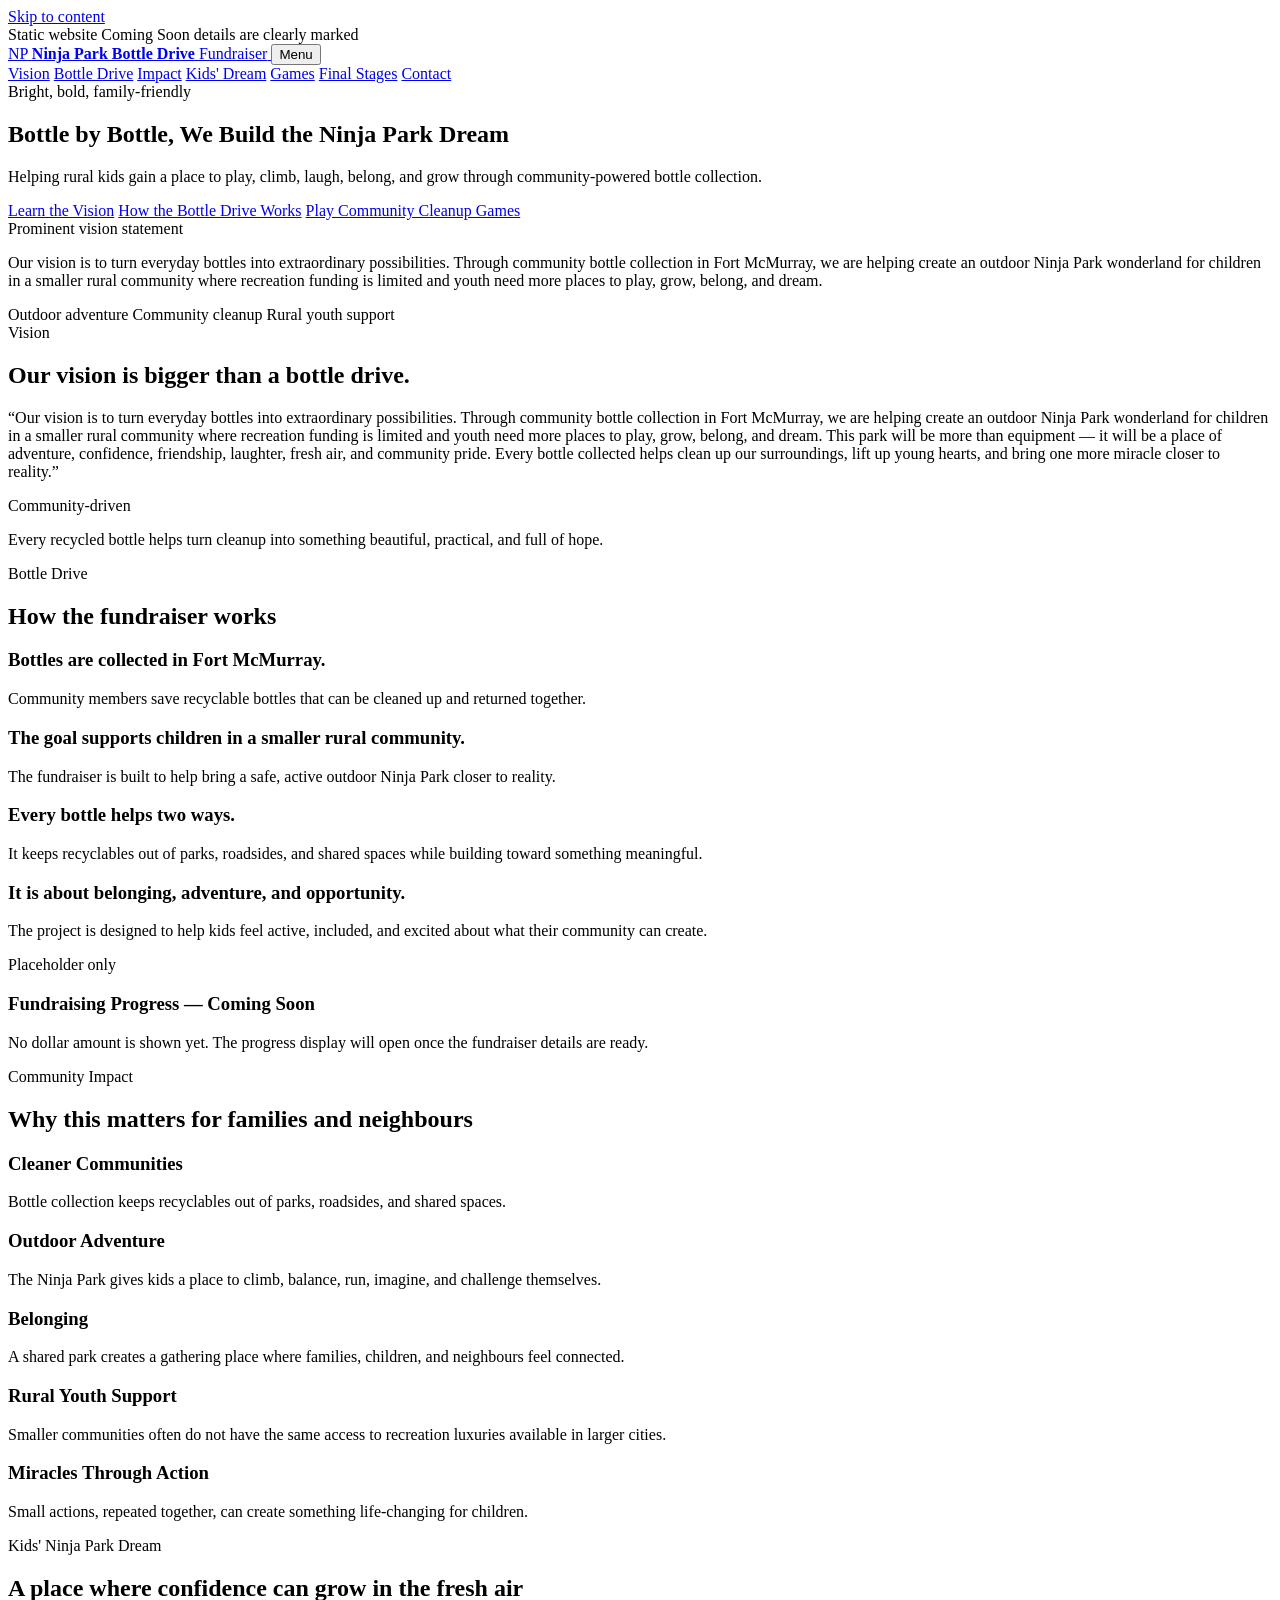
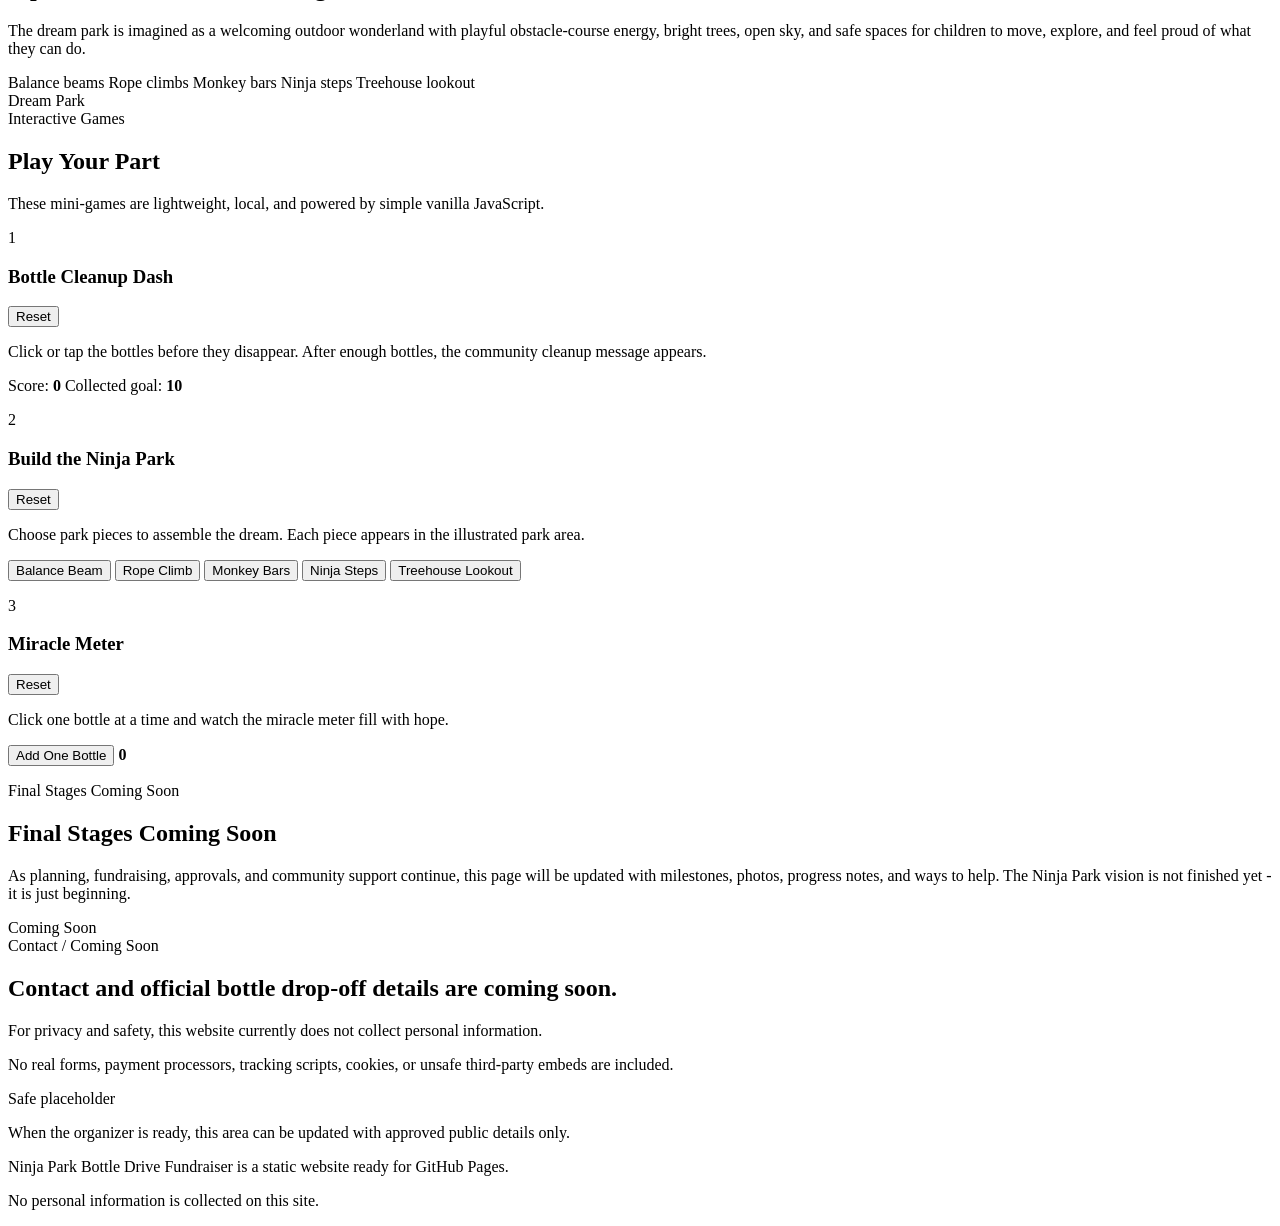
==== index.html @ 374a7a76 "Add Ninja Park fundraiser site" ====
<!DOCTYPE html>
<html lang="en">
<head>
  <meta charset="UTF-8">
  <meta name="viewport" content="width=device-width, initial-scale=1.0">
  <meta name="description" content="Ninja Park Bottle Drive Fundraiser is a static community website for a bottle collection fundraiser supporting an outdoor Ninja Park dream for children in a rural community.">
  <meta name="theme-color" content="#2e9f57">
  <meta property="og:title" content="Ninja Park Bottle Drive Fundraiser">
  <meta property="og:description" content="Bottle by bottle, we build the Ninja Park dream.">
  <meta property="og:type" content="website">
  <title>Ninja Park Bottle Drive Fundraiser</title>
  <link rel="stylesheet" href="styles.css">
</head>
<body>
  <a class="skip-link" href="#main">Skip to content</a>

  <header class="site-header">
    <div class="top-strip">
      <span class="badge badge-soft">Static website</span>
      <span class="badge badge-accent">Coming Soon details are clearly marked</span>
    </div>
    <nav class="nav" aria-label="Primary">
      <a class="brand" href="#home" aria-label="Ninja Park Bottle Drive Fundraiser home">
        <span class="brand-mark" aria-hidden="true">NP</span>
        <span class="brand-text">
          <strong>Ninja Park Bottle Drive</strong>
          <span>Fundraiser</span>
        </span>
      </a>
      <button class="menu-toggle" type="button" aria-expanded="false" aria-controls="nav-links">Menu</button>
      <div class="nav-links" id="nav-links">
        <a href="#vision">Vision</a>
        <a href="#bottle-drive">Bottle Drive</a>
        <a href="#impact">Impact</a>
        <a href="#dream">Kids' Dream</a>
        <a href="#games">Games</a>
        <a href="#coming-soon">Final Stages</a>
        <a href="#contact">Contact</a>
      </div>
    </nav>
  </header>

  <main id="main">
    <section class="hero section" id="home" aria-labelledby="hero-title">
      <div class="hero-copy">
        <span class="eyebrow">Bright, bold, family-friendly</span>
        <h1 id="hero-title">Bottle by Bottle, We Build the Ninja Park Dream</h1>
        <p class="hero-subtitle">Helping rural kids gain a place to play, climb, laugh, belong, and grow through community-powered bottle collection.</p>
        <div class="hero-actions" aria-label="Quick links">
          <a class="button button-primary" href="#vision">Learn the Vision</a>
          <a class="button button-sun" href="#bottle-drive">How the Bottle Drive Works</a>
          <a class="button button-outline" href="#games">Play Community Cleanup Games</a>
        </div>
        <div class="hero-vision-card">
          <span class="badge badge-accent">Prominent vision statement</span>
          <p>
            Our vision is to turn everyday bottles into extraordinary possibilities. Through community bottle collection in Fort McMurray, we are helping create an outdoor Ninja Park wonderland for children in a smaller rural community where recreation funding is limited and youth need more places to play, grow, belong, and dream.
          </p>
        </div>
        <div class="hero-points" aria-label="Key ideas">
          <span class="pill">Outdoor adventure</span>
          <span class="pill">Community cleanup</span>
          <span class="pill">Rural youth support</span>
        </div>
      </div>

      <div class="hero-visual" aria-hidden="true">
        <div class="sky-glow"></div>
        <div class="sun"></div>
        <div class="cloud cloud-one"></div>
        <div class="cloud cloud-two"></div>
        <div class="tree tree-left"></div>
        <div class="tree tree-right"></div>
        <div class="hill hill-back"></div>
        <div class="hill hill-front"></div>
        <div class="obstacle obstacle-beam"></div>
        <div class="obstacle obstacle-ropes"></div>
        <div class="obstacle obstacle-bars"></div>
        <div class="bottle bottle-one"></div>
        <div class="bottle bottle-two"></div>
        <div class="bottle bottle-three"></div>
        <div class="kid kid-one"></div>
        <div class="kid kid-two"></div>
        <div class="sparkle sparkle-one"></div>
        <div class="sparkle sparkle-two"></div>
      </div>
    </section>

    <section class="section section-split" id="vision" aria-labelledby="vision-title">
      <div class="content-block">
        <span class="eyebrow">Vision</span>
        <h2 id="vision-title">Our vision is bigger than a bottle drive.</h2>
        <p class="lead">
          “Our vision is to turn everyday bottles into extraordinary possibilities. Through community bottle collection in Fort McMurray, we are helping create an outdoor Ninja Park wonderland for children in a smaller rural community where recreation funding is limited and youth need more places to play, grow, belong, and dream. This park will be more than equipment — it will be a place of adventure, confidence, friendship, laughter, fresh air, and community pride. Every bottle collected helps clean up our surroundings, lift up young hearts, and bring one more miracle closer to reality.”
        </p>
      </div>
      <aside class="quote-card">
        <span class="badge badge-accent">Community-driven</span>
        <p>
          Every recycled bottle helps turn cleanup into something beautiful, practical, and full of hope.
        </p>
      </aside>
    </section>

    <section class="section" id="bottle-drive" aria-labelledby="drive-title">
      <div class="section-heading">
        <span class="eyebrow">Bottle Drive</span>
        <h2 id="drive-title">How the fundraiser works</h2>
      </div>
      <div class="feature-grid four">
        <article class="feature-card">
          <h3>Bottles are collected in Fort McMurray.</h3>
          <p>Community members save recyclable bottles that can be cleaned up and returned together.</p>
        </article>
        <article class="feature-card">
          <h3>The goal supports children in a smaller rural community.</h3>
          <p>The fundraiser is built to help bring a safe, active outdoor Ninja Park closer to reality.</p>
        </article>
        <article class="feature-card">
          <h3>Every bottle helps two ways.</h3>
          <p>It keeps recyclables out of parks, roadsides, and shared spaces while building toward something meaningful.</p>
        </article>
        <article class="feature-card">
          <h3>It is about belonging, adventure, and opportunity.</h3>
          <p>The project is designed to help kids feel active, included, and excited about what their community can create.</p>
        </article>
      </div>

      <div class="progress-panel">
        <div>
          <span class="badge badge-soft">Placeholder only</span>
          <h3>Fundraising Progress — Coming Soon</h3>
          <p>No dollar amount is shown yet. The progress display will open once the fundraiser details are ready.</p>
        </div>
        <div class="progress-track" aria-hidden="true">
          <span class="progress-fill"></span>
        </div>
      </div>
    </section>

    <section class="section" id="impact" aria-labelledby="impact-title">
      <div class="section-heading">
        <span class="eyebrow">Community Impact</span>
        <h2 id="impact-title">Why this matters for families and neighbours</h2>
      </div>
      <div class="feature-grid five">
        <article class="feature-card impact-card">
          <h3>Cleaner Communities</h3>
          <p>Bottle collection keeps recyclables out of parks, roadsides, and shared spaces.</p>
        </article>
        <article class="feature-card impact-card">
          <h3>Outdoor Adventure</h3>
          <p>The Ninja Park gives kids a place to climb, balance, run, imagine, and challenge themselves.</p>
        </article>
        <article class="feature-card impact-card">
          <h3>Belonging</h3>
          <p>A shared park creates a gathering place where families, children, and neighbours feel connected.</p>
        </article>
        <article class="feature-card impact-card">
          <h3>Rural Youth Support</h3>
          <p>Smaller communities often do not have the same access to recreation luxuries available in larger cities.</p>
        </article>
        <article class="feature-card impact-card">
          <h3>Miracles Through Action</h3>
          <p>Small actions, repeated together, can create something life-changing for children.</p>
        </article>
      </div>
    </section>

    <section class="section section-split" id="dream" aria-labelledby="dream-title">
      <div class="content-block">
        <span class="eyebrow">Kids' Ninja Park Dream</span>
        <h2 id="dream-title">A place where confidence can grow in the fresh air</h2>
        <p class="lead">
          The dream park is imagined as a welcoming outdoor wonderland with playful obstacle-course energy, bright trees, open sky, and safe spaces for children to move, explore, and feel proud of what they can do.
        </p>
        <div class="dream-tags">
          <span class="tag">Balance beams</span>
          <span class="tag">Rope climbs</span>
          <span class="tag">Monkey bars</span>
          <span class="tag">Ninja steps</span>
          <span class="tag">Treehouse lookout</span>
        </div>
      </div>
      <aside class="dream-illustration" aria-hidden="true">
        <div class="tree tree-mini-left"></div>
        <div class="tree tree-mini-right"></div>
        <div class="platform platform-one"></div>
        <div class="platform platform-two"></div>
        <div class="platform platform-three"></div>
        <div class="rope"></div>
        <div class="rope rope-two"></div>
        <div class="path"></div>
        <div class="badge-card">Dream Park</div>
      </aside>
    </section>

    <section class="section games-section" id="games" aria-labelledby="games-title">
      <div class="section-heading">
        <span class="eyebrow">Interactive Games</span>
        <h2 id="games-title">Play Your Part</h2>
        <p>These mini-games are lightweight, local, and powered by simple vanilla JavaScript.</p>
      </div>

      <div class="games-grid">
        <article class="game-card" id="cleanup-game" aria-labelledby="cleanup-title">
          <div class="game-header">
            <div>
              <span class="game-number">1</span>
              <h3 id="cleanup-title">Bottle Cleanup Dash</h3>
            </div>
            <button class="button button-outline button-sm" type="button" data-action="reset-cleanup">Reset</button>
          </div>
          <p>Click or tap the bottles before they disappear. After enough bottles, the community cleanup message appears.</p>
          <div class="game-stats" aria-live="polite">
            <span>Score: <strong data-cleanup-score>0</strong></span>
            <span>Collected goal: <strong>10</strong></span>
          </div>
          <div class="cleanup-playfield" data-cleanup-playfield aria-label="Bottle cleanup playfield"></div>
          <p class="game-message" data-cleanup-message aria-live="polite"></p>
        </article>

        <article class="game-card" id="build-game" aria-labelledby="build-title">
          <div class="game-header">
            <div>
              <span class="game-number">2</span>
              <h3 id="build-title">Build the Ninja Park</h3>
            </div>
            <button class="button button-outline button-sm" type="button" data-action="reset-build">Reset</button>
          </div>
          <p>Choose park pieces to assemble the dream. Each piece appears in the illustrated park area.</p>
          <div class="build-buttons" role="group" aria-label="Park building controls">
            <button class="button button-sun button-sm" type="button" data-piece="balance-beam">Balance Beam</button>
            <button class="button button-sun button-sm" type="button" data-piece="rope-climb">Rope Climb</button>
            <button class="button button-sun button-sm" type="button" data-piece="monkey-bars">Monkey Bars</button>
            <button class="button button-sun button-sm" type="button" data-piece="ninja-steps">Ninja Steps</button>
            <button class="button button-sun button-sm" type="button" data-piece="treehouse-lookout">Treehouse Lookout</button>
          </div>
          <div class="build-stage" data-build-stage aria-label="Ninja Park build stage"></div>
          <p class="game-message" data-build-message aria-live="polite"></p>
        </article>

        <article class="game-card" id="meter-game" aria-labelledby="meter-title">
          <div class="game-header">
            <div>
              <span class="game-number">3</span>
              <h3 id="meter-title">Miracle Meter</h3>
            </div>
            <button class="button button-outline button-sm" type="button" data-action="reset-meter">Reset</button>
          </div>
          <p>Click one bottle at a time and watch the miracle meter fill with hope.</p>
          <div class="meter">
            <div class="meter-track" role="progressbar" aria-valuemin="0" aria-valuemax="100" aria-valuenow="0" aria-label="Miracle meter progress">
              <div class="meter-fill" data-meter-fill></div>
            </div>
            <div class="meter-row">
              <button class="button button-primary button-sm" type="button" data-action="add-bottle">Add One Bottle</button>
              <strong data-meter-count>0</strong>
            </div>
          </div>
          <p class="game-message" data-meter-message aria-live="polite"></p>
        </article>
      </div>
    </section>

    <section class="section coming-soon" id="coming-soon" aria-labelledby="soon-title">
      <div class="section-split">
        <div class="content-block">
          <span class="eyebrow">Final Stages Coming Soon</span>
          <h2 id="soon-title">Final Stages Coming Soon</h2>
          <p class="lead">
            As planning, fundraising, approvals, and community support continue, this page will be updated with milestones, photos, progress notes, and ways to help. The Ninja Park vision is not finished yet - it is just beginning.
          </p>
        </div>
        <aside class="gate-scene" aria-hidden="true">
          <div class="gate"></div>
          <div class="gate-post gate-post-left"></div>
          <div class="gate-post gate-post-right"></div>
          <div class="tree tree-gate-left"></div>
          <div class="tree tree-gate-right"></div>
          <div class="obstacle obstacle-silhouette obstacle-one"></div>
          <div class="obstacle obstacle-silhouette obstacle-two"></div>
          <div class="coming-tag">Coming Soon</div>
        </aside>
      </div>
    </section>

    <section class="section section-split contact-section" id="contact" aria-labelledby="contact-title">
      <div class="content-block">
        <span class="eyebrow">Contact / Coming Soon</span>
        <h2 id="contact-title">Contact and official bottle drop-off details are coming soon.</h2>
        <p class="lead">For privacy and safety, this website currently does not collect personal information.</p>
        <p>No real forms, payment processors, tracking scripts, cookies, or unsafe third-party embeds are included.</p>
      </div>
      <aside class="contact-card">
        <span class="badge badge-accent">Safe placeholder</span>
        <p>When the organizer is ready, this area can be updated with approved public details only.</p>
      </aside>
    </section>
  </main>

  <footer class="site-footer">
    <p>Ninja Park Bottle Drive Fundraiser is a static website ready for GitHub Pages.</p>
    <p>No personal information is collected on this site.</p>
  </footer>

  <script src="script.js"></script>
</body>
</html>
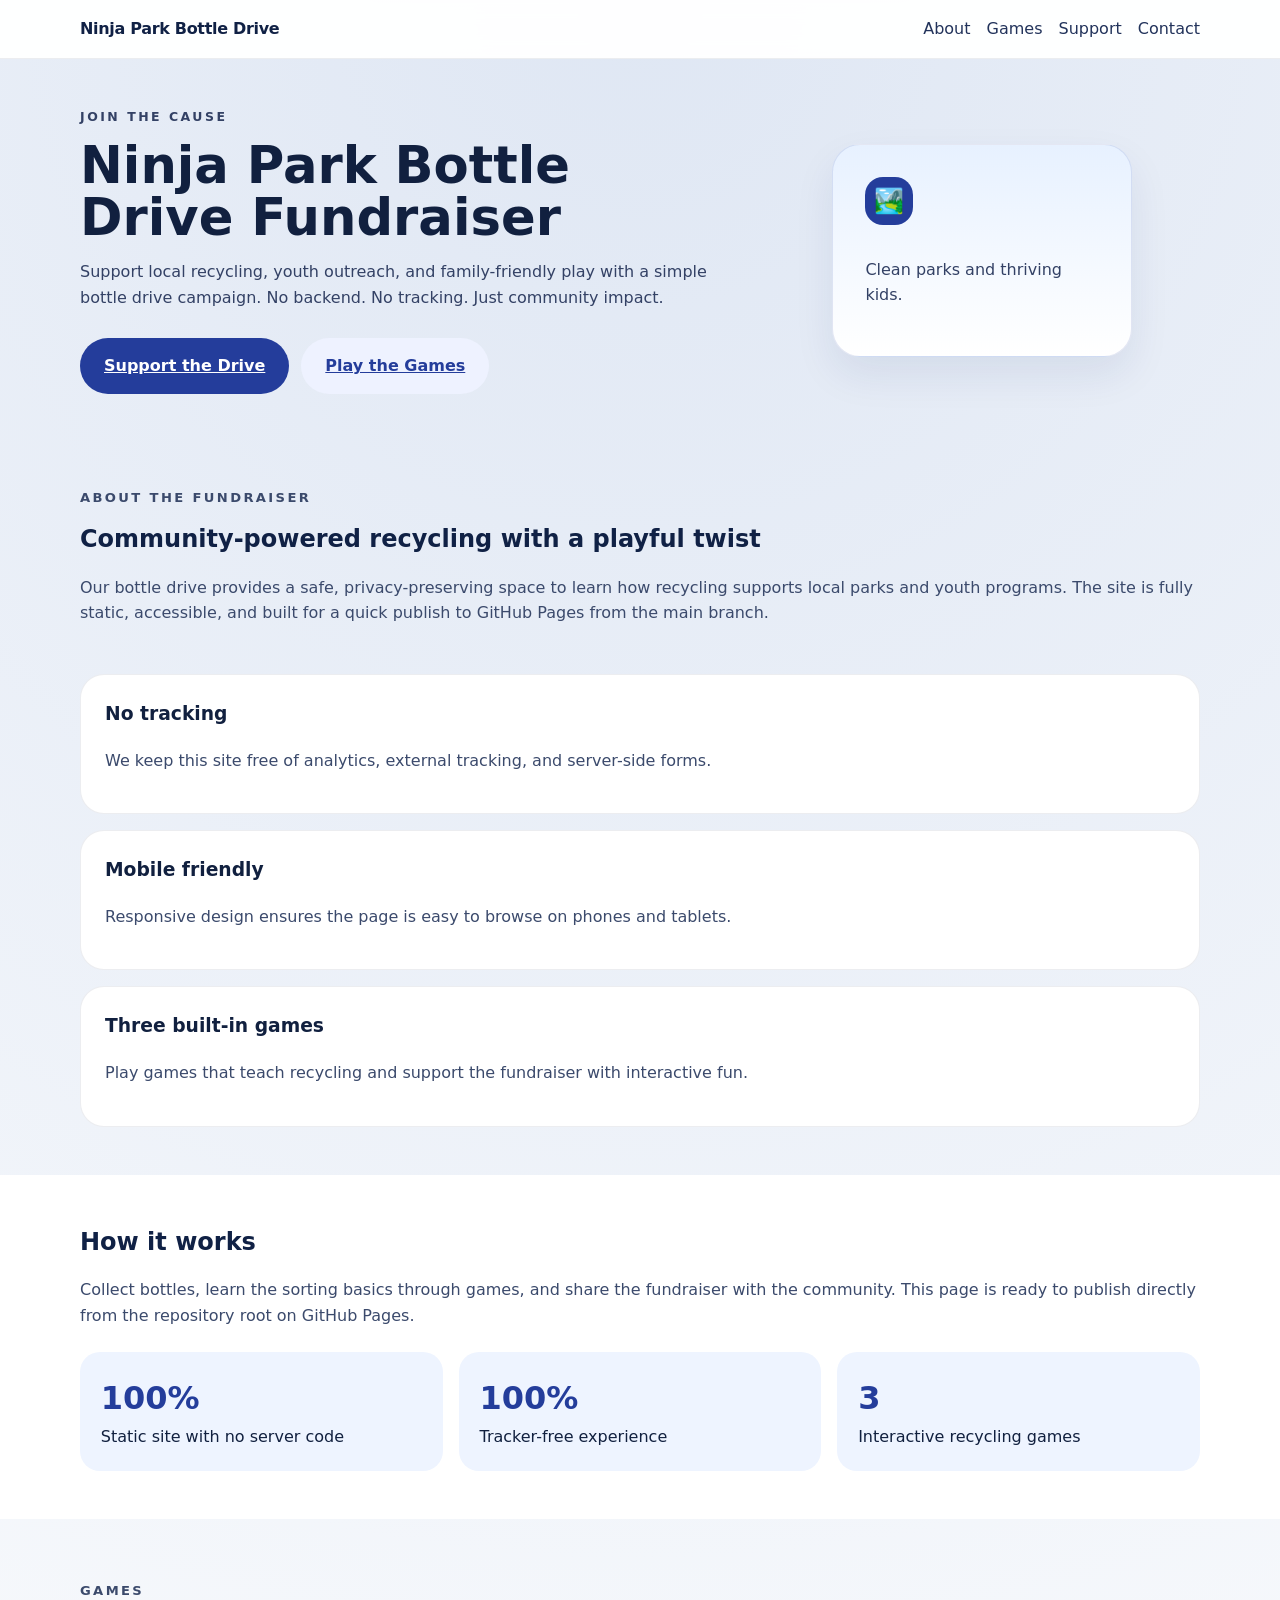
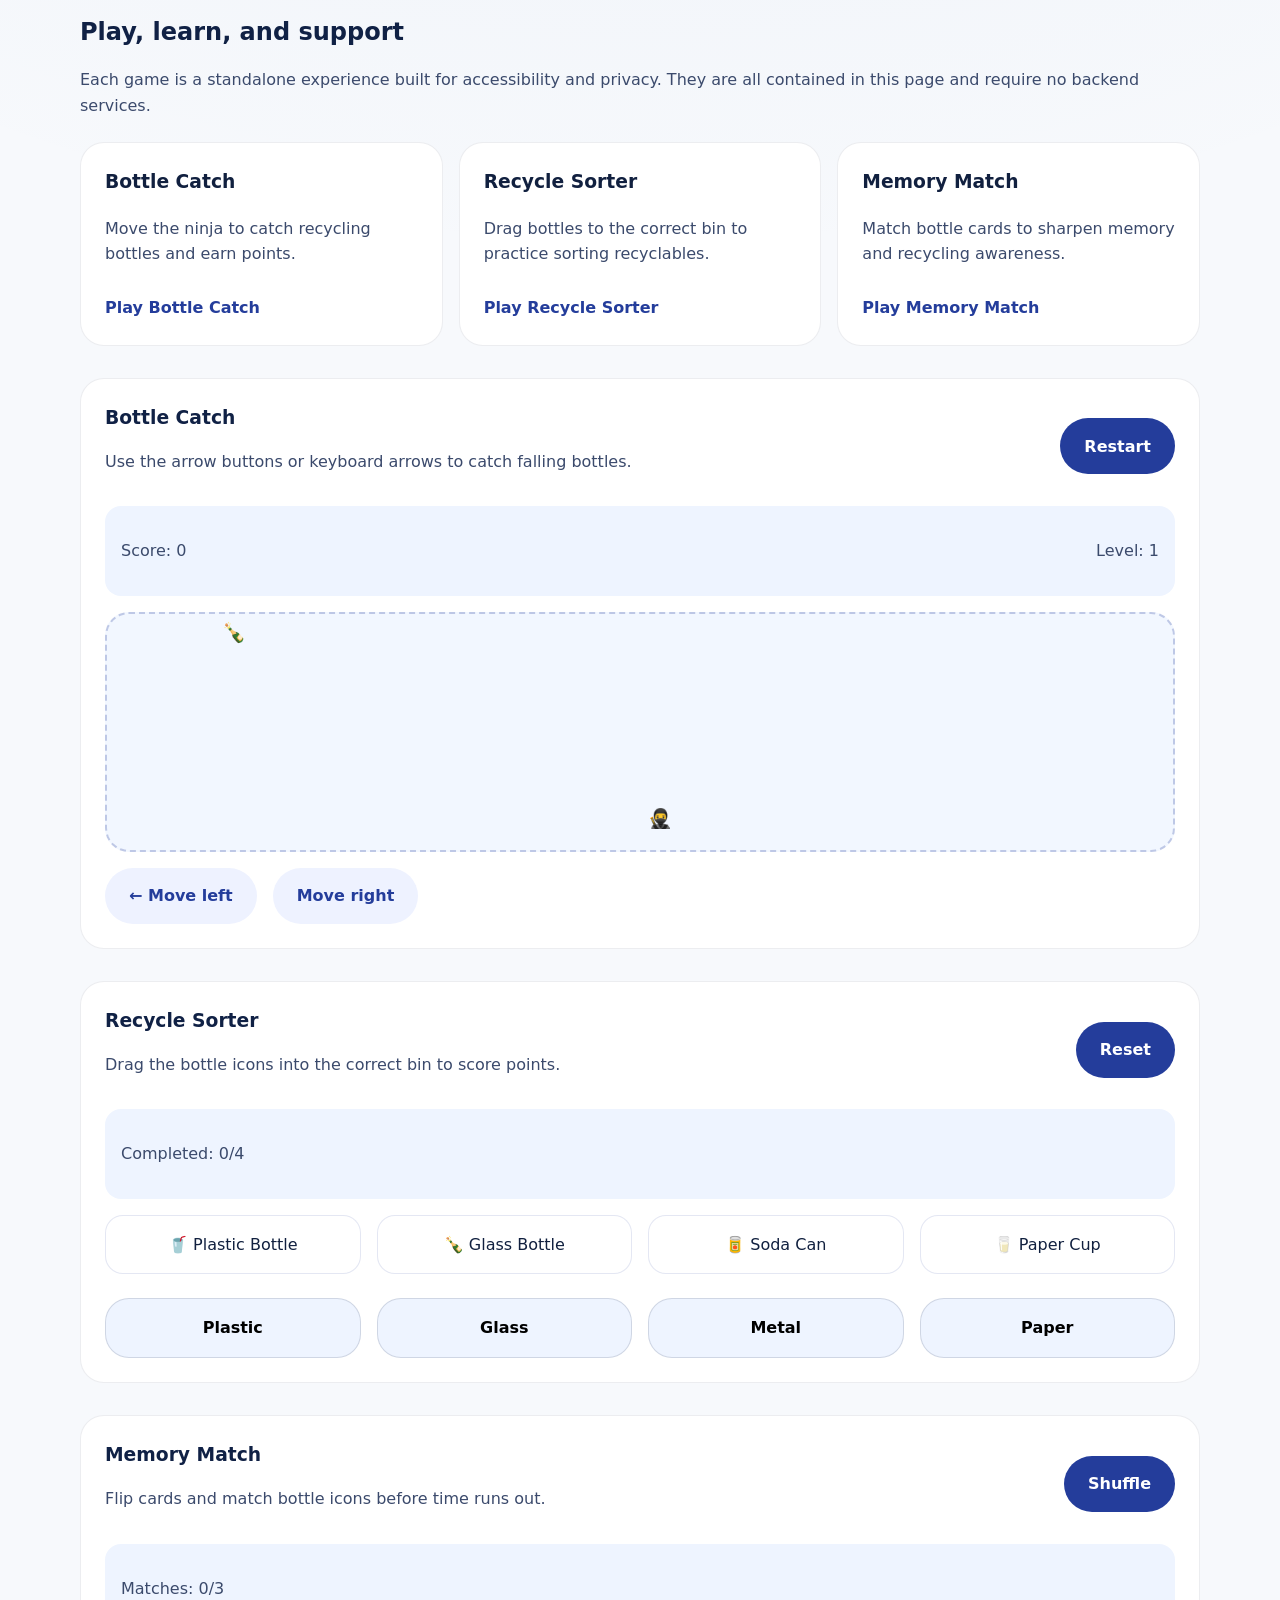
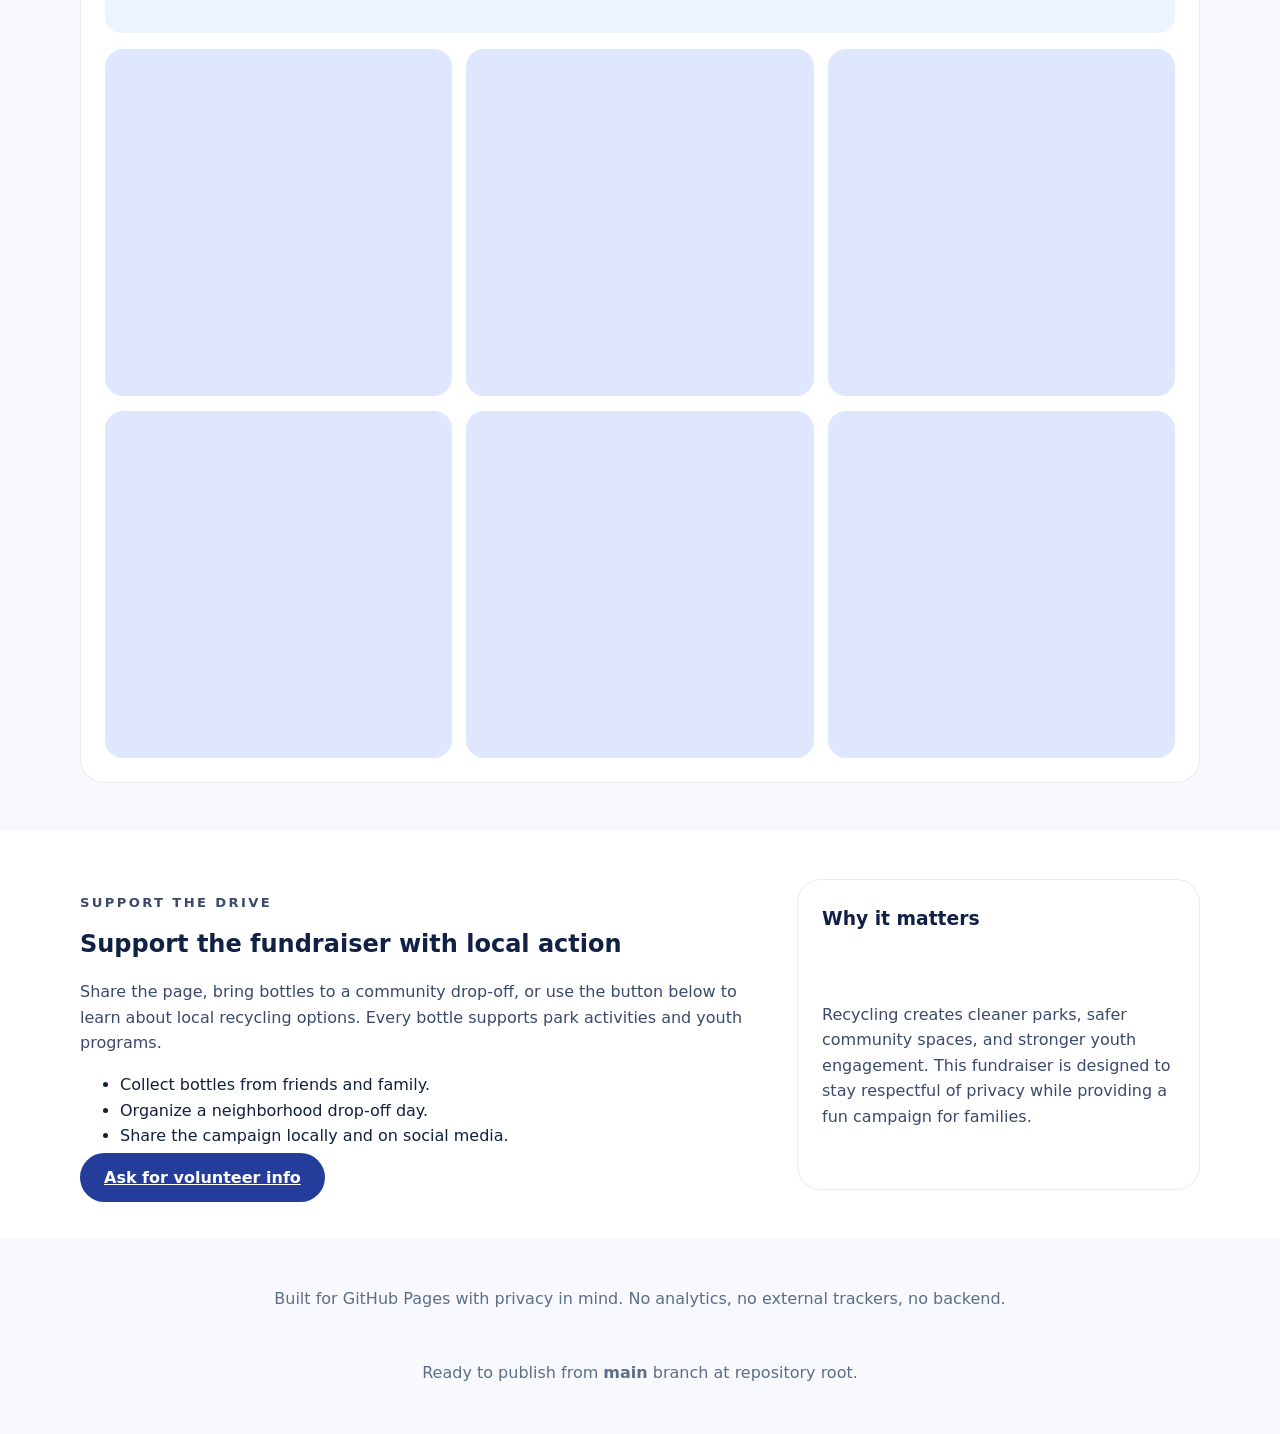
==== commit aaad5fef: "Update static GitHub Pages site with polished Ninja Park Bottle Drive fundraiser and add 404/nojekyl" ====
--- a/index.html
+++ b/index.html
@@ -1,307 +1,214 @@
 <!DOCTYPE html>
 <html lang="en">
 <head>
-  <meta charset="UTF-8">
-  <meta name="viewport" content="width=device-width, initial-scale=1.0">
-  <meta name="description" content="Ninja Park Bottle Drive Fundraiser is a static community website for a bottle collection fundraiser supporting an outdoor Ninja Park dream for children in a rural community.">
-  <meta name="theme-color" content="#2e9f57">
-  <meta property="og:title" content="Ninja Park Bottle Drive Fundraiser">
-  <meta property="og:description" content="Bottle by bottle, we build the Ninja Park dream.">
-  <meta property="og:type" content="website">
+  <meta charset="UTF-8" />
+  <meta name="viewport" content="width=device-width, initial-scale=1.0" />
+  <meta name="description" content="Ninja Park Bottle Drive Fundraiser: a privacy-friendly static site with community support info and three recycling-themed games." />
+  <meta name="robots" content="index, follow" />
+  <meta property="og:type" content="website" />
+  <meta property="og:title" content="Ninja Park Bottle Drive Fundraiser" />
+  <meta property="og:description" content="Join the Ninja Park bottle drive, play three fun recycling games, and support the charity campaign." />
+  <meta property="og:locale" content="en_US" />
+  <link rel="icon" href="data:image/svg+xml,%3Csvg xmlns='http://www.w3.org/2000/svg' viewBox='0 0 100 100'%3E%3Ctext y='0.9em' font-size='90'%3E%F0%9F%8E%86%3C/text%3E%3C/svg%3E" />
+  <link rel="preconnect" href="/" />
+  <meta name="theme-color" content="#1d2a44" />
   <title>Ninja Park Bottle Drive Fundraiser</title>
-  <link rel="stylesheet" href="styles.css">
+  <link rel="stylesheet" href="styles.css" />
 </head>
 <body>
-  <a class="skip-link" href="#main">Skip to content</a>
-
   <header class="site-header">
-    <div class="top-strip">
-      <span class="badge badge-soft">Static website</span>
-      <span class="badge badge-accent">Coming Soon details are clearly marked</span>
+    <div class="wrapper header-inner">
+      <a class="brand" href="#top">Ninja Park Bottle Drive</a>
+      <nav aria-label="Main navigation">
+        <ul class="nav-list">
+          <li><a href="#about">About</a></li>
+          <li><a href="#games">Games</a></li>
+          <li><a href="#support">Support</a></li>
+          <li><a href="#footer">Contact</a></li>
+        </ul>
+      </nav>
     </div>
-    <nav class="nav" aria-label="Primary">
-      <a class="brand" href="#home" aria-label="Ninja Park Bottle Drive Fundraiser home">
-        <span class="brand-mark" aria-hidden="true">NP</span>
-        <span class="brand-text">
-          <strong>Ninja Park Bottle Drive</strong>
-          <span>Fundraiser</span>
-        </span>
-      </a>
-      <button class="menu-toggle" type="button" aria-expanded="false" aria-controls="nav-links">Menu</button>
-      <div class="nav-links" id="nav-links">
-        <a href="#vision">Vision</a>
-        <a href="#bottle-drive">Bottle Drive</a>
-        <a href="#impact">Impact</a>
-        <a href="#dream">Kids' Dream</a>
-        <a href="#games">Games</a>
-        <a href="#coming-soon">Final Stages</a>
-        <a href="#contact">Contact</a>
-      </div>
-    </nav>
   </header>
 
-  <main id="main">
-    <section class="hero section" id="home" aria-labelledby="hero-title">
-      <div class="hero-copy">
-        <span class="eyebrow">Bright, bold, family-friendly</span>
-        <h1 id="hero-title">Bottle by Bottle, We Build the Ninja Park Dream</h1>
-        <p class="hero-subtitle">Helping rural kids gain a place to play, climb, laugh, belong, and grow through community-powered bottle collection.</p>
-        <div class="hero-actions" aria-label="Quick links">
-          <a class="button button-primary" href="#vision">Learn the Vision</a>
-          <a class="button button-sun" href="#bottle-drive">How the Bottle Drive Works</a>
-          <a class="button button-outline" href="#games">Play Community Cleanup Games</a>
-        </div>
-        <div class="hero-vision-card">
-          <span class="badge badge-accent">Prominent vision statement</span>
-          <p>
-            Our vision is to turn everyday bottles into extraordinary possibilities. Through community bottle collection in Fort McMurray, we are helping create an outdoor Ninja Park wonderland for children in a smaller rural community where recreation funding is limited and youth need more places to play, grow, belong, and dream.
-          </p>
-        </div>
-        <div class="hero-points" aria-label="Key ideas">
-          <span class="pill">Outdoor adventure</span>
-          <span class="pill">Community cleanup</span>
-          <span class="pill">Rural youth support</span>
-        </div>
-      </div>
-
-      <div class="hero-visual" aria-hidden="true">
-        <div class="sky-glow"></div>
-        <div class="sun"></div>
-        <div class="cloud cloud-one"></div>
-        <div class="cloud cloud-two"></div>
-        <div class="tree tree-left"></div>
-        <div class="tree tree-right"></div>
-        <div class="hill hill-back"></div>
-        <div class="hill hill-front"></div>
-        <div class="obstacle obstacle-beam"></div>
-        <div class="obstacle obstacle-ropes"></div>
-        <div class="obstacle obstacle-bars"></div>
-        <div class="bottle bottle-one"></div>
-        <div class="bottle bottle-two"></div>
-        <div class="bottle bottle-three"></div>
-        <div class="kid kid-one"></div>
-        <div class="kid kid-two"></div>
-        <div class="sparkle sparkle-one"></div>
-        <div class="sparkle sparkle-two"></div>
-      </div>
-    </section>
-
-    <section class="section section-split" id="vision" aria-labelledby="vision-title">
-      <div class="content-block">
-        <span class="eyebrow">Vision</span>
-        <h2 id="vision-title">Our vision is bigger than a bottle drive.</h2>
-        <p class="lead">
-          “Our vision is to turn everyday bottles into extraordinary possibilities. Through community bottle collection in Fort McMurray, we are helping create an outdoor Ninja Park wonderland for children in a smaller rural community where recreation funding is limited and youth need more places to play, grow, belong, and dream. This park will be more than equipment — it will be a place of adventure, confidence, friendship, laughter, fresh air, and community pride. Every bottle collected helps clean up our surroundings, lift up young hearts, and bring one more miracle closer to reality.”
-        </p>
-      </div>
-      <aside class="quote-card">
-        <span class="badge badge-accent">Community-driven</span>
-        <p>
-          Every recycled bottle helps turn cleanup into something beautiful, practical, and full of hope.
-        </p>
-      </aside>
-    </section>
-
-    <section class="section" id="bottle-drive" aria-labelledby="drive-title">
-      <div class="section-heading">
-        <span class="eyebrow">Bottle Drive</span>
-        <h2 id="drive-title">How the fundraiser works</h2>
-      </div>
-      <div class="feature-grid four">
-        <article class="feature-card">
-          <h3>Bottles are collected in Fort McMurray.</h3>
-          <p>Community members save recyclable bottles that can be cleaned up and returned together.</p>
-        </article>
-        <article class="feature-card">
-          <h3>The goal supports children in a smaller rural community.</h3>
-          <p>The fundraiser is built to help bring a safe, active outdoor Ninja Park closer to reality.</p>
-        </article>
-        <article class="feature-card">
-          <h3>Every bottle helps two ways.</h3>
-          <p>It keeps recyclables out of parks, roadsides, and shared spaces while building toward something meaningful.</p>
-        </article>
-        <article class="feature-card">
-          <h3>It is about belonging, adventure, and opportunity.</h3>
-          <p>The project is designed to help kids feel active, included, and excited about what their community can create.</p>
-        </article>
-      </div>
-
-      <div class="progress-panel">
+  <main>
+    <section class="hero" id="top">
+      <div class="wrapper hero-content">
         <div>
-          <span class="badge badge-soft">Placeholder only</span>
-          <h3>Fundraising Progress — Coming Soon</h3>
-          <p>No dollar amount is shown yet. The progress display will open once the fundraiser details are ready.</p>
-        </div>
-        <div class="progress-track" aria-hidden="true">
-          <span class="progress-fill"></span>
-        </div>
-      </div>
-    </section>
-
-    <section class="section" id="impact" aria-labelledby="impact-title">
-      <div class="section-heading">
-        <span class="eyebrow">Community Impact</span>
-        <h2 id="impact-title">Why this matters for families and neighbours</h2>
-      </div>
-      <div class="feature-grid five">
-        <article class="feature-card impact-card">
-          <h3>Cleaner Communities</h3>
-          <p>Bottle collection keeps recyclables out of parks, roadsides, and shared spaces.</p>
-        </article>
-        <article class="feature-card impact-card">
-          <h3>Outdoor Adventure</h3>
-          <p>The Ninja Park gives kids a place to climb, balance, run, imagine, and challenge themselves.</p>
-        </article>
-        <article class="feature-card impact-card">
-          <h3>Belonging</h3>
-          <p>A shared park creates a gathering place where families, children, and neighbours feel connected.</p>
-        </article>
-        <article class="feature-card impact-card">
-          <h3>Rural Youth Support</h3>
-          <p>Smaller communities often do not have the same access to recreation luxuries available in larger cities.</p>
-        </article>
-        <article class="feature-card impact-card">
-          <h3>Miracles Through Action</h3>
-          <p>Small actions, repeated together, can create something life-changing for children.</p>
-        </article>
-      </div>
-    </section>
-
-    <section class="section section-split" id="dream" aria-labelledby="dream-title">
-      <div class="content-block">
-        <span class="eyebrow">Kids' Ninja Park Dream</span>
-        <h2 id="dream-title">A place where confidence can grow in the fresh air</h2>
-        <p class="lead">
-          The dream park is imagined as a welcoming outdoor wonderland with playful obstacle-course energy, bright trees, open sky, and safe spaces for children to move, explore, and feel proud of what they can do.
-        </p>
-        <div class="dream-tags">
-          <span class="tag">Balance beams</span>
-          <span class="tag">Rope climbs</span>
-          <span class="tag">Monkey bars</span>
-          <span class="tag">Ninja steps</span>
-          <span class="tag">Treehouse lookout</span>
-        </div>
-      </div>
-      <aside class="dream-illustration" aria-hidden="true">
-        <div class="tree tree-mini-left"></div>
-        <div class="tree tree-mini-right"></div>
-        <div class="platform platform-one"></div>
-        <div class="platform platform-two"></div>
-        <div class="platform platform-three"></div>
-        <div class="rope"></div>
-        <div class="rope rope-two"></div>
-        <div class="path"></div>
-        <div class="badge-card">Dream Park</div>
-      </aside>
-    </section>
-
-    <section class="section games-section" id="games" aria-labelledby="games-title">
-      <div class="section-heading">
-        <span class="eyebrow">Interactive Games</span>
-        <h2 id="games-title">Play Your Part</h2>
-        <p>These mini-games are lightweight, local, and powered by simple vanilla JavaScript.</p>
-      </div>
-
-      <div class="games-grid">
-        <article class="game-card" id="cleanup-game" aria-labelledby="cleanup-title">
+          <p class="eyebrow">Join the cause</p>
+          <h1>Ninja Park Bottle Drive Fundraiser</h1>
+          <p>Support local recycling, youth outreach, and family-friendly play with a simple bottle drive campaign. No backend. No tracking. Just community impact.</p>
+          <div class="hero-actions">
+            <a class="button button-primary" href="#support">Support the Drive</a>
+            <a class="button button-secondary" href="#games">Play the Games</a>
+          </div>
+        </div>
+        <div class="hero-visual" aria-hidden="true">
+          <div class="hero-card">
+            <span class="hero-icon">🏞️</span>
+            <p>Clean parks and thriving kids.</p>
+          </div>
+        </div>
+      </div>
+    </section>
+
+    <section class="section" id="about">
+      <div class="wrapper section-grid">
+        <div>
+          <p class="section-label">About the fundraiser</p>
+          <h2>Community-powered recycling with a playful twist</h2>
+          <p>Our bottle drive provides a safe, privacy-preserving space to learn how recycling supports local parks and youth programs. The site is fully static, accessible, and built for a quick publish to GitHub Pages from the main branch.</p>
+        </div>
+        <div class="feature-list">
+          <article>
+            <h3>No tracking</h3>
+            <p>We keep this site free of analytics, external tracking, and server-side forms.</p>
+          </article>
+          <article>
+            <h3>Mobile friendly</h3>
+            <p>Responsive design ensures the page is easy to browse on phones and tablets.</p>
+          </article>
+          <article>
+            <h3>Three built-in games</h3>
+            <p>Play games that teach recycling and support the fundraiser with interactive fun.</p>
+          </article>
+        </div>
+      </div>
+    </section>
+
+    <section class="section section-alt" id="goal">
+      <div class="wrapper">
+        <h2>How it works</h2>
+        <p>Collect bottles, learn the sorting basics through games, and share the fundraiser with the community. This page is ready to publish directly from the repository root on GitHub Pages.</p>
+        <div class="stats-grid">
+          <div>
+            <strong>100%</strong>
+            <span>Static site with no server code</span>
+          </div>
+          <div>
+            <strong>100%</strong>
+            <span>Tracker-free experience</span>
+          </div>
+          <div>
+            <strong>3</strong>
+            <span>Interactive recycling games</span>
+          </div>
+        </div>
+      </div>
+    </section>
+
+    <section class="section" id="games">
+      <div class="wrapper">
+        <p class="section-label">Games</p>
+        <h2>Play, learn, and support</h2>
+        <p>Each game is a standalone experience built for accessibility and privacy. They are all contained in this page and require no backend services.</p>
+
+        <div class="game-intro-grid">
+          <article>
+            <h3>Bottle Catch</h3>
+            <p>Move the ninja to catch recycling bottles and earn points.</p>
+            <a href="#catch-game" class="game-link">Play Bottle Catch</a>
+          </article>
+          <article>
+            <h3>Recycle Sorter</h3>
+            <p>Drag bottles to the correct bin to practice sorting recyclables.</p>
+            <a href="#sorter-game" class="game-link">Play Recycle Sorter</a>
+          </article>
+          <article>
+            <h3>Memory Match</h3>
+            <p>Match bottle cards to sharpen memory and recycling awareness.</p>
+            <a href="#memory-game" class="game-link">Play Memory Match</a>
+          </article>
+        </div>
+
+        <article class="game-card" id="catch-game">
           <div class="game-header">
             <div>
-              <span class="game-number">1</span>
-              <h3 id="cleanup-title">Bottle Cleanup Dash</h3>
-            </div>
-            <button class="button button-outline button-sm" type="button" data-action="reset-cleanup">Reset</button>
-          </div>
-          <p>Click or tap the bottles before they disappear. After enough bottles, the community cleanup message appears.</p>
-          <div class="game-stats" aria-live="polite">
-            <span>Score: <strong data-cleanup-score>0</strong></span>
-            <span>Collected goal: <strong>10</strong></span>
-          </div>
-          <div class="cleanup-playfield" data-cleanup-playfield aria-label="Bottle cleanup playfield"></div>
-          <p class="game-message" data-cleanup-message aria-live="polite"></p>
+              <h3>Bottle Catch</h3>
+              <p>Use the arrow buttons or keyboard arrows to catch falling bottles.</p>
+            </div>
+            <button type="button" class="button button-primary" id="catch-restart">Restart</button>
+          </div>
+          <div class="game-panel">
+            <div class="game-status">
+              <p>Score: <span id="catch-score">0</span></p>
+              <p>Level: <span id="catch-level">1</span></p>
+            </div>
+            <div class="catch-arena" id="catch-arena" tabindex="0" aria-label="Bottle catch game area"></div>
+            <div class="catch-controls" role="group" aria-label="Bottle catch controls">
+              <button type="button" class="button button-secondary" id="catch-left">← Move left</button>
+              <button type="button" class="button button-secondary" id="catch-right">Move right</button>
+            </div>
+          </div>
         </article>
 
-        <article class="game-card" id="build-game" aria-labelledby="build-title">
+        <article class="game-card" id="sorter-game">
           <div class="game-header">
             <div>
-              <span class="game-number">2</span>
-              <h3 id="build-title">Build the Ninja Park</h3>
-            </div>
-            <button class="button button-outline button-sm" type="button" data-action="reset-build">Reset</button>
-          </div>
-          <p>Choose park pieces to assemble the dream. Each piece appears in the illustrated park area.</p>
-          <div class="build-buttons" role="group" aria-label="Park building controls">
-            <button class="button button-sun button-sm" type="button" data-piece="balance-beam">Balance Beam</button>
-            <button class="button button-sun button-sm" type="button" data-piece="rope-climb">Rope Climb</button>
-            <button class="button button-sun button-sm" type="button" data-piece="monkey-bars">Monkey Bars</button>
-            <button class="button button-sun button-sm" type="button" data-piece="ninja-steps">Ninja Steps</button>
-            <button class="button button-sun button-sm" type="button" data-piece="treehouse-lookout">Treehouse Lookout</button>
-          </div>
-          <div class="build-stage" data-build-stage aria-label="Ninja Park build stage"></div>
-          <p class="game-message" data-build-message aria-live="polite"></p>
+              <h3>Recycle Sorter</h3>
+              <p>Drag the bottle icons into the correct bin to score points.</p>
+            </div>
+            <button type="button" class="button button-primary" id="sorter-reset">Reset</button>
+          </div>
+          <div class="game-panel">
+            <div class="game-status">
+              <p>Completed: <span id="sorter-count">0</span>/4</p>
+            </div>
+            <div class="sorter-board">
+              <div class="sorter-items" id="sorter-items"></div>
+              <div class="sorter-bins">
+                <button type="button" class="sort-bin" data-bin="plastic">Plastic</button>
+                <button type="button" class="sort-bin" data-bin="glass">Glass</button>
+                <button type="button" class="sort-bin" data-bin="metal">Metal</button>
+                <button type="button" class="sort-bin" data-bin="paper">Paper</button>
+              </div>
+            </div>
+          </div>
         </article>
 
-        <article class="game-card" id="meter-game" aria-labelledby="meter-title">
+        <article class="game-card" id="memory-game">
           <div class="game-header">
             <div>
-              <span class="game-number">3</span>
-              <h3 id="meter-title">Miracle Meter</h3>
-            </div>
-            <button class="button button-outline button-sm" type="button" data-action="reset-meter">Reset</button>
-          </div>
-          <p>Click one bottle at a time and watch the miracle meter fill with hope.</p>
-          <div class="meter">
-            <div class="meter-track" role="progressbar" aria-valuemin="0" aria-valuemax="100" aria-valuenow="0" aria-label="Miracle meter progress">
-              <div class="meter-fill" data-meter-fill></div>
-            </div>
-            <div class="meter-row">
-              <button class="button button-primary button-sm" type="button" data-action="add-bottle">Add One Bottle</button>
-              <strong data-meter-count>0</strong>
-            </div>
-          </div>
-          <p class="game-message" data-meter-message aria-live="polite"></p>
+              <h3>Memory Match</h3>
+              <p>Flip cards and match bottle icons before time runs out.</p>
+            </div>
+            <button type="button" class="button button-primary" id="memory-reset">Shuffle</button>
+          </div>
+          <div class="game-panel">
+            <div class="game-status">
+              <p>Matches: <span id="memory-matches">0</span>/3</p>
+            </div>
+            <div class="memory-grid" id="memory-grid" aria-live="polite"></div>
+          </div>
         </article>
       </div>
     </section>
 
-    <section class="section coming-soon" id="coming-soon" aria-labelledby="soon-title">
-      <div class="section-split">
-        <div class="content-block">
-          <span class="eyebrow">Final Stages Coming Soon</span>
-          <h2 id="soon-title">Final Stages Coming Soon</h2>
-          <p class="lead">
-            As planning, fundraising, approvals, and community support continue, this page will be updated with milestones, photos, progress notes, and ways to help. The Ninja Park vision is not finished yet - it is just beginning.
-          </p>
-        </div>
-        <aside class="gate-scene" aria-hidden="true">
-          <div class="gate"></div>
-          <div class="gate-post gate-post-left"></div>
-          <div class="gate-post gate-post-right"></div>
-          <div class="tree tree-gate-left"></div>
-          <div class="tree tree-gate-right"></div>
-          <div class="obstacle obstacle-silhouette obstacle-one"></div>
-          <div class="obstacle obstacle-silhouette obstacle-two"></div>
-          <div class="coming-tag">Coming Soon</div>
-        </aside>
-      </div>
-    </section>
-
-    <section class="section section-split contact-section" id="contact" aria-labelledby="contact-title">
-      <div class="content-block">
-        <span class="eyebrow">Contact / Coming Soon</span>
-        <h2 id="contact-title">Contact and official bottle drop-off details are coming soon.</h2>
-        <p class="lead">For privacy and safety, this website currently does not collect personal information.</p>
-        <p>No real forms, payment processors, tracking scripts, cookies, or unsafe third-party embeds are included.</p>
-      </div>
-      <aside class="contact-card">
-        <span class="badge badge-accent">Safe placeholder</span>
-        <p>When the organizer is ready, this area can be updated with approved public details only.</p>
-      </aside>
+    <section class="section section-alt" id="support">
+      <div class="wrapper support-grid">
+        <div>
+          <p class="section-label">Support the drive</p>
+          <h2>Support the fundraiser with local action</h2>
+          <p>Share the page, bring bottles to a community drop-off, or use the button below to learn about local recycling options. Every bottle supports park activities and youth programs.</p>
+          <ul>
+            <li>Collect bottles from friends and family.</li>
+            <li>Organize a neighborhood drop-off day.</li>
+            <li>Share the campaign locally and on social media.</li>
+          </ul>
+          <a class="button button-primary" href="mailto:hello@ninjasparkfundraiser.example?subject=Ninja%20Park%20Bottle%20Drive" rel="nofollow noopener">Ask for volunteer info</a>
+        </div>
+        <div class="support-card">
+          <h3>Why it matters</h3>
+          <p>Recycling creates cleaner parks, safer community spaces, and stronger youth engagement. This fundraiser is designed to stay respectful of privacy while providing a fun campaign for families.</p>
+        </div>
+      </div>
     </section>
   </main>
 
-  <footer class="site-footer">
-    <p>Ninja Park Bottle Drive Fundraiser is a static website ready for GitHub Pages.</p>
-    <p>No personal information is collected on this site.</p>
+  <footer class="site-footer" id="footer">
+    <div class="wrapper footer-grid">
+      <p>Built for GitHub Pages with privacy in mind. No analytics, no external trackers, no backend.</p>
+      <p>Ready to publish from <strong>main</strong> branch at repository root.</p>
+    </div>
   </footer>
 
   <script src="script.js"></script>
--- a/styles.css
+++ b/styles.css
@@ -0,0 +1,441 @@
+:root {
+  color-scheme: light;
+  font-family: Inter, system-ui, -apple-system, BlinkMacSystemFont, 'Segoe UI', sans-serif;
+  background: #f7f9fc;
+  color: #11203f;
+  font-size: 16px;
+  line-height: 1.6;
+}
+
+* {
+  box-sizing: border-box;
+}
+
+html {
+  scroll-behavior: smooth;
+}
+
+body {
+  margin: 0;
+  min-height: 100vh;
+  background: radial-gradient(circle at top, rgba(50, 100, 183, 0.12), transparent 40%), #f7f9fc;
+}
+
+img,
+svg {
+  display: block;
+  max-width: 100%;
+}
+
+button,
+a {
+  font: inherit;
+}
+
+button {
+  cursor: pointer;
+}
+
+.wrapper {
+  width: min(1120px, calc(100% - 2rem));
+  margin: 0 auto;
+}
+
+.site-header {
+  position: sticky;
+  top: 0;
+  z-index: 10;
+  background: rgba(255, 255, 255, 0.96);
+  backdrop-filter: blur(10px);
+  border-bottom: 1px solid rgba(17, 32, 63, 0.08);
+}
+
+.header-inner {
+  display: flex;
+  align-items: center;
+  justify-content: space-between;
+  gap: 1rem;
+  padding: 1rem 0;
+}
+
+.brand {
+  color: #102145;
+  font-weight: 700;
+  text-decoration: none;
+  letter-spacing: -0.02em;
+}
+
+.nav-list {
+  display: flex;
+  align-items: center;
+  gap: 1rem;
+  flex-wrap: wrap;
+  list-style: none;
+  margin: 0;
+  padding: 0;
+}
+
+.nav-list a {
+  color: #22335b;
+  text-decoration: none;
+  transition: color 180ms ease;
+}
+
+.nav-list a:hover,
+.nav-list a:focus-visible {
+  color: #0b1842;
+}
+
+.hero {
+  padding: 3rem 0 2rem;
+}
+
+.hero-content {
+  display: grid;
+  grid-template-columns: 1.2fr 0.8fr;
+  align-items: center;
+  gap: 2rem;
+}
+
+.eyebrow {
+  text-transform: uppercase;
+  letter-spacing: 0.2em;
+  font-size: 0.78rem;
+  font-weight: 700;
+  color: #3957a6;
+  margin: 0 0 0.75rem;
+}
+
+.hero h1 {
+  margin: 0;
+  font-size: clamp(2.5rem, 4vw, 4.4rem);
+  line-height: 1.02;
+}
+
+.hero p {
+  color: #334165;
+  max-width: 42rem;
+}
+
+.hero-actions {
+  display: flex;
+  flex-wrap: wrap;
+  gap: 0.75rem;
+  margin-top: 1.75rem;
+}
+
+.button {
+  border: none;
+  border-radius: 999px;
+  padding: 0.95rem 1.5rem;
+  font-weight: 700;
+  transition: transform 160ms ease, background-color 160ms ease, box-shadow 160ms ease;
+}
+
+.button:hover,
+.button:focus-visible {
+  transform: translateY(-1px);
+}
+
+.button-primary {
+  background: #243d9b;
+  color: #fff;
+}
+
+.button-secondary {
+  background: #eef2ff;
+  color: #243d9b;
+}
+
+.hero-visual {
+  display: grid;
+  place-items: center;
+}
+
+.hero-card {
+  width: min(300px, 100%);
+  background: linear-gradient(180deg, #e7f1ff 0%, #ffffff 100%);
+  border: 1px solid rgba(36, 61, 155, 0.12);
+  border-radius: 28px;
+  padding: 2rem;
+  box-shadow: 0 18px 40px rgba(18, 44, 107, 0.08);
+}
+
+.hero-icon {
+  display: inline-flex;
+  width: 3rem;
+  height: 3rem;
+  align-items: center;
+  justify-content: center;
+  background: #243d9b;
+  border-radius: 18px;
+  color: white;
+  font-size: 1.5rem;
+  margin-bottom: 1rem;
+}
+
+.section {
+  padding: 3rem 0;
+}
+
+.section-alt {
+  background: #ffffff;
+}
+
+.section-label {
+  text-transform: uppercase;
+  letter-spacing: 0.18em;
+  color: #556fa8;
+  font-weight: 700;
+  font-size: 0.82rem;
+  margin-bottom: 0.75rem;
+}
+
+.section h2,
+.game-card h3,
+.support-card h3 {
+  margin: 0 0 1rem;
+  color: #102145;
+}
+
+.section p,
+.feature-list p,
+.support-card p {
+  color: #3b4a6c;
+}
+
+.section-grid,
+.support-grid {
+  display: grid;
+  gap: 2rem;
+}
+
+.feature-list {
+  display: grid;
+  gap: 1rem;
+}
+
+.feature-list article,
+.game-intro-grid article,
+.support-card,
+.game-card {
+  background: #ffffff;
+  border: 1px solid rgba(17, 32, 63, 0.08);
+  border-radius: 24px;
+  padding: 1.5rem;
+}
+
+.feature-list article h3,
+.game-intro-grid article h3 {
+  margin-top: 0;
+}
+
+.stats-grid {
+  display: grid;
+  grid-template-columns: repeat(3, minmax(0, 1fr));
+  gap: 1rem;
+  margin-top: 1.5rem;
+}
+
+.stats-grid div {
+  background: #eef4ff;
+  border-radius: 20px;
+  padding: 1.3rem;
+}
+
+.stats-grid strong {
+  display: block;
+  font-size: 2rem;
+  color: #243d9b;
+}
+
+.game-intro-grid {
+  display: grid;
+  grid-template-columns: repeat(3, minmax(0, 1fr));
+  gap: 1rem;
+  margin-top: 1.5rem;
+}
+
+.game-link {
+  display: inline-block;
+  margin-top: 0.75rem;
+  color: #243d9b;
+  font-weight: 700;
+  text-decoration: none;
+}
+
+.game-card {
+  margin-top: 2rem;
+}
+
+.game-header {
+  display: flex;
+  align-items: center;
+  justify-content: space-between;
+  gap: 1rem;
+  margin-bottom: 1rem;
+}
+
+.game-panel {
+  display: grid;
+  gap: 1rem;
+}
+
+.game-status {
+  display: flex;
+  justify-content: space-between;
+  gap: 1rem;
+  flex-wrap: wrap;
+  background: #eef4ff;
+  border-radius: 16px;
+  padding: 1rem;
+}
+
+.catch-arena {
+  min-height: 240px;
+  position: relative;
+  overflow: hidden;
+  border: 2px dashed rgba(36, 61, 155, 0.25);
+  border-radius: 24px;
+  background: #f2f7ff;
+}
+
+.catch-object,
+.catch-player {
+  position: absolute;
+  width: 40px;
+  height: 40px;
+  display: grid;
+  place-items: center;
+  font-size: 1.2rem;
+}
+
+.catch-object {
+  top: 0;
+}
+
+.catch-player {
+  bottom: 10px;
+}
+
+.catch-controls {
+  display: flex;
+  gap: 1rem;
+  flex-wrap: wrap;
+}
+
+.sorter-board {
+  display: grid;
+  gap: 1.5rem;
+}
+
+.sorter-items {
+  display: grid;
+  grid-template-columns: repeat(4, minmax(0, 1fr));
+  gap: 1rem;
+}
+
+.sort-item {
+  background: #ffffff;
+  border: 1px solid rgba(36, 61, 155, 0.12);
+  padding: 1rem;
+  border-radius: 18px;
+  text-align: center;
+  user-select: none;
+}
+
+.sorter-bins {
+  display: grid;
+  grid-template-columns: repeat(4, minmax(0, 1fr));
+  gap: 1rem;
+}
+
+.sort-bin {
+  border: 1px solid rgba(17, 32, 63, 0.14);
+  background: #eef4ff;
+  border-radius: 24px;
+  padding: 1rem;
+  font-weight: 700;
+  cursor: pointer;
+}
+
+.memory-grid {
+  display: grid;
+  grid-template-columns: repeat(3, minmax(0, 1fr));
+  gap: 0.9rem;
+}
+
+.memory-card {
+  aspect-ratio: 1;
+  background: #dfe7ff;
+  border-radius: 18px;
+  display: grid;
+  place-items: center;
+  font-size: 1.8rem;
+  border: 2px solid transparent;
+}
+
+.memory-card.flipped,
+.memory-card.matched {
+  background: #243d9b;
+  color: #ffffff;
+  border-color: #243d9b;
+}
+
+.support-grid {
+  grid-template-columns: 1.7fr 1fr;
+  gap: 2rem;
+}
+
+.support-card {
+  display: grid;
+  gap: 1rem;
+}
+
+.site-footer {
+  padding: 2rem 0;
+}
+
+.footer-grid {
+  display: grid;
+  gap: 1rem;
+  text-align: center;
+  color: #5d6d8a;
+}
+
+@media (max-width: 960px) {
+  .hero-content,
+  .stats-grid,
+  .game-intro-grid,
+  .support-grid,
+  .sorter-items,
+  .sorter-bins,
+  .memory-grid {
+    grid-template-columns: 1fr;
+  }
+
+  .hero {
+    padding-top: 2rem;
+  }
+}
+
+@media (max-width: 640px) {
+  .header-inner {
+    flex-direction: column;
+    align-items: flex-start;
+  }
+
+  .hero-actions {
+    flex-direction: column;
+    align-items: stretch;
+  }
+
+  .button {
+    width: 100%;
+  }
+}
+
+:focus-visible {
+  outline: 3px solid rgba(36, 61, 155, 0.35);
+  outline-offset: 3px;
+}
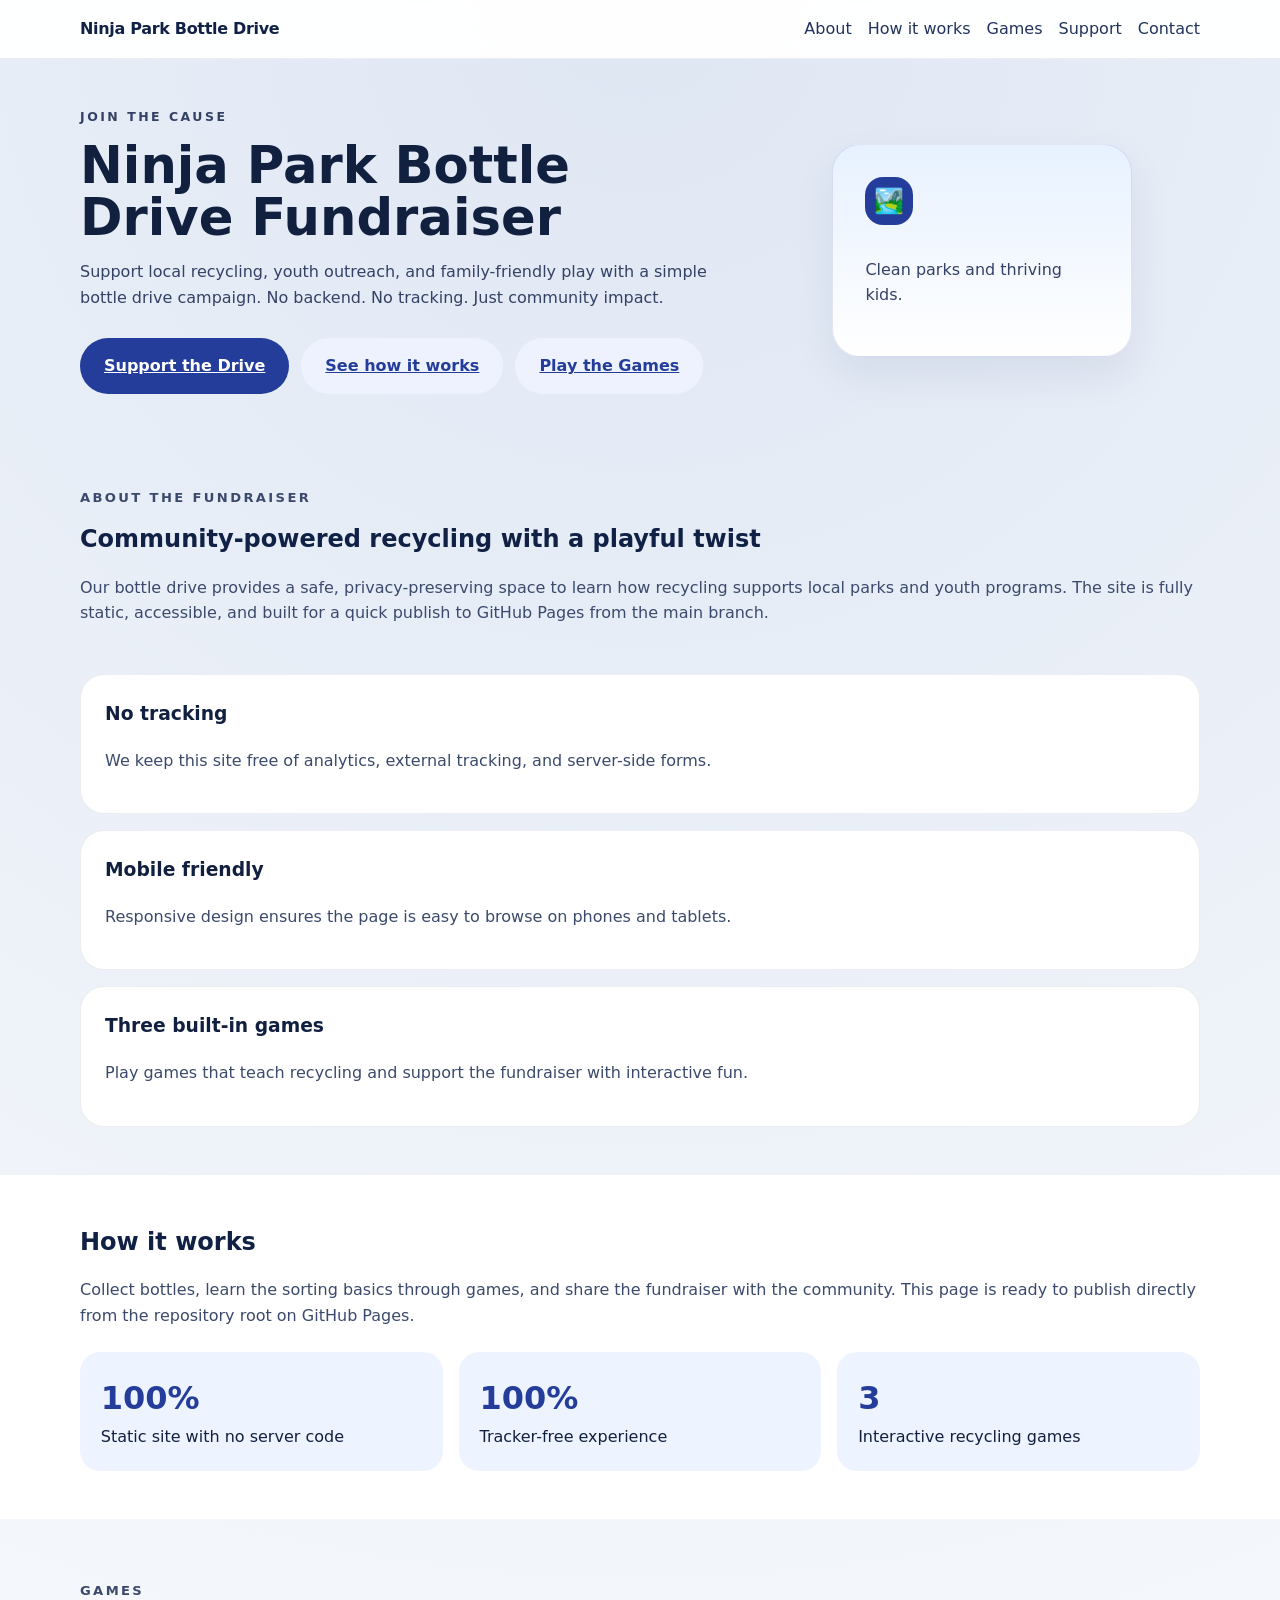
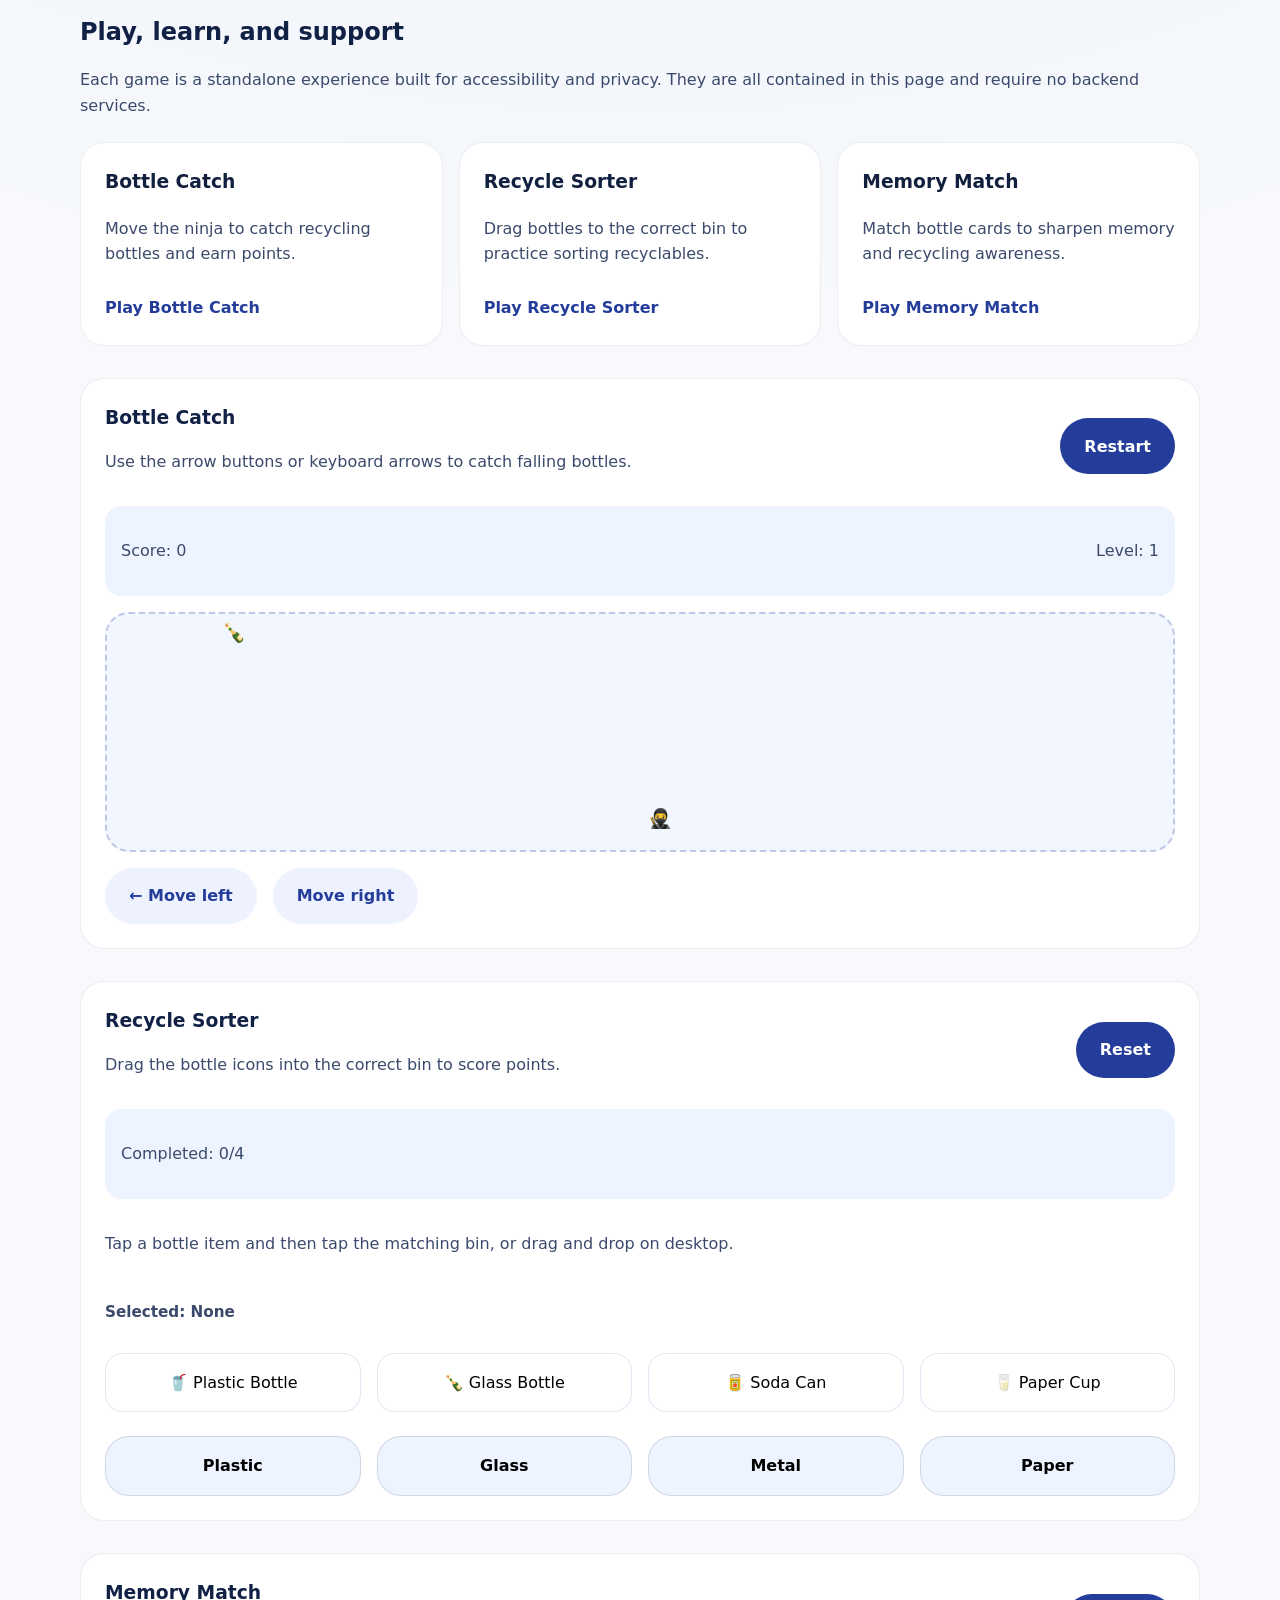
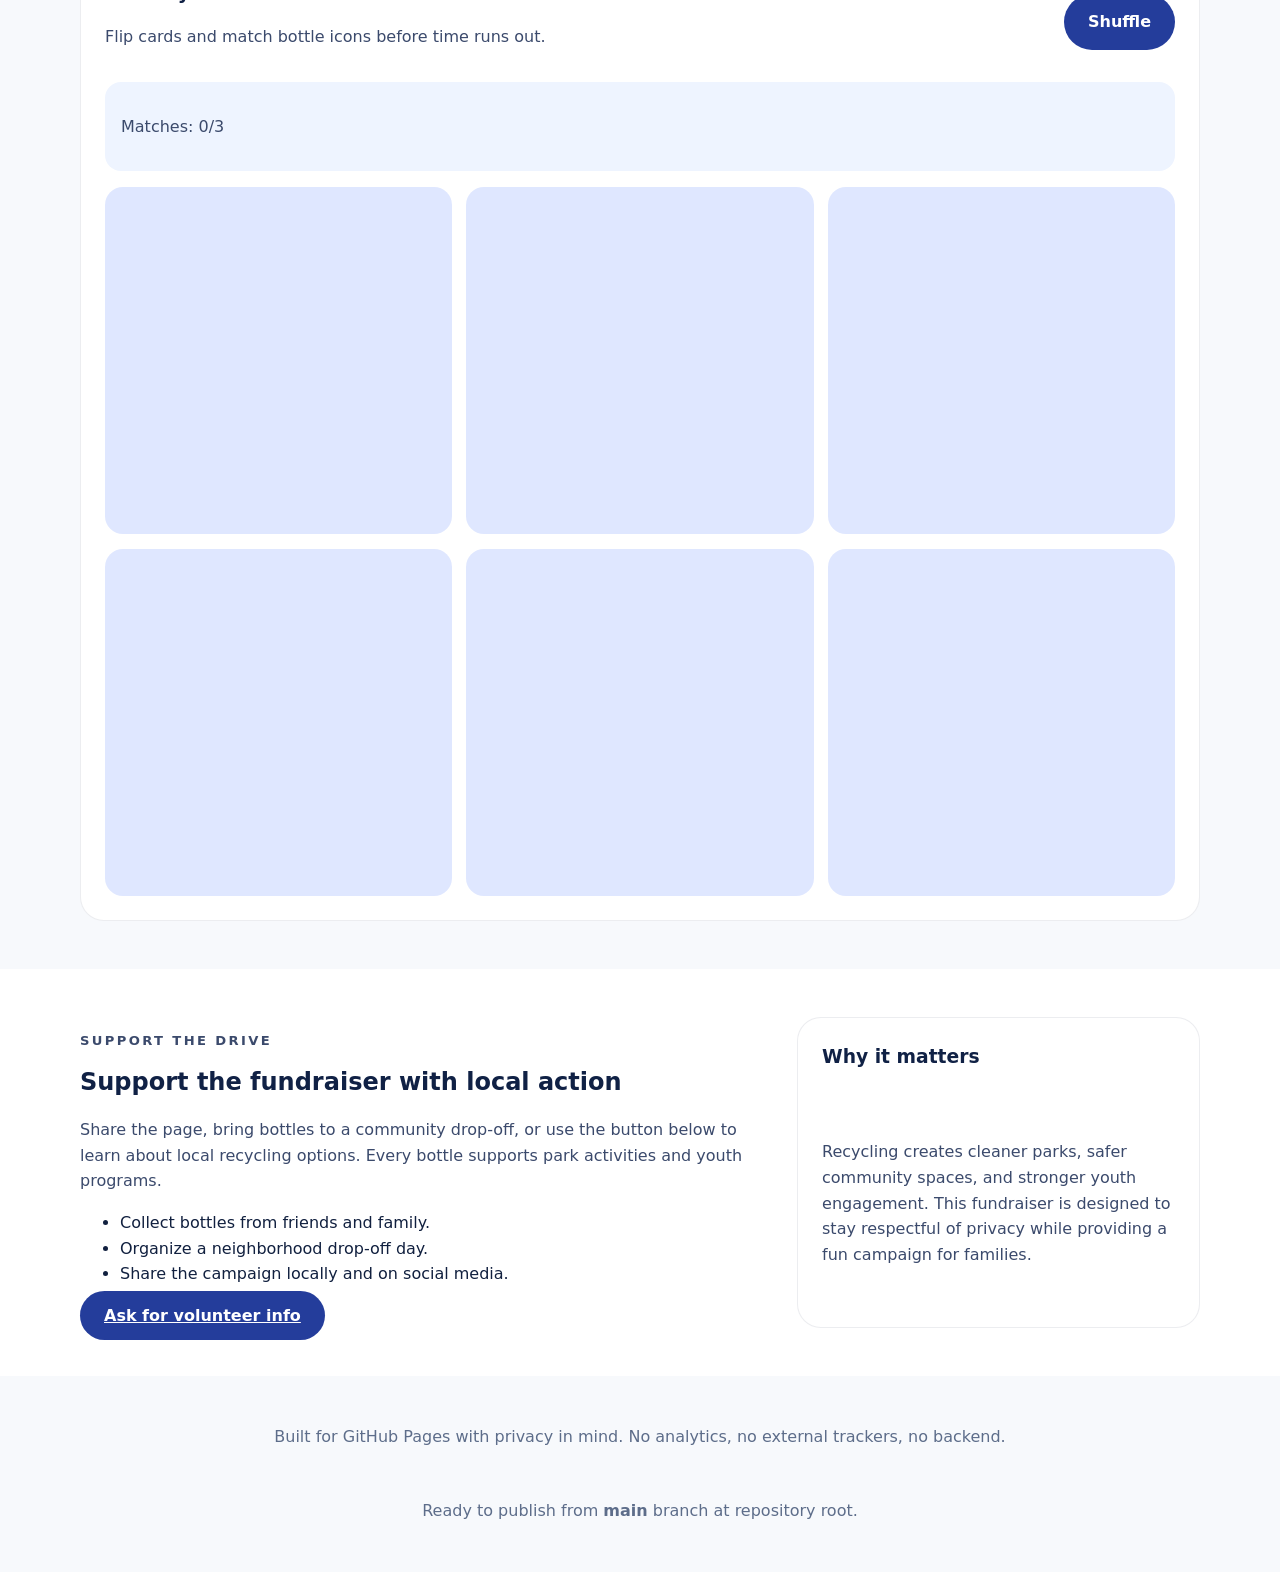
==== commit ffc0bb42: "Enhance sorter game UX, add no-script warning, and improve navigation" ====
--- a/index.html
+++ b/index.html
@@ -10,7 +10,6 @@
   <meta property="og:description" content="Join the Ninja Park bottle drive, play three fun recycling games, and support the charity campaign." />
   <meta property="og:locale" content="en_US" />
   <link rel="icon" href="data:image/svg+xml,%3Csvg xmlns='http://www.w3.org/2000/svg' viewBox='0 0 100 100'%3E%3Ctext y='0.9em' font-size='90'%3E%F0%9F%8E%86%3C/text%3E%3C/svg%3E" />
-  <link rel="preconnect" href="/" />
   <meta name="theme-color" content="#1d2a44" />
   <title>Ninja Park Bottle Drive Fundraiser</title>
   <link rel="stylesheet" href="styles.css" />
@@ -22,6 +21,7 @@
       <nav aria-label="Main navigation">
         <ul class="nav-list">
           <li><a href="#about">About</a></li>
+          <li><a href="#goal">How it works</a></li>
           <li><a href="#games">Games</a></li>
           <li><a href="#support">Support</a></li>
           <li><a href="#footer">Contact</a></li>
@@ -29,6 +29,12 @@
       </nav>
     </div>
   </header>
+
+  <noscript class="no-js-warning">
+    <div class="wrapper">
+      <p>JavaScript is required to play the interactive games. The core fundraiser content remains available without scripts.</p>
+    </div>
+  </noscript>
 
   <main>
     <section class="hero" id="top">
@@ -39,6 +45,7 @@
           <p>Support local recycling, youth outreach, and family-friendly play with a simple bottle drive campaign. No backend. No tracking. Just community impact.</p>
           <div class="hero-actions">
             <a class="button button-primary" href="#support">Support the Drive</a>
+            <a class="button button-secondary" href="#goal">See how it works</a>
             <a class="button button-secondary" href="#games">Play the Games</a>
           </div>
         </div>
@@ -153,6 +160,8 @@
             <div class="game-status">
               <p>Completed: <span id="sorter-count">0</span>/4</p>
             </div>
+            <p class="game-note">Tap a bottle item and then tap the matching bin, or drag and drop on desktop.</p>
+            <p class="sorter-selection" id="sorter-selected">Selected: None</p>
             <div class="sorter-board">
               <div class="sorter-items" id="sorter-items"></div>
               <div class="sorter-bins">
--- a/styles.css
+++ b/styles.css
@@ -342,12 +342,63 @@
   border-radius: 18px;
   text-align: center;
   user-select: none;
+  transition: transform 140ms ease, border-color 140ms ease, background-color 140ms ease;
+}
+
+.sort-item:hover,
+.sort-item:focus-visible {
+  transform: translateY(-2px);
+  border-color: rgba(36, 61, 155, 0.28);
+}
+
+.sort-item.selected {
+  background: #eef4ff;
+  border-color: #243d9b;
+}
+
+.sort-item-wrong {
+  animation: shake 0.25s ease;
+  border-color: #d64545;
 }
 
 .sorter-bins {
   display: grid;
   grid-template-columns: repeat(4, minmax(0, 1fr));
   gap: 1rem;
+}
+
+.sort-bin {
+  border: 1px solid rgba(17, 32, 63, 0.14);
+  background: #eef4ff;
+  border-radius: 24px;
+  padding: 1rem;
+  font-weight: 700;
+  cursor: pointer;
+  transition: transform 160ms ease, background-color 160ms ease, border-color 160ms ease;
+}
+
+.sort-bin:hover,
+.sort-bin:focus-visible {
+  transform: translateY(-1px);
+  border-color: #243d9b;
+}
+
+.sort-bin.selected {
+  background: #d6e4ff;
+  border-color: #243d9b;
+}
+
+.sorter-selection {
+  margin: 0.75rem 0;
+  font-size: 0.95rem;
+  color: #243d9b;
+  font-weight: 700;
+}
+
+@keyframes shake {
+  0%, 100% { transform: translateX(0); }
+  20%, 60% { transform: translateX(-4px); }
+  40%, 80% { transform: translateX(4px); }
 }
 
 .sort-bin {
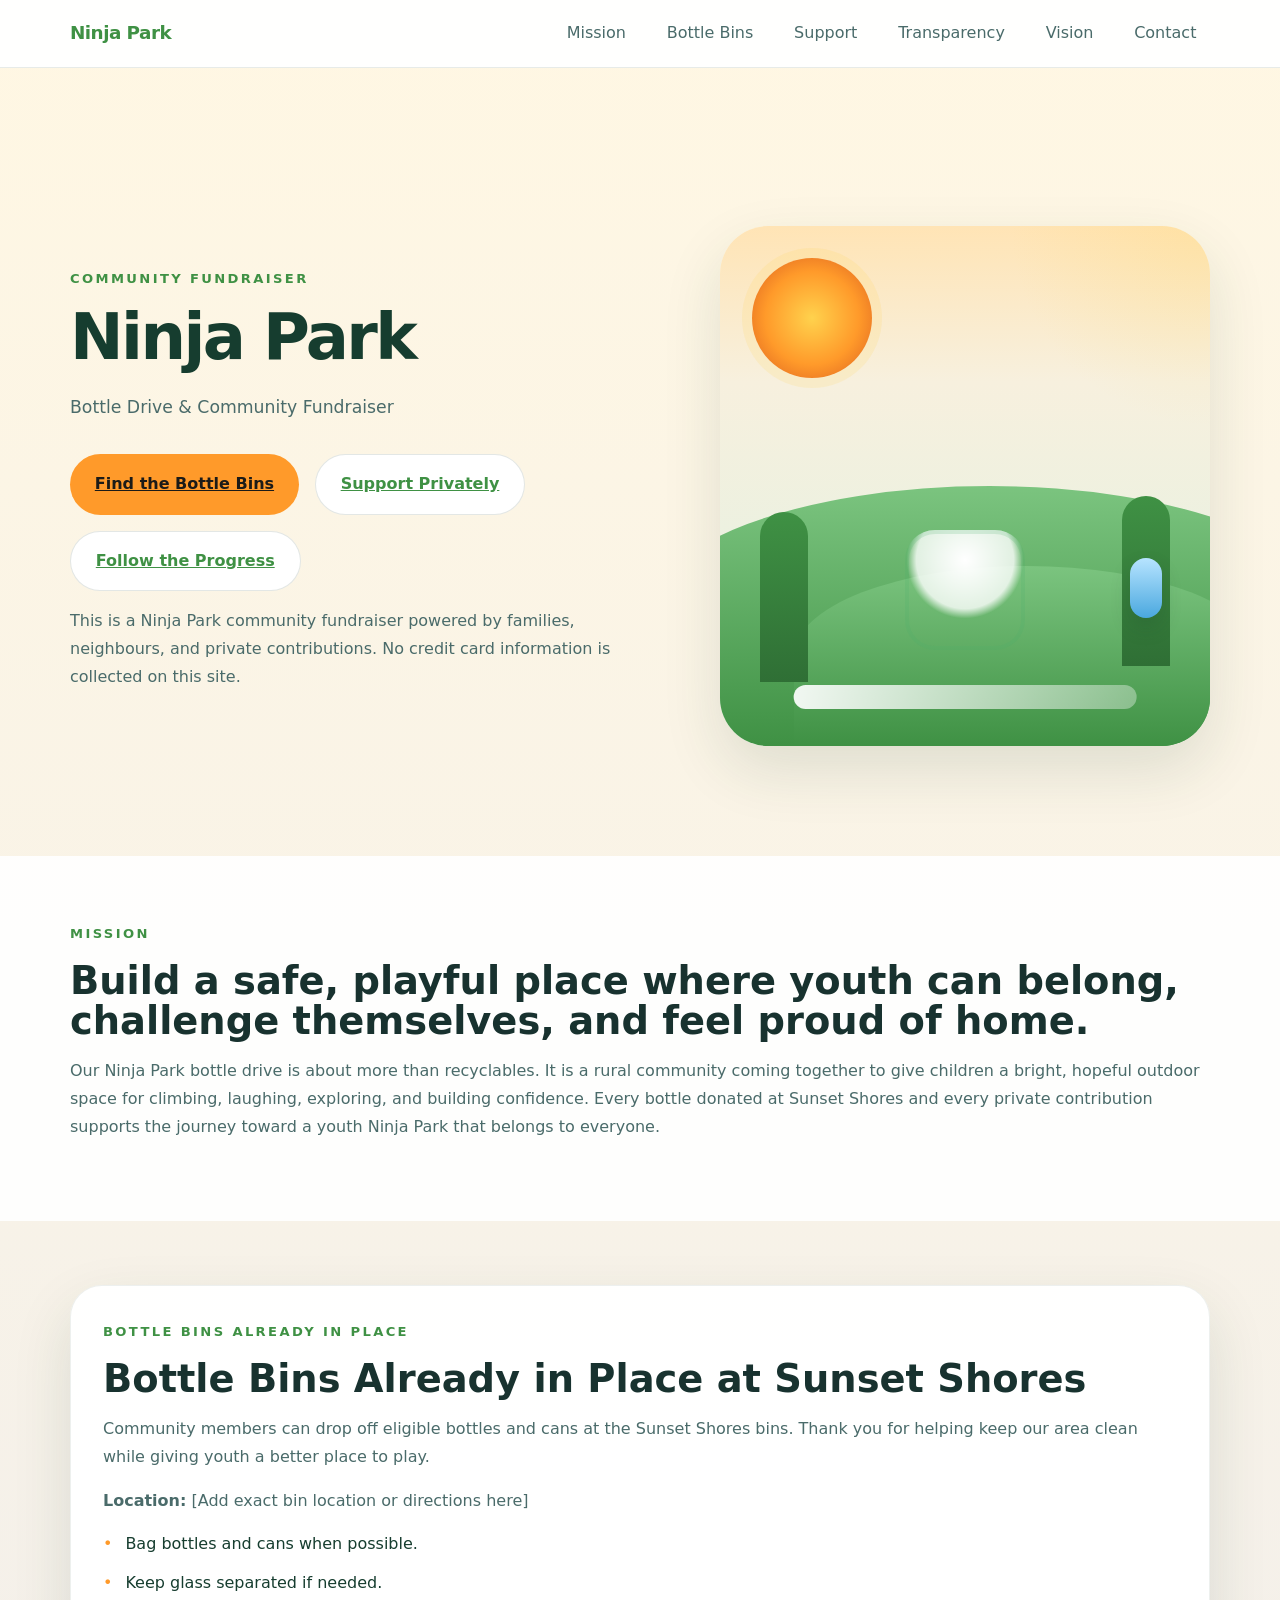
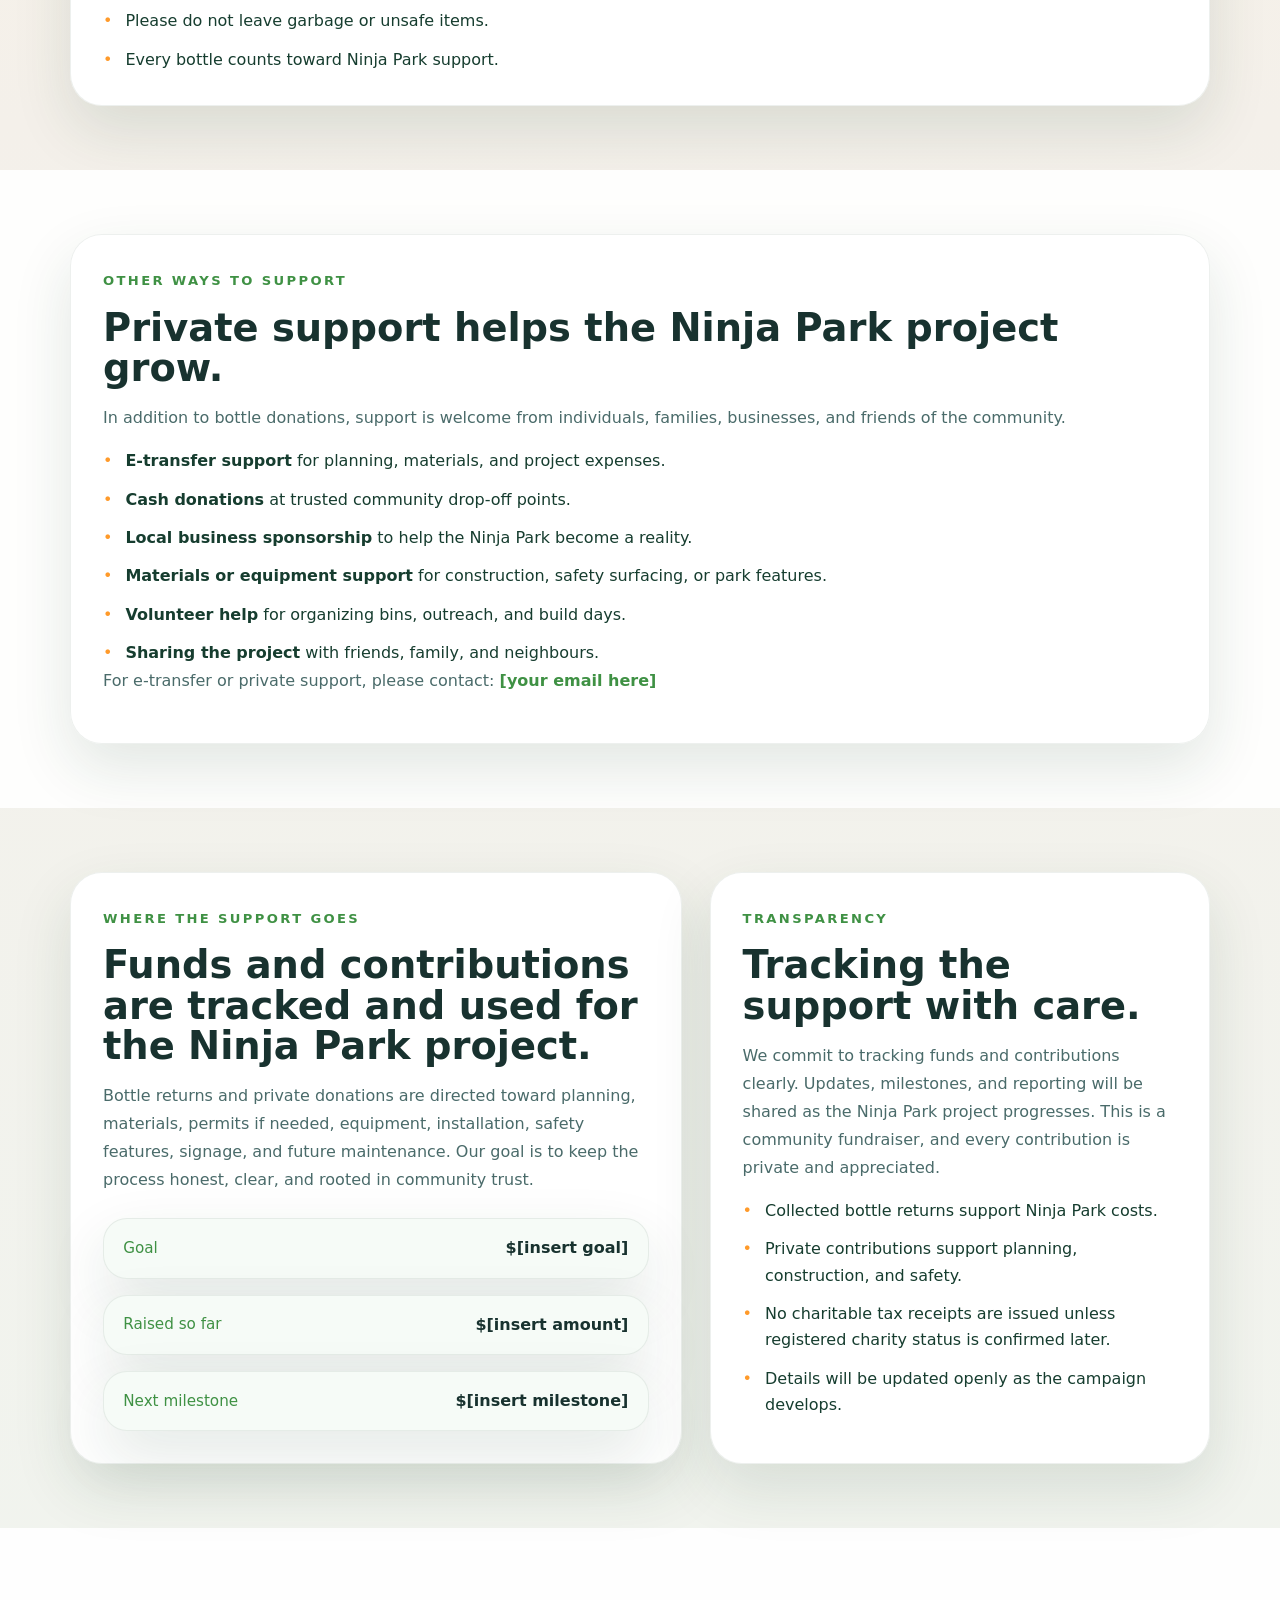
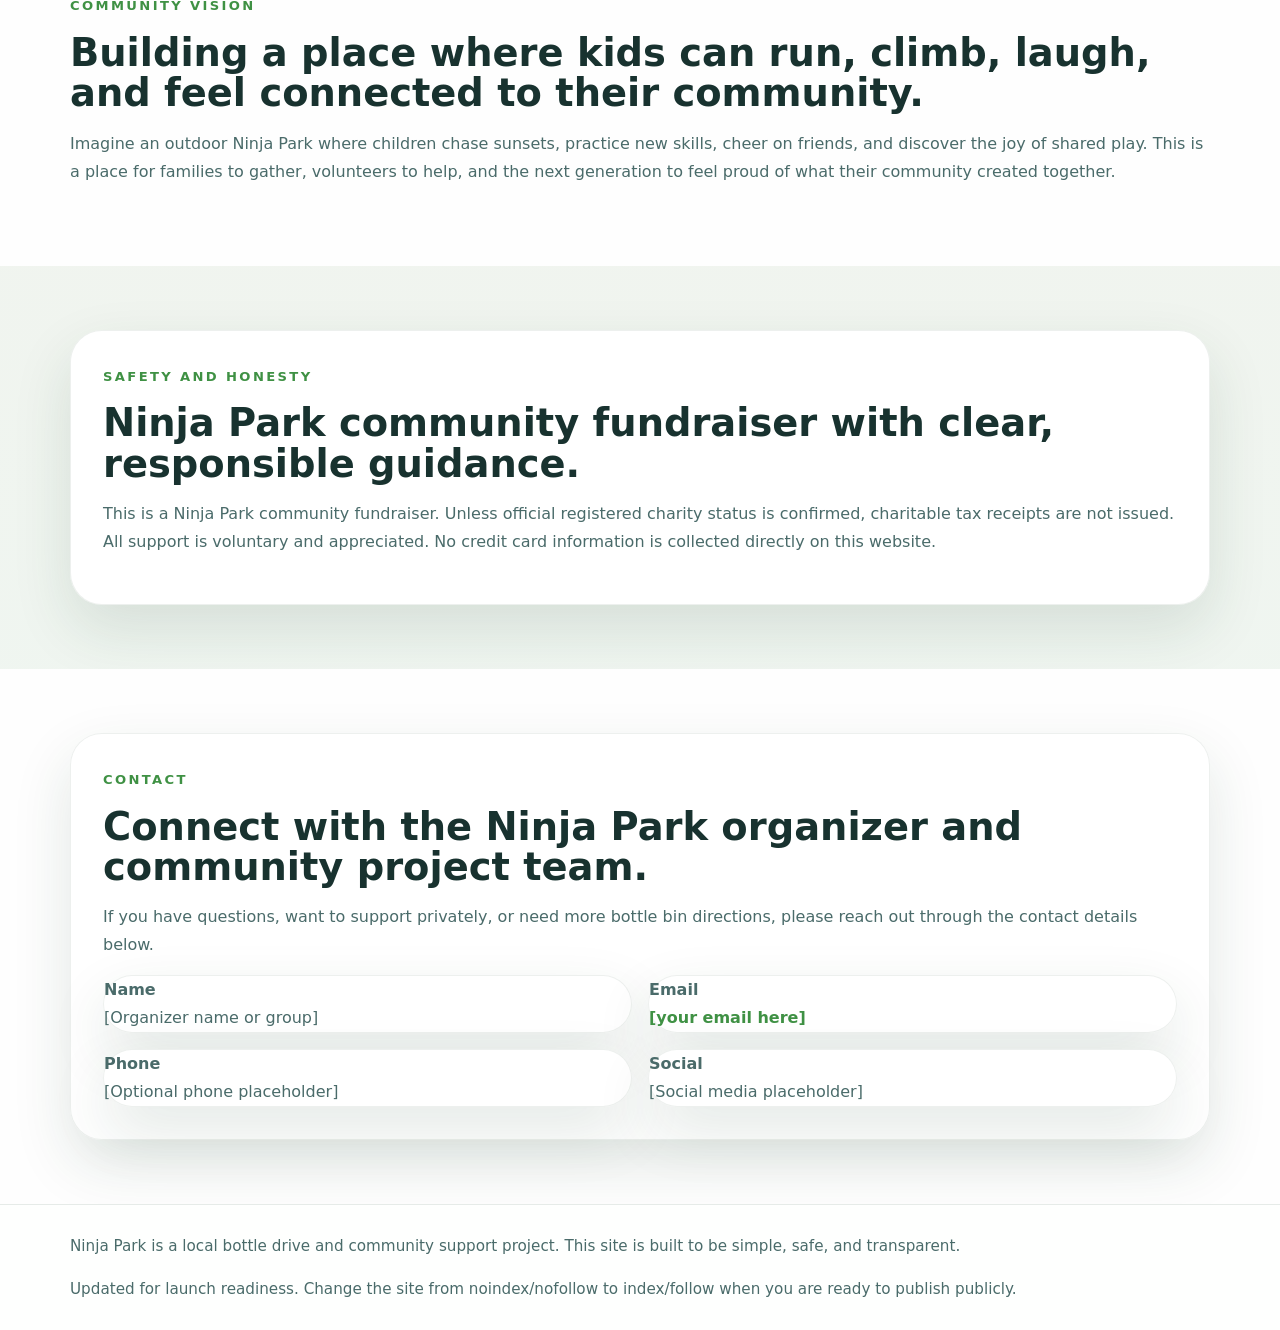
==== commit 0aba8820: "Finalize Ninja Park site and publish-ready documentation" ====
--- a/index.html
+++ b/index.html
@@ -3,220 +3,172 @@
 <head>
   <meta charset="UTF-8" />
   <meta name="viewport" content="width=device-width, initial-scale=1.0" />
-  <meta name="description" content="Ninja Park Bottle Drive Fundraiser: a privacy-friendly static site with community support info and three recycling-themed games." />
-  <meta name="robots" content="index, follow" />
+  <meta name="description" content="Ninja Park is a community bottle drive & community fundraiser supporting a youth outdoor Ninja Park through local support and private contributions." />
+  <meta name="robots" content="noindex, nofollow" />
   <meta property="og:type" content="website" />
-  <meta property="og:title" content="Ninja Park Bottle Drive Fundraiser" />
-  <meta property="og:description" content="Join the Ninja Park bottle drive, play three fun recycling games, and support the charity campaign." />
+  <meta property="og:title" content="Ninja Park" />
+  <meta property="og:description" content="Support the Ninja Park bottle drive and community fundraiser with bottles, private contributions, and local volunteers." />
   <meta property="og:locale" content="en_US" />
-  <link rel="icon" href="data:image/svg+xml,%3Csvg xmlns='http://www.w3.org/2000/svg' viewBox='0 0 100 100'%3E%3Ctext y='0.9em' font-size='90'%3E%F0%9F%8E%86%3C/text%3E%3C/svg%3E" />
-  <meta name="theme-color" content="#1d2a44" />
-  <title>Ninja Park Bottle Drive Fundraiser</title>
+  <meta name="theme-color" content="#f8c765" />
+  <title>Ninja Park | Bottle Drive & Community Fundraiser</title>
   <link rel="stylesheet" href="styles.css" />
 </head>
 <body>
   <header class="site-header">
-    <div class="wrapper header-inner">
-      <a class="brand" href="#top">Ninja Park Bottle Drive</a>
-      <nav aria-label="Main navigation">
+    <div class="container header-inner">
+      <a class="brand" href="#top">Ninja Park</a>
+      <nav aria-label="Primary navigation">
         <ul class="nav-list">
-          <li><a href="#about">About</a></li>
-          <li><a href="#goal">How it works</a></li>
-          <li><a href="#games">Games</a></li>
+          <li><a href="#mission">Mission</a></li>
+          <li><a href="#bins">Bottle Bins</a></li>
           <li><a href="#support">Support</a></li>
-          <li><a href="#footer">Contact</a></li>
+          <li><a href="#transparency">Transparency</a></li>
+          <li><a href="#vision">Vision</a></li>
+          <li><a href="#contact">Contact</a></li>
         </ul>
       </nav>
     </div>
   </header>
 
-  <noscript class="no-js-warning">
-    <div class="wrapper">
-      <p>JavaScript is required to play the interactive games. The core fundraiser content remains available without scripts.</p>
-    </div>
-  </noscript>
-
   <main>
     <section class="hero" id="top">
-      <div class="wrapper hero-content">
-        <div>
-          <p class="eyebrow">Join the cause</p>
-          <h1>Ninja Park Bottle Drive Fundraiser</h1>
-          <p>Support local recycling, youth outreach, and family-friendly play with a simple bottle drive campaign. No backend. No tracking. Just community impact.</p>
+      <div class="container hero-grid">
+        <div class="hero-copy">
+          <p class="eyebrow">community fundraiser</p>
+          <h1>Ninja Park</h1>
+          <p class="hero-subtitle">Bottle Drive & Community Fundraiser</p>
           <div class="hero-actions">
-            <a class="button button-primary" href="#support">Support the Drive</a>
-            <a class="button button-secondary" href="#goal">See how it works</a>
-            <a class="button button-secondary" href="#games">Play the Games</a>
+            <a class="button button-primary" href="#bins">Find the Bottle Bins</a>
+            <a class="button button-secondary" href="#support">Support Privately</a>
+            <a class="button button-secondary" href="#transparency">Follow the Progress</a>
           </div>
+          <p class="hero-note">This is a Ninja Park community fundraiser powered by families, neighbours, and private contributions. No credit card information is collected on this site.</p>
         </div>
-        <div class="hero-visual" aria-hidden="true">
-          <div class="hero-card">
-            <span class="hero-icon">🏞️</span>
-            <p>Clean parks and thriving kids.</p>
-          </div>
+
+        <div class="hero-illustration" aria-hidden="true">
+          <div class="sunset"></div>
+          <div class="hill hill-one"></div>
+          <div class="hill hill-two"></div>
+          <div class="tree tree-one"></div>
+          <div class="tree tree-two"></div>
+          <div class="park-path"></div>
+          <div class="family"></div>
+          <div class="bottle-icon"></div>
         </div>
       </div>
     </section>
 
-    <section class="section" id="about">
-      <div class="wrapper section-grid">
-        <div>
-          <p class="section-label">About the fundraiser</p>
-          <h2>Community-powered recycling with a playful twist</h2>
-          <p>Our bottle drive provides a safe, privacy-preserving space to learn how recycling supports local parks and youth programs. The site is fully static, accessible, and built for a quick publish to GitHub Pages from the main branch.</p>
-        </div>
-        <div class="feature-list">
-          <article>
-            <h3>No tracking</h3>
-            <p>We keep this site free of analytics, external tracking, and server-side forms.</p>
-          </article>
-          <article>
-            <h3>Mobile friendly</h3>
-            <p>Responsive design ensures the page is easy to browse on phones and tablets.</p>
-          </article>
-          <article>
-            <h3>Three built-in games</h3>
-            <p>Play games that teach recycling and support the fundraiser with interactive fun.</p>
-          </article>
+    <section class="section section-soft" id="mission">
+      <div class="container">
+        <span class="section-label">Mission</span>
+        <h2>Build a safe, playful place where youth can belong, challenge themselves, and feel proud of home.</h2>
+        <p>Our Ninja Park bottle drive is about more than recyclables. It is a rural community coming together to give children a bright, hopeful outdoor space for climbing, laughing, exploring, and building confidence. Every bottle donated at Sunset Shores and every private contribution supports the journey toward a youth Ninja Park that belongs to everyone.</p>
+      </div>
+    </section>
+
+    <section class="section" id="bins">
+      <div class="container card-card">
+        <span class="section-label">Bottle Bins Already in Place</span>
+        <h2>Bottle Bins Already in Place at Sunset Shores</h2>
+        <p>Community members can drop off eligible bottles and cans at the Sunset Shores bins. Thank you for helping keep our area clean while giving youth a better place to play.</p>
+        <div class="bin-details">
+          <p><strong>Location:</strong> [Add exact bin location or directions here]</p>
+          <ul class="feature-list">
+            <li>Bag bottles and cans when possible.</li>
+            <li>Keep glass separated if needed.</li>
+            <li>Please do not leave garbage or unsafe items.</li>
+            <li>Every bottle counts toward Ninja Park support.</li>
+          </ul>
         </div>
       </div>
     </section>
 
-    <section class="section section-alt" id="goal">
-      <div class="wrapper">
-        <h2>How it works</h2>
-        <p>Collect bottles, learn the sorting basics through games, and share the fundraiser with the community. This page is ready to publish directly from the repository root on GitHub Pages.</p>
-        <div class="stats-grid">
-          <div>
-            <strong>100%</strong>
-            <span>Static site with no server code</span>
+    <section class="section section-soft" id="support">
+      <div class="container card-card">
+        <span class="section-label">Other Ways to Support</span>
+        <h2>Private support helps the Ninja Park project grow.</h2>
+        <p>In addition to bottle donations, support is welcome from individuals, families, businesses, and friends of the community.</p>
+        <ul class="support-list">
+          <li><strong>E-transfer support</strong> for planning, materials, and project expenses.</li>
+          <li><strong>Cash donations</strong> at trusted community drop-off points.</li>
+          <li><strong>Local business sponsorship</strong> to help the Ninja Park become a reality.</li>
+          <li><strong>Materials or equipment support</strong> for construction, safety surfacing, or park features.</li>
+          <li><strong>Volunteer help</strong> for organizing bins, outreach, and build days.</li>
+          <li><strong>Sharing the project</strong> with friends, family, and neighbours.</li>
+        </ul>
+        <p class="support-contact">For e-transfer or private support, please contact: <a href="mailto:[your email here]">[your email here]</a></p>
+      </div>
+    </section>
+
+    <section class="section" id="transparency">
+      <div class="container grid-two">
+        <div class="card-card">
+          <span class="section-label">Where the Support Goes</span>
+          <h2>Funds and contributions are tracked and used for the Ninja Park project.</h2>
+          <p>Bottle returns and private donations are directed toward planning, materials, permits if needed, equipment, installation, safety features, signage, and future maintenance. Our goal is to keep the process honest, clear, and rooted in community trust.</p>
+          <div class="tracker">
+            <div><span class="tracker-label">Goal</span><strong id="progress-goal">$[insert goal]</strong></div>
+            <div><span class="tracker-label">Raised so far</span><strong id="progress-raised">$[insert amount]</strong></div>
+            <div><span class="tracker-label">Next milestone</span><strong id="progress-milestone">$[insert milestone]</strong></div>
           </div>
-          <div>
-            <strong>100%</strong>
-            <span>Tracker-free experience</span>
-          </div>
-          <div>
-            <strong>3</strong>
-            <span>Interactive recycling games</span>
-          </div>
+        </div>
+        <div class="card-card">
+          <span class="section-label">Transparency</span>
+          <h2>Tracking the support with care.</h2>
+          <p>We commit to tracking funds and contributions clearly. Updates, milestones, and reporting will be shared as the Ninja Park project progresses. This is a community fundraiser, and every contribution is private and appreciated.</p>
+          <ul class="feature-list">
+            <li>Collected bottle returns support Ninja Park costs.</li>
+            <li>Private contributions support planning, construction, and safety.</li>
+            <li>No charitable tax receipts are issued unless registered charity status is confirmed later.</li>
+            <li>Details will be updated openly as the campaign develops.</li>
+          </ul>
         </div>
       </div>
     </section>
 
-    <section class="section" id="games">
-      <div class="wrapper">
-        <p class="section-label">Games</p>
-        <h2>Play, learn, and support</h2>
-        <p>Each game is a standalone experience built for accessibility and privacy. They are all contained in this page and require no backend services.</p>
-
-        <div class="game-intro-grid">
-          <article>
-            <h3>Bottle Catch</h3>
-            <p>Move the ninja to catch recycling bottles and earn points.</p>
-            <a href="#catch-game" class="game-link">Play Bottle Catch</a>
-          </article>
-          <article>
-            <h3>Recycle Sorter</h3>
-            <p>Drag bottles to the correct bin to practice sorting recyclables.</p>
-            <a href="#sorter-game" class="game-link">Play Recycle Sorter</a>
-          </article>
-          <article>
-            <h3>Memory Match</h3>
-            <p>Match bottle cards to sharpen memory and recycling awareness.</p>
-            <a href="#memory-game" class="game-link">Play Memory Match</a>
-          </article>
-        </div>
-
-        <article class="game-card" id="catch-game">
-          <div class="game-header">
-            <div>
-              <h3>Bottle Catch</h3>
-              <p>Use the arrow buttons or keyboard arrows to catch falling bottles.</p>
-            </div>
-            <button type="button" class="button button-primary" id="catch-restart">Restart</button>
-          </div>
-          <div class="game-panel">
-            <div class="game-status">
-              <p>Score: <span id="catch-score">0</span></p>
-              <p>Level: <span id="catch-level">1</span></p>
-            </div>
-            <div class="catch-arena" id="catch-arena" tabindex="0" aria-label="Bottle catch game area"></div>
-            <div class="catch-controls" role="group" aria-label="Bottle catch controls">
-              <button type="button" class="button button-secondary" id="catch-left">← Move left</button>
-              <button type="button" class="button button-secondary" id="catch-right">Move right</button>
-            </div>
-          </div>
-        </article>
-
-        <article class="game-card" id="sorter-game">
-          <div class="game-header">
-            <div>
-              <h3>Recycle Sorter</h3>
-              <p>Drag the bottle icons into the correct bin to score points.</p>
-            </div>
-            <button type="button" class="button button-primary" id="sorter-reset">Reset</button>
-          </div>
-          <div class="game-panel">
-            <div class="game-status">
-              <p>Completed: <span id="sorter-count">0</span>/4</p>
-            </div>
-            <p class="game-note">Tap a bottle item and then tap the matching bin, or drag and drop on desktop.</p>
-            <p class="sorter-selection" id="sorter-selected">Selected: None</p>
-            <div class="sorter-board">
-              <div class="sorter-items" id="sorter-items"></div>
-              <div class="sorter-bins">
-                <button type="button" class="sort-bin" data-bin="plastic">Plastic</button>
-                <button type="button" class="sort-bin" data-bin="glass">Glass</button>
-                <button type="button" class="sort-bin" data-bin="metal">Metal</button>
-                <button type="button" class="sort-bin" data-bin="paper">Paper</button>
-              </div>
-            </div>
-          </div>
-        </article>
-
-        <article class="game-card" id="memory-game">
-          <div class="game-header">
-            <div>
-              <h3>Memory Match</h3>
-              <p>Flip cards and match bottle icons before time runs out.</p>
-            </div>
-            <button type="button" class="button button-primary" id="memory-reset">Shuffle</button>
-          </div>
-          <div class="game-panel">
-            <div class="game-status">
-              <p>Matches: <span id="memory-matches">0</span>/3</p>
-            </div>
-            <div class="memory-grid" id="memory-grid" aria-live="polite"></div>
-          </div>
-        </article>
+    <section class="section section-soft" id="vision">
+      <div class="container">
+        <span class="section-label">Community Vision</span>
+        <h2>Building a place where kids can run, climb, laugh, and feel connected to their community.</h2>
+        <p>Imagine an outdoor Ninja Park where children chase sunsets, practice new skills, cheer on friends, and discover the joy of shared play. This is a place for families to gather, volunteers to help, and the next generation to feel proud of what their community created together.</p>
       </div>
     </section>
 
-    <section class="section section-alt" id="support">
-      <div class="wrapper support-grid">
-        <div>
-          <p class="section-label">Support the drive</p>
-          <h2>Support the fundraiser with local action</h2>
-          <p>Share the page, bring bottles to a community drop-off, or use the button below to learn about local recycling options. Every bottle supports park activities and youth programs.</p>
-          <ul>
-            <li>Collect bottles from friends and family.</li>
-            <li>Organize a neighborhood drop-off day.</li>
-            <li>Share the campaign locally and on social media.</li>
-          </ul>
-          <a class="button button-primary" href="mailto:hello@ninjasparkfundraiser.example?subject=Ninja%20Park%20Bottle%20Drive" rel="nofollow noopener">Ask for volunteer info</a>
-        </div>
-        <div class="support-card">
-          <h3>Why it matters</h3>
-          <p>Recycling creates cleaner parks, safer community spaces, and stronger youth engagement. This fundraiser is designed to stay respectful of privacy while providing a fun campaign for families.</p>
+    <section class="section" id="disclaimer">
+      <div class="container card-card">
+        <span class="section-label">Safety and Honesty</span>
+        <h2>Ninja Park community fundraiser with clear, responsible guidance.</h2>
+        <p>This is a Ninja Park community fundraiser. Unless official registered charity status is confirmed, charitable tax receipts are not issued. All support is voluntary and appreciated. No credit card information is collected directly on this website.</p>
+      </div>
+    </section>
+
+    <section class="section section-soft" id="contact">
+      <div class="container card-card">
+        <span class="section-label">Contact</span>
+        <h2>Connect with the Ninja Park organizer and community project team.</h2>
+        <p>If you have questions, want to support privately, or need more bottle bin directions, please reach out through the contact details below.</p>
+        <div class="contact-grid">
+          <div>
+            <p><strong>Name</strong><br>[Organizer name or group]</p>
+          </div>
+          <div>
+            <p><strong>Email</strong><br><a href="mailto:[your email here]">[your email here]</a></p>
+          </div>
+          <div>
+            <p><strong>Phone</strong><br>[Optional phone placeholder]</p>
+          </div>
+          <div>
+            <p><strong>Social</strong><br>[Social media placeholder]</p>
+          </div>
         </div>
       </div>
     </section>
   </main>
 
-  <footer class="site-footer" id="footer">
-    <div class="wrapper footer-grid">
-      <p>Built for GitHub Pages with privacy in mind. No analytics, no external trackers, no backend.</p>
-      <p>Ready to publish from <strong>main</strong> branch at repository root.</p>
+  <footer class="site-footer">
+    <div class="container footer-inner">
+      <p class="footer-copy">Ninja Park is a local bottle drive and community support project. This site is built to be simple, safe, and transparent.</p>
+      <p class="footer-note">Updated for launch readiness. Change the site from noindex/nofollow to index/follow when you are ready to publish publicly.</p>
     </div>
   </footer>
 
--- a/styles.css
+++ b/styles.css
@@ -1,10 +1,20 @@
+/* Bright, community-focused theme */
 :root {
   color-scheme: light;
   font-family: Inter, system-ui, -apple-system, BlinkMacSystemFont, 'Segoe UI', sans-serif;
-  background: #f7f9fc;
-  color: #11203f;
+  background: #f9f7f1;
+  color: #163d2f;
   font-size: 16px;
-  line-height: 1.6;
+  line-height: 1.65;
+  --forest: #3f9144;
+  --sky: #7fc0e8;
+  --sun: #ffd24d;
+  --gold: #f7b32b;
+  --accent: #ff9a2a;
+  --text: #18322f;
+  --muted: #4a6b6a;
+  --card: rgba(255, 255, 255, 0.96);
+  --shadow: 0 24px 60px rgba(26, 63, 44, 0.12);
 }
 
 * {
@@ -18,7 +28,16 @@
 body {
   margin: 0;
   min-height: 100vh;
-  background: radial-gradient(circle at top, rgba(50, 100, 183, 0.12), transparent 40%), #f7f9fc;
+  background: linear-gradient(180deg, #fff7e3 0%, #f4f0ea 38%, #eef7f2 100%);
+}
+
+button,
+a {
+  font: inherit;
+}
+
+button {
+  cursor: pointer;
 }
 
 img,
@@ -27,27 +46,18 @@
   max-width: 100%;
 }
 
-button,
-a {
-  font: inherit;
-}
-
-button {
-  cursor: pointer;
-}
-
-.wrapper {
-  width: min(1120px, calc(100% - 2rem));
+.container {
+  width: min(1140px, calc(100% - 2rem));
   margin: 0 auto;
 }
 
 .site-header {
   position: sticky;
   top: 0;
-  z-index: 10;
-  background: rgba(255, 255, 255, 0.96);
+  z-index: 20;
+  background: rgba(255, 255, 255, 0.95);
+  border-bottom: 1px solid rgba(26, 63, 44, 0.1);
   backdrop-filter: blur(10px);
-  border-bottom: 1px solid rgba(17, 32, 63, 0.08);
 }
 
 .header-inner {
@@ -55,430 +65,379 @@
   align-items: center;
   justify-content: space-between;
   gap: 1rem;
-  padding: 1rem 0;
+  padding: 1.15rem 0;
 }
 
 .brand {
-  color: #102145;
-  font-weight: 700;
+  color: var(--forest);
+  font-weight: 800;
   text-decoration: none;
-  letter-spacing: -0.02em;
+  letter-spacing: -0.03em;
+  font-size: 1.15rem;
 }
 
 .nav-list {
   display: flex;
+  flex-wrap: wrap;
+  gap: 0.85rem;
   align-items: center;
-  gap: 1rem;
-  flex-wrap: wrap;
+  margin: 0;
+  padding: 0;
   list-style: none;
-  margin: 0;
-  padding: 0;
 }
 
 .nav-list a {
-  color: #22335b;
+  color: var(--muted);
   text-decoration: none;
-  transition: color 180ms ease;
+  padding: 0.45rem 0.85rem;
+  border-radius: 999px;
+  transition: background 180ms ease, color 180ms ease;
 }
 
 .nav-list a:hover,
 .nav-list a:focus-visible {
-  color: #0b1842;
+  color: var(--forest);
+  background: rgba(94, 189, 102, 0.12);
 }
 
 .hero {
-  padding: 3rem 0 2rem;
-}
-
-.hero-content {
+  padding: 3rem 0 0;
+}
+
+.hero-grid {
   display: grid;
-  grid-template-columns: 1.2fr 0.8fr;
+  grid-template-columns: 1.2fr 0.95fr;
   align-items: center;
   gap: 2rem;
+  min-height: 740px;
+}
+
+.hero-copy {
+  max-width: 42rem;
 }
 
 .eyebrow {
+  display: inline-flex;
+  font-size: 0.82rem;
+  font-weight: 700;
+  letter-spacing: 0.18em;
   text-transform: uppercase;
-  letter-spacing: 0.2em;
-  font-size: 0.78rem;
-  font-weight: 700;
-  color: #3957a6;
-  margin: 0 0 0.75rem;
-}
-
-.hero h1 {
-  margin: 0;
-  font-size: clamp(2.5rem, 4vw, 4.4rem);
-  line-height: 1.02;
-}
-
-.hero p {
-  color: #334165;
-  max-width: 42rem;
+  color: var(--forest);
+  margin-bottom: 1rem;
+}
+
+h1 {
+  margin: 0;
+  font-size: clamp(2.85rem, 5vw, 4.6rem);
+  letter-spacing: -0.04em;
+  line-height: 0.95;
+}
+
+.hero-subtitle {
+  margin: 1.5rem 0 0;
+  max-width: 36rem;
+  color: var(--muted);
+  font-size: 1.08rem;
 }
 
 .hero-actions {
   display: flex;
   flex-wrap: wrap;
-  gap: 0.75rem;
-  margin-top: 1.75rem;
+  gap: 1rem;
+  margin: 2rem 0 1rem;
 }
 
 .button {
+  display: inline-flex;
+  align-items: center;
+  justify-content: center;
   border: none;
   border-radius: 999px;
-  padding: 0.95rem 1.5rem;
+  padding: 1rem 1.55rem;
   font-weight: 700;
-  transition: transform 160ms ease, background-color 160ms ease, box-shadow 160ms ease;
+  transition: transform 180ms ease, box-shadow 180ms ease, background-color 180ms ease;
 }
 
 .button:hover,
 .button:focus-visible {
   transform: translateY(-1px);
+  box-shadow: 0 14px 28px rgba(26, 63, 44, 0.14);
 }
 
 .button-primary {
-  background: #243d9b;
-  color: #fff;
-}
-
-.button-secondary {
-  background: #eef2ff;
-  color: #243d9b;
-}
-
-.hero-visual {
+  background: var(--accent);
+  color: #1c1b18;
+}
+
+.button-secondary,
+.button-tertiary {
+  background: #ffffff;
+  color: var(--forest);
+  border: 1px solid rgba(26, 63, 44, 0.12);
+}
+
+.hero-note {
+  max-width: 34rem;
+  margin-top: 1rem;
+  color: var(--muted);
+}
+
+.hero-illustration {
+  position: relative;
+  min-height: 520px;
+  border-radius: 48px;
+  background: linear-gradient(180deg, #ffe4b5 0%, #f7f0de 30%, #def2e3 100%);
+  overflow: hidden;
+  padding: 1.5rem;
+  box-shadow: var(--shadow);
+}
+
+.hero-illustration::before {
+  content: "";
+  position: absolute;
+  inset: 0;
+  background: radial-gradient(circle at top right, rgba(255, 210, 77, 0.18), transparent 28%);
+}
+
+.sunset {
+  position: absolute;
+  top: 2rem;
+  left: 2rem;
+  width: 120px;
+  height: 120px;
+  border-radius: 50%;
+  background: radial-gradient(circle, #ffd24d 0%, #ff9a2a 55%, #da5c1f 100%);
+  box-shadow: 0 0 0 10px rgba(255, 210, 77, 0.15);
+}
+
+.hill {
+  position: absolute;
+  bottom: 0;
+  border-radius: 50% 50% 0 0;
+  background: linear-gradient(180deg, #7bc47f 0%, #3f9144 100%);
+}
+
+.hill-one {
+  left: -15%;
+  width: 140%;
+  height: 260px;
+}
+
+.hill-two {
+  left: 15%;
+  width: 95%;
+  height: 180px;
+}
+
+.tree {
+  position: absolute;
+  width: 48px;
+  height: 170px;
+  border-radius: 34px 34px 0 0;
+  background: linear-gradient(180deg, #3f9144 0%, #2f6f35 100%);
+}
+
+.tree-one {
+  left: 2.5rem;
+  bottom: 4rem;
+}
+
+.tree-two {
+  right: 2.5rem;
+  bottom: 5rem;
+}
+
+.park-path {
+  position: absolute;
+  left: 50%;
+  bottom: 2.3rem;
+  width: 70%;
+  height: 24px;
+  transform: translateX(-50%);
+  border-radius: 999px;
+  background: linear-gradient(90deg, rgba(255, 255, 255, 0.92), rgba(255, 255, 255, 0.35));
+}
+
+.family {
+  position: absolute;
+  left: 50%;
+  bottom: 6rem;
+  width: 120px;
+  height: 120px;
+  transform: translateX(-50%);
+  border-radius: 30px;
+  background: radial-gradient(circle at 50% 25%, #ffffff 0%, rgba(255, 255, 255, 0.8) 45%, transparent 54%);
+  box-shadow: inset 0 0 0 4px rgba(74, 169, 108, 0.18);
+}
+
+.bottle-icon {
+  position: absolute;
+  bottom: 8rem;
+  right: 3rem;
+  width: 32px;
+  height: 60px;
+  border-radius: 24px;
+  background: linear-gradient(180deg, #b7e4ff 0%, #4aa8df 100%);
+  box-shadow: 0 10px 20px rgba(26, 63, 44, 0.18);
+}
+
+.section {
+  padding: 4rem 0;
+}
+
+.section-soft {
+  background: rgba(255, 255, 255, 0.92);
+}
+
+.section-label {
+  display: inline-flex;
+  color: var(--forest);
+  font-size: 0.82rem;
+  font-weight: 700;
+  letter-spacing: 0.18em;
+  text-transform: uppercase;
+  margin-bottom: 1rem;
+}
+
+h2 {
+  margin: 0 0 1rem;
+  font-size: clamp(2rem, 3vw, 2.75rem);
+  line-height: 1.05;
+  color: var(--text);
+}
+
+p {
+  margin: 0 0 1rem;
+  line-height: 1.75;
+  color: var(--muted);
+}
+
+.card-card,
+.tracker > div,
+.contact-grid > div {
+  background: var(--card);
+  border: 1px solid rgba(26, 63, 44, 0.08);
+  border-radius: 32px;
+  box-shadow: var(--shadow);
+}
+
+.card-card {
+  padding: 2rem;
+}
+
+.grid-two {
   display: grid;
-  place-items: center;
-}
-
-.hero-card {
-  width: min(300px, 100%);
-  background: linear-gradient(180deg, #e7f1ff 0%, #ffffff 100%);
-  border: 1px solid rgba(36, 61, 155, 0.12);
-  border-radius: 28px;
-  padding: 2rem;
-  box-shadow: 0 18px 40px rgba(18, 44, 107, 0.08);
-}
-
-.hero-icon {
-  display: inline-flex;
-  width: 3rem;
-  height: 3rem;
-  align-items: center;
-  justify-content: center;
-  background: #243d9b;
-  border-radius: 18px;
-  color: white;
-  font-size: 1.5rem;
-  margin-bottom: 1rem;
-}
-
-.section {
-  padding: 3rem 0;
-}
-
-.section-alt {
-  background: #ffffff;
-}
-
-.section-label {
-  text-transform: uppercase;
-  letter-spacing: 0.18em;
-  color: #556fa8;
+  grid-template-columns: 1.1fr 0.9fr;
+  gap: 1.75rem;
+}
+
+.feature-list,
+.support-list {
+  list-style: none;
+  padding: 0;
+  margin: 0;
+  display: grid;
+  gap: 0.75rem;
+}
+
+.feature-list li,
+.support-list li {
+  padding-left: 1.4rem;
+  position: relative;
+}
+
+.feature-list li::before,
+.support-list li::before {
+  content: '•';
+  position: absolute;
+  left: 0;
+  top: 0;
+  color: var(--accent);
+}
+
+.support-contact a,
+.contact-grid a {
+  color: var(--forest);
+  text-decoration: none;
   font-weight: 700;
-  font-size: 0.82rem;
-  margin-bottom: 0.75rem;
-}
-
-.section h2,
-.game-card h3,
-.support-card h3 {
-  margin: 0 0 1rem;
-  color: #102145;
-}
-
-.section p,
-.feature-list p,
-.support-card p {
-  color: #3b4a6c;
-}
-
-.section-grid,
-.support-grid {
-  display: grid;
-  gap: 2rem;
-}
-
-.feature-list {
+}
+
+.tracker {
   display: grid;
   gap: 1rem;
-}
-
-.feature-list article,
-.game-intro-grid article,
-.support-card,
-.game-card {
-  background: #ffffff;
-  border: 1px solid rgba(17, 32, 63, 0.08);
-  border-radius: 24px;
-  padding: 1.5rem;
-}
-
-.feature-list article h3,
-.game-intro-grid article h3 {
-  margin-top: 0;
-}
-
-.stats-grid {
-  display: grid;
-  grid-template-columns: repeat(3, minmax(0, 1fr));
-  gap: 1rem;
   margin-top: 1.5rem;
 }
 
-.stats-grid div {
-  background: #eef4ff;
-  border-radius: 20px;
-  padding: 1.3rem;
-}
-
-.stats-grid strong {
-  display: block;
-  font-size: 2rem;
-  color: #243d9b;
-}
-
-.game-intro-grid {
-  display: grid;
-  grid-template-columns: repeat(3, minmax(0, 1fr));
-  gap: 1rem;
-  margin-top: 1.5rem;
-}
-
-.game-link {
-  display: inline-block;
-  margin-top: 0.75rem;
-  color: #243d9b;
-  font-weight: 700;
-  text-decoration: none;
-}
-
-.game-card {
-  margin-top: 2rem;
-}
-
-.game-header {
-  display: flex;
-  align-items: center;
-  justify-content: space-between;
-  gap: 1rem;
-  margin-bottom: 1rem;
-}
-
-.game-panel {
-  display: grid;
-  gap: 1rem;
-}
-
-.game-status {
+.tracker div {
   display: flex;
   justify-content: space-between;
+  align-items: center;
+  padding: 1rem 1.2rem;
+  border-radius: 24px;
+  background: #f6fbf7;
+}
+
+.tracker-label {
+  font-size: 0.95rem;
+  color: var(--forest);
+}
+
+.tracker strong {
+  color: var(--text);
+}
+
+.contact-grid {
+  display: grid;
+  grid-template-columns: repeat(2, minmax(0, 1fr));
   gap: 1rem;
+}
+
+.contact-grid p {
+  margin: 0;
+}
+
+.site-footer {
+  border-top: 1px solid rgba(26, 63, 44, 0.1);
+  background: rgba(255, 255, 255, 0.96);
+}
+
+.footer-inner {
+  width: min(1140px, calc(100% - 2rem));
+  margin: 0 auto;
+  padding: 1.75rem 0;
+  display: flex;
+  justify-content: space-between;
   flex-wrap: wrap;
-  background: #eef4ff;
-  border-radius: 16px;
-  padding: 1rem;
-}
-
-.catch-arena {
-  min-height: 240px;
-  position: relative;
-  overflow: hidden;
-  border: 2px dashed rgba(36, 61, 155, 0.25);
-  border-radius: 24px;
-  background: #f2f7ff;
-}
-
-.catch-object,
-.catch-player {
-  position: absolute;
-  width: 40px;
-  height: 40px;
-  display: grid;
-  place-items: center;
-  font-size: 1.2rem;
-}
-
-.catch-object {
-  top: 0;
-}
-
-.catch-player {
-  bottom: 10px;
-}
-
-.catch-controls {
-  display: flex;
   gap: 1rem;
-  flex-wrap: wrap;
-}
-
-.sorter-board {
-  display: grid;
-  gap: 1.5rem;
-}
-
-.sorter-items {
-  display: grid;
-  grid-template-columns: repeat(4, minmax(0, 1fr));
-  gap: 1rem;
-}
-
-.sort-item {
-  background: #ffffff;
-  border: 1px solid rgba(36, 61, 155, 0.12);
-  padding: 1rem;
-  border-radius: 18px;
-  text-align: center;
-  user-select: none;
-  transition: transform 140ms ease, border-color 140ms ease, background-color 140ms ease;
-}
-
-.sort-item:hover,
-.sort-item:focus-visible {
-  transform: translateY(-2px);
-  border-color: rgba(36, 61, 155, 0.28);
-}
-
-.sort-item.selected {
-  background: #eef4ff;
-  border-color: #243d9b;
-}
-
-.sort-item-wrong {
-  animation: shake 0.25s ease;
-  border-color: #d64545;
-}
-
-.sorter-bins {
-  display: grid;
-  grid-template-columns: repeat(4, minmax(0, 1fr));
-  gap: 1rem;
-}
-
-.sort-bin {
-  border: 1px solid rgba(17, 32, 63, 0.14);
-  background: #eef4ff;
-  border-radius: 24px;
-  padding: 1rem;
-  font-weight: 700;
-  cursor: pointer;
-  transition: transform 160ms ease, background-color 160ms ease, border-color 160ms ease;
-}
-
-.sort-bin:hover,
-.sort-bin:focus-visible {
-  transform: translateY(-1px);
-  border-color: #243d9b;
-}
-
-.sort-bin.selected {
-  background: #d6e4ff;
-  border-color: #243d9b;
-}
-
-.sorter-selection {
-  margin: 0.75rem 0;
+}
+
+.footer-copy,
+.footer-note {
+  margin: 0;
   font-size: 0.95rem;
-  color: #243d9b;
-  font-weight: 700;
-}
-
-@keyframes shake {
-  0%, 100% { transform: translateX(0); }
-  20%, 60% { transform: translateX(-4px); }
-  40%, 80% { transform: translateX(4px); }
-}
-
-.sort-bin {
-  border: 1px solid rgba(17, 32, 63, 0.14);
-  background: #eef4ff;
-  border-radius: 24px;
-  padding: 1rem;
-  font-weight: 700;
-  cursor: pointer;
-}
-
-.memory-grid {
-  display: grid;
-  grid-template-columns: repeat(3, minmax(0, 1fr));
-  gap: 0.9rem;
-}
-
-.memory-card {
-  aspect-ratio: 1;
-  background: #dfe7ff;
-  border-radius: 18px;
-  display: grid;
-  place-items: center;
-  font-size: 1.8rem;
-  border: 2px solid transparent;
-}
-
-.memory-card.flipped,
-.memory-card.matched {
-  background: #243d9b;
-  color: #ffffff;
-  border-color: #243d9b;
-}
-
-.support-grid {
-  grid-template-columns: 1.7fr 1fr;
-  gap: 2rem;
-}
-
-.support-card {
-  display: grid;
-  gap: 1rem;
-}
-
-.site-footer {
-  padding: 2rem 0;
-}
-
-.footer-grid {
-  display: grid;
-  gap: 1rem;
-  text-align: center;
-  color: #5d6d8a;
-}
-
-@media (max-width: 960px) {
-  .hero-content,
-  .stats-grid,
-  .game-intro-grid,
-  .support-grid,
-  .sorter-items,
-  .sorter-bins,
-  .memory-grid {
+  color: var(--muted);
+}
+
+@media (max-width: 980px) {
+  .hero-grid,
+  .grid-two,
+  .contact-grid {
     grid-template-columns: 1fr;
   }
 
-  .hero {
-    padding-top: 2rem;
-  }
-}
-
-@media (max-width: 640px) {
+  .hero-illustration {
+    min-height: 420px;
+  }
+}
+
+@media (max-width: 720px) {
   .header-inner {
     flex-direction: column;
     align-items: flex-start;
   }
 
-  .hero-actions {
-    flex-direction: column;
-    align-items: stretch;
+  .nav-list {
+    gap: 0.55rem;
   }
 
   .button {
@@ -486,7 +445,10 @@
   }
 }
 
-:focus-visible {
-  outline: 3px solid rgba(36, 61, 155, 0.35);
-  outline-offset: 3px;
-}
+@media (prefers-reduced-motion: reduce) {
+  *, *::before, *::after {
+    animation: none !important;
+    transition: none !important;
+    scroll-behavior: auto;
+  }
+}
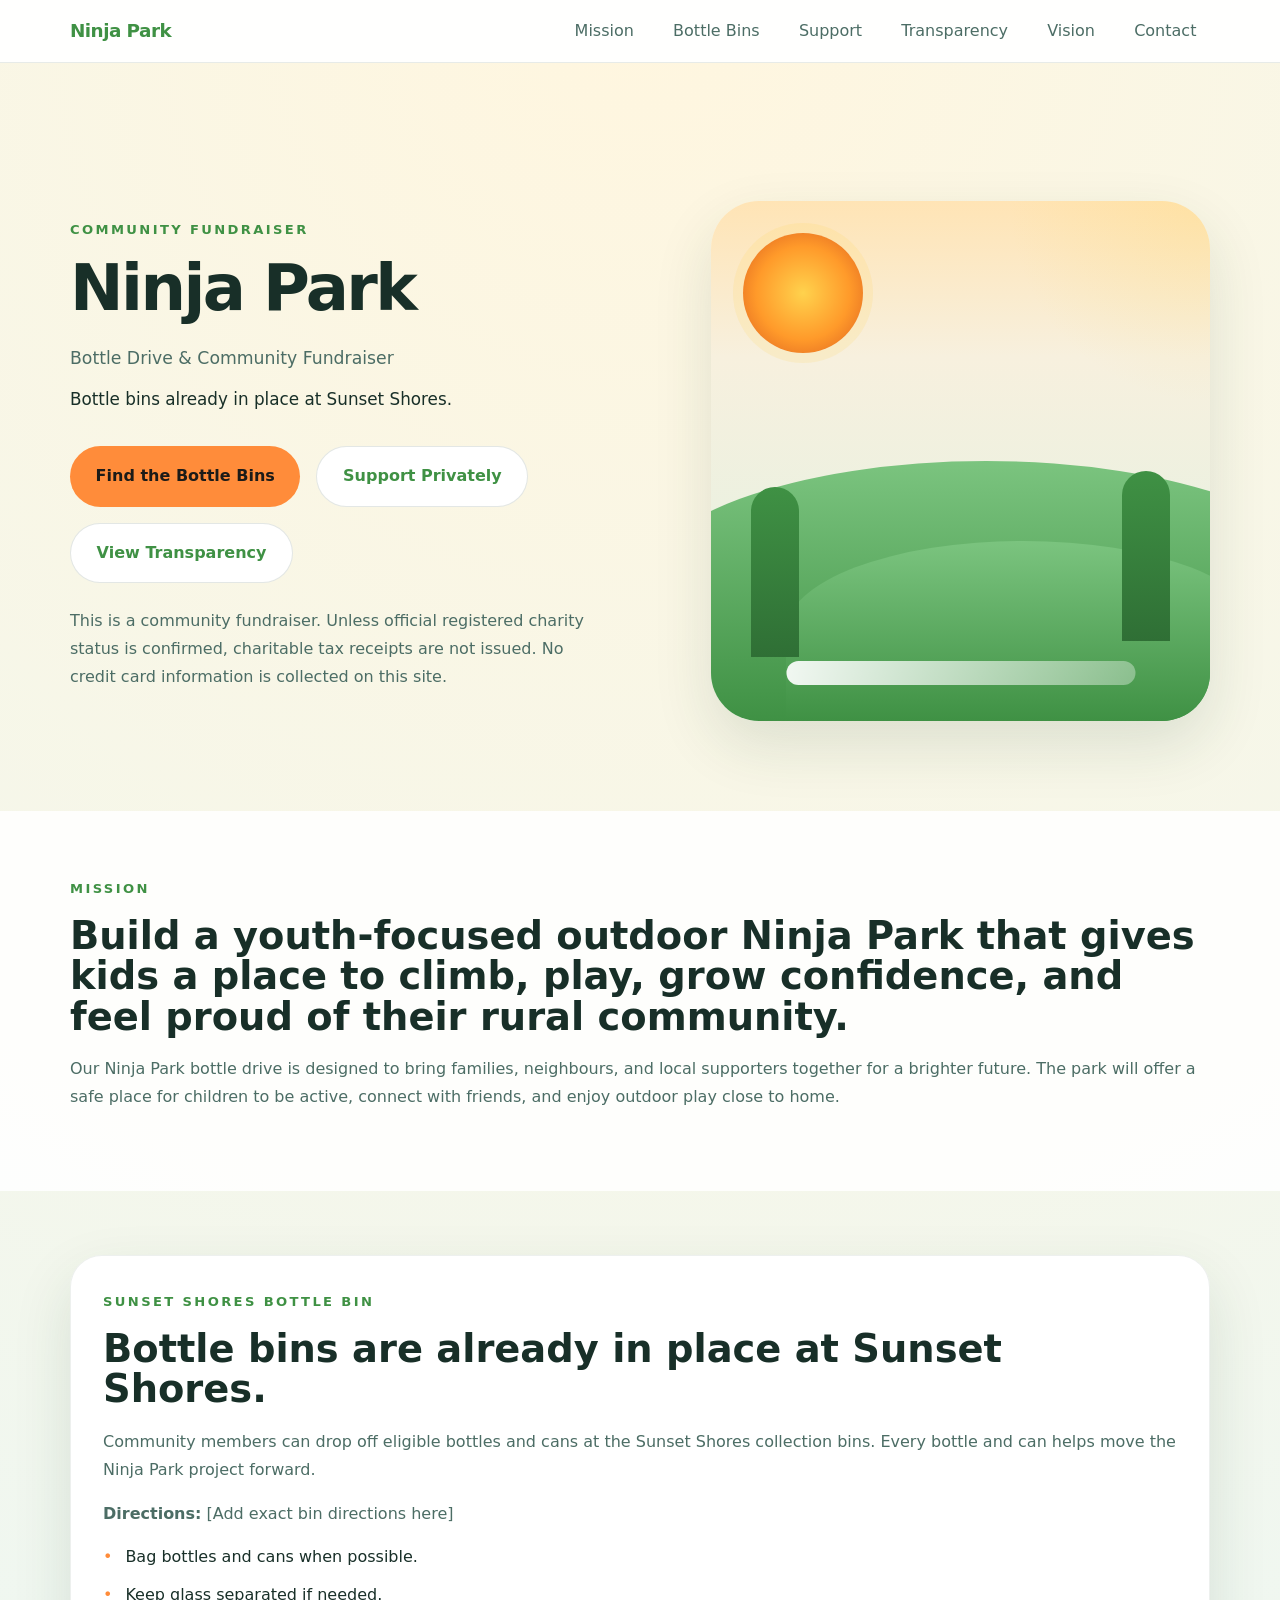
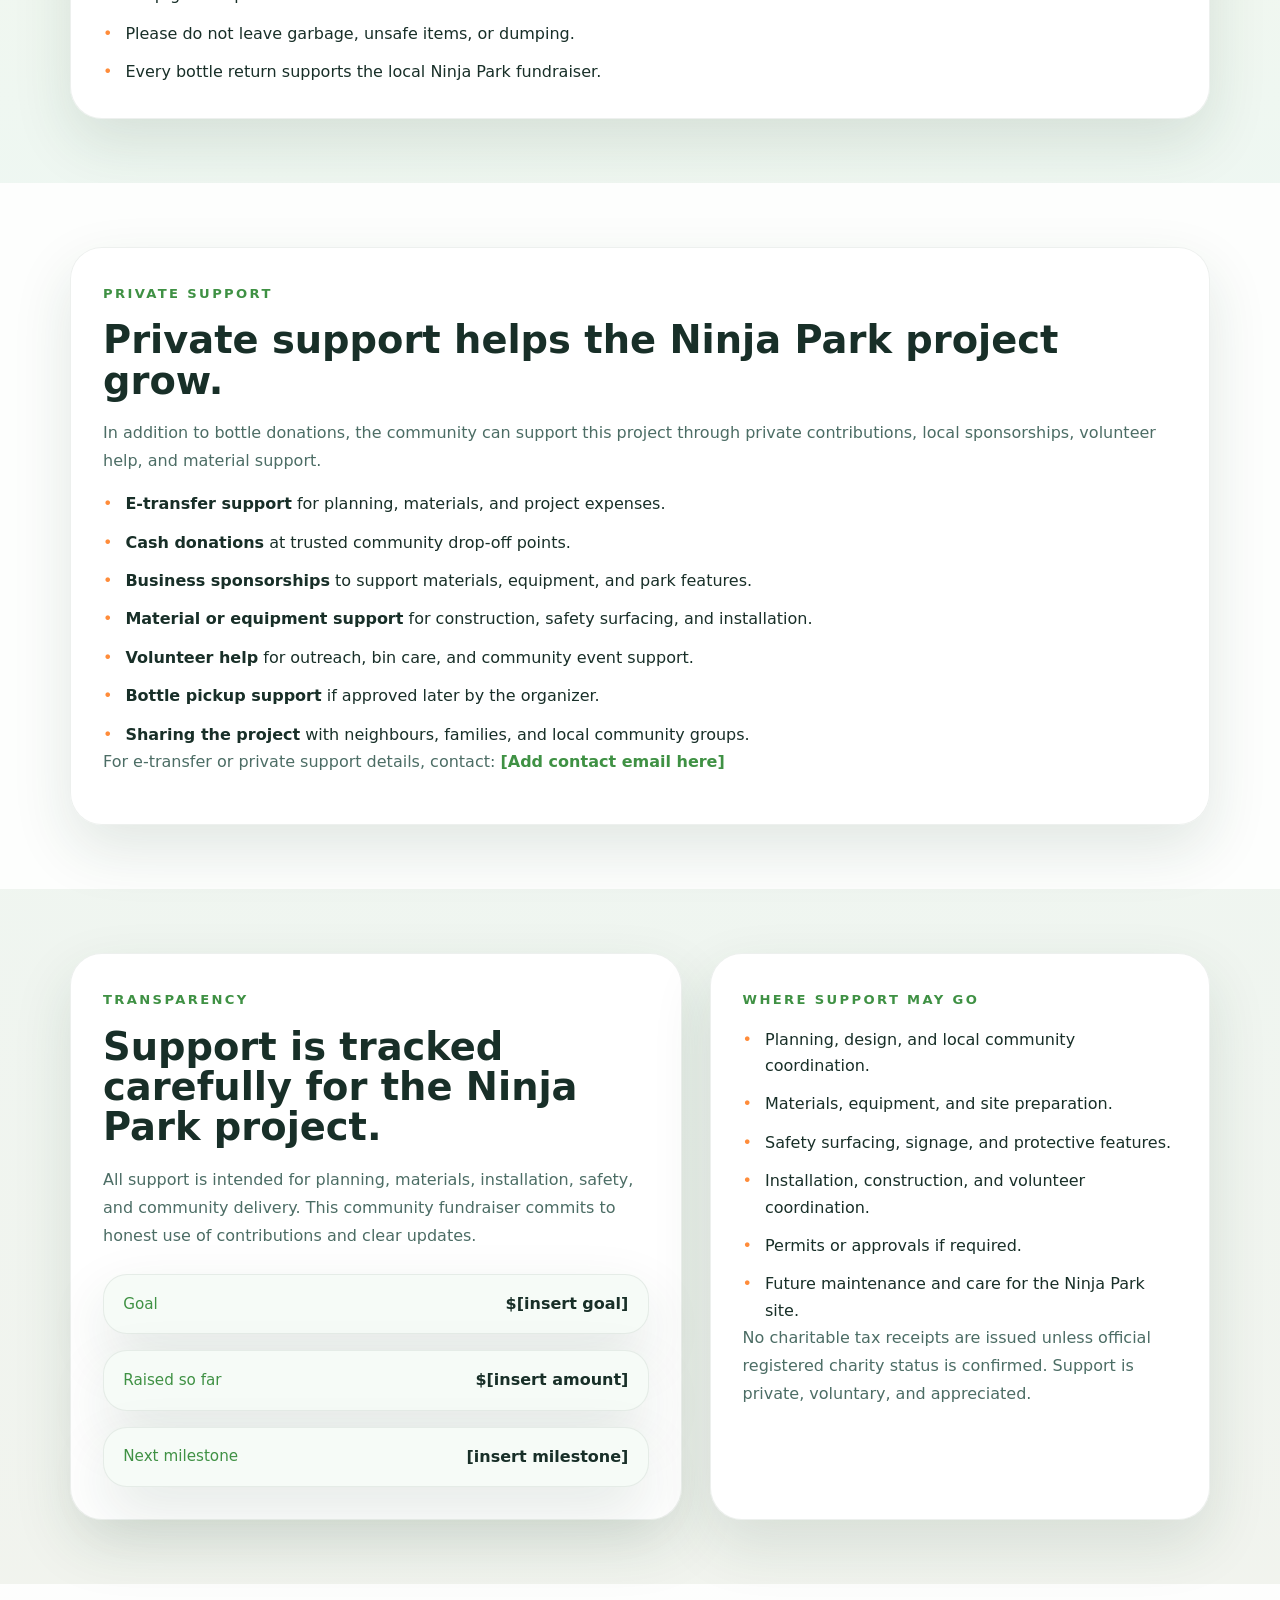
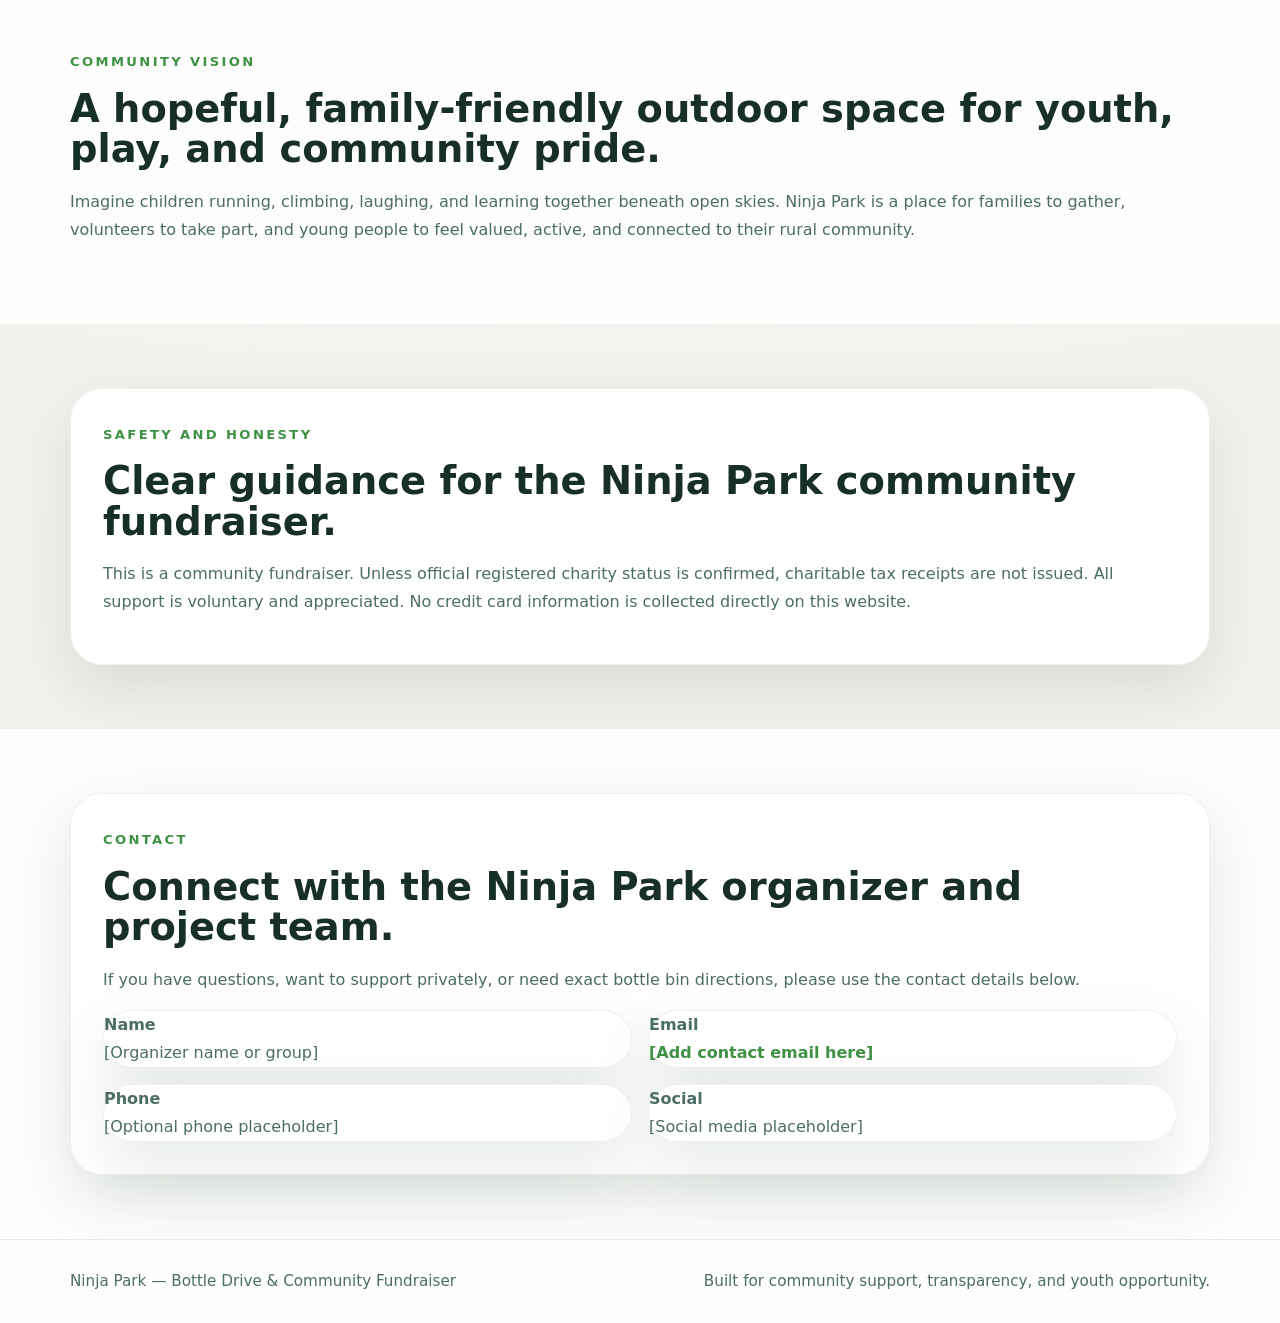
==== commit 78a8d0a1: "Publish Ninja Park launch-ready site and audit report" ====
--- a/index.html
+++ b/index.html
@@ -3,17 +3,19 @@
 <head>
   <meta charset="UTF-8" />
   <meta name="viewport" content="width=device-width, initial-scale=1.0" />
-  <meta name="description" content="Ninja Park is a community bottle drive & community fundraiser supporting a youth outdoor Ninja Park through local support and private contributions." />
+  <meta name="description" content="Ninja Park is a community bottle drive & community fundraiser at Sunset Shores supporting youth outdoor play through bottles, private support, and volunteer help." />
   <meta name="robots" content="noindex, nofollow" />
   <meta property="og:type" content="website" />
-  <meta property="og:title" content="Ninja Park" />
-  <meta property="og:description" content="Support the Ninja Park bottle drive and community fundraiser with bottles, private contributions, and local volunteers." />
-  <meta property="og:locale" content="en_US" />
+  <meta property="og:title" content="Ninja Park | Bottle Drive & Community Fundraiser" />
+  <meta property="og:description" content="Support Ninja Park with bottles, private contributions, sponsorship, volunteer help, and community sharing." />
+  <meta property="og:url" content="https://truckyabub.github.io/bottles-for-dreams/" />
+  <meta property="og:site_name" content="Ninja Park" />
   <meta name="theme-color" content="#f8c765" />
+  <link rel="stylesheet" href="styles.css" />
   <title>Ninja Park | Bottle Drive & Community Fundraiser</title>
-  <link rel="stylesheet" href="styles.css" />
 </head>
 <body>
+  <a class="skip-link" href="#main">Skip to main content</a>
   <header class="site-header">
     <div class="container header-inner">
       <a class="brand" href="#top">Ninja Park</a>
@@ -30,19 +32,20 @@
     </div>
   </header>
 
-  <main>
+  <main id="main">
     <section class="hero" id="top">
       <div class="container hero-grid">
         <div class="hero-copy">
           <p class="eyebrow">community fundraiser</p>
           <h1>Ninja Park</h1>
           <p class="hero-subtitle">Bottle Drive & Community Fundraiser</p>
+          <p class="hero-support">Bottle bins already in place at Sunset Shores.</p>
           <div class="hero-actions">
             <a class="button button-primary" href="#bins">Find the Bottle Bins</a>
             <a class="button button-secondary" href="#support">Support Privately</a>
-            <a class="button button-secondary" href="#transparency">Follow the Progress</a>
+            <a class="button button-secondary" href="#transparency">View Transparency</a>
           </div>
-          <p class="hero-note">This is a Ninja Park community fundraiser powered by families, neighbours, and private contributions. No credit card information is collected on this site.</p>
+          <p class="hero-note">This is a community fundraiser. Unless official registered charity status is confirmed, charitable tax receipts are not issued. No credit card information is collected on this site.</p>
         </div>
 
         <div class="hero-illustration" aria-hidden="true">
@@ -61,23 +64,23 @@
     <section class="section section-soft" id="mission">
       <div class="container">
         <span class="section-label">Mission</span>
-        <h2>Build a safe, playful place where youth can belong, challenge themselves, and feel proud of home.</h2>
-        <p>Our Ninja Park bottle drive is about more than recyclables. It is a rural community coming together to give children a bright, hopeful outdoor space for climbing, laughing, exploring, and building confidence. Every bottle donated at Sunset Shores and every private contribution supports the journey toward a youth Ninja Park that belongs to everyone.</p>
+        <h2>Build a youth-focused outdoor Ninja Park that gives kids a place to climb, play, grow confidence, and feel proud of their rural community.</h2>
+        <p>Our Ninja Park bottle drive is designed to bring families, neighbours, and local supporters together for a brighter future. The park will offer a safe place for children to be active, connect with friends, and enjoy outdoor play close to home.</p>
       </div>
     </section>
 
     <section class="section" id="bins">
       <div class="container card-card">
-        <span class="section-label">Bottle Bins Already in Place</span>
-        <h2>Bottle Bins Already in Place at Sunset Shores</h2>
-        <p>Community members can drop off eligible bottles and cans at the Sunset Shores bins. Thank you for helping keep our area clean while giving youth a better place to play.</p>
+        <span class="section-label">Sunset Shores Bottle Bin</span>
+        <h2>Bottle bins are already in place at Sunset Shores.</h2>
+        <p>Community members can drop off eligible bottles and cans at the Sunset Shores collection bins. Every bottle and can helps move the Ninja Park project forward.</p>
         <div class="bin-details">
-          <p><strong>Location:</strong> [Add exact bin location or directions here]</p>
+          <p><strong>Directions:</strong> [Add exact bin directions here]</p>
           <ul class="feature-list">
             <li>Bag bottles and cans when possible.</li>
             <li>Keep glass separated if needed.</li>
-            <li>Please do not leave garbage or unsafe items.</li>
-            <li>Every bottle counts toward Ninja Park support.</li>
+            <li>Please do not leave garbage, unsafe items, or dumping.</li>
+            <li>Every bottle return supports the local Ninja Park fundraiser.</li>
           </ul>
         </div>
       </div>
@@ -85,43 +88,45 @@
 
     <section class="section section-soft" id="support">
       <div class="container card-card">
-        <span class="section-label">Other Ways to Support</span>
+        <span class="section-label">Private Support</span>
         <h2>Private support helps the Ninja Park project grow.</h2>
-        <p>In addition to bottle donations, support is welcome from individuals, families, businesses, and friends of the community.</p>
+        <p>In addition to bottle donations, the community can support this project through private contributions, local sponsorships, volunteer help, and material support.</p>
         <ul class="support-list">
           <li><strong>E-transfer support</strong> for planning, materials, and project expenses.</li>
           <li><strong>Cash donations</strong> at trusted community drop-off points.</li>
-          <li><strong>Local business sponsorship</strong> to help the Ninja Park become a reality.</li>
-          <li><strong>Materials or equipment support</strong> for construction, safety surfacing, or park features.</li>
-          <li><strong>Volunteer help</strong> for organizing bins, outreach, and build days.</li>
-          <li><strong>Sharing the project</strong> with friends, family, and neighbours.</li>
+          <li><strong>Business sponsorships</strong> to support materials, equipment, and park features.</li>
+          <li><strong>Material or equipment support</strong> for construction, safety surfacing, and installation.</li>
+          <li><strong>Volunteer help</strong> for outreach, bin care, and community event support.</li>
+          <li><strong>Bottle pickup support</strong> if approved later by the organizer.</li>
+          <li><strong>Sharing the project</strong> with neighbours, families, and local community groups.</li>
         </ul>
-        <p class="support-contact">For e-transfer or private support, please contact: <a href="mailto:[your email here]">[your email here]</a></p>
+        <p class="support-contact">For e-transfer or private support details, contact: <a href="mailto:[Add contact email here]">[Add contact email here]</a></p>
       </div>
     </section>
 
     <section class="section" id="transparency">
       <div class="container grid-two">
         <div class="card-card">
-          <span class="section-label">Where the Support Goes</span>
-          <h2>Funds and contributions are tracked and used for the Ninja Park project.</h2>
-          <p>Bottle returns and private donations are directed toward planning, materials, permits if needed, equipment, installation, safety features, signage, and future maintenance. Our goal is to keep the process honest, clear, and rooted in community trust.</p>
+          <span class="section-label">Transparency</span>
+          <h2>Support is tracked carefully for the Ninja Park project.</h2>
+          <p>All support is intended for planning, materials, installation, safety, and community delivery. This community fundraiser commits to honest use of contributions and clear updates.</p>
           <div class="tracker">
             <div><span class="tracker-label">Goal</span><strong id="progress-goal">$[insert goal]</strong></div>
             <div><span class="tracker-label">Raised so far</span><strong id="progress-raised">$[insert amount]</strong></div>
-            <div><span class="tracker-label">Next milestone</span><strong id="progress-milestone">$[insert milestone]</strong></div>
+            <div><span class="tracker-label">Next milestone</span><strong id="progress-milestone">[insert milestone]</strong></div>
           </div>
         </div>
         <div class="card-card">
-          <span class="section-label">Transparency</span>
-          <h2>Tracking the support with care.</h2>
-          <p>We commit to tracking funds and contributions clearly. Updates, milestones, and reporting will be shared as the Ninja Park project progresses. This is a community fundraiser, and every contribution is private and appreciated.</p>
+          <span class="section-label">Where support may go</span>
           <ul class="feature-list">
-            <li>Collected bottle returns support Ninja Park costs.</li>
-            <li>Private contributions support planning, construction, and safety.</li>
-            <li>No charitable tax receipts are issued unless registered charity status is confirmed later.</li>
-            <li>Details will be updated openly as the campaign develops.</li>
+            <li>Planning, design, and local community coordination.</li>
+            <li>Materials, equipment, and site preparation.</li>
+            <li>Safety surfacing, signage, and protective features.</li>
+            <li>Installation, construction, and volunteer coordination.</li>
+            <li>Permits or approvals if required.</li>
+            <li>Future maintenance and care for the Ninja Park site.</li>
           </ul>
+          <p>No charitable tax receipts are issued unless official registered charity status is confirmed. Support is private, voluntary, and appreciated.</p>
         </div>
       </div>
     </section>
@@ -129,30 +134,30 @@
     <section class="section section-soft" id="vision">
       <div class="container">
         <span class="section-label">Community Vision</span>
-        <h2>Building a place where kids can run, climb, laugh, and feel connected to their community.</h2>
-        <p>Imagine an outdoor Ninja Park where children chase sunsets, practice new skills, cheer on friends, and discover the joy of shared play. This is a place for families to gather, volunteers to help, and the next generation to feel proud of what their community created together.</p>
+        <h2>A hopeful, family-friendly outdoor space for youth, play, and community pride.</h2>
+        <p>Imagine children running, climbing, laughing, and learning together beneath open skies. Ninja Park is a place for families to gather, volunteers to take part, and young people to feel valued, active, and connected to their rural community.</p>
       </div>
     </section>
 
     <section class="section" id="disclaimer">
       <div class="container card-card">
         <span class="section-label">Safety and Honesty</span>
-        <h2>Ninja Park community fundraiser with clear, responsible guidance.</h2>
-        <p>This is a Ninja Park community fundraiser. Unless official registered charity status is confirmed, charitable tax receipts are not issued. All support is voluntary and appreciated. No credit card information is collected directly on this website.</p>
+        <h2>Clear guidance for the Ninja Park community fundraiser.</h2>
+        <p>This is a community fundraiser. Unless official registered charity status is confirmed, charitable tax receipts are not issued. All support is voluntary and appreciated. No credit card information is collected directly on this website.</p>
       </div>
     </section>
 
     <section class="section section-soft" id="contact">
       <div class="container card-card">
         <span class="section-label">Contact</span>
-        <h2>Connect with the Ninja Park organizer and community project team.</h2>
-        <p>If you have questions, want to support privately, or need more bottle bin directions, please reach out through the contact details below.</p>
+        <h2>Connect with the Ninja Park organizer and project team.</h2>
+        <p>If you have questions, want to support privately, or need exact bottle bin directions, please use the contact details below.</p>
         <div class="contact-grid">
           <div>
             <p><strong>Name</strong><br>[Organizer name or group]</p>
           </div>
           <div>
-            <p><strong>Email</strong><br><a href="mailto:[your email here]">[your email here]</a></p>
+            <p><strong>Email</strong><br><a href="mailto:[Add contact email here]">[Add contact email here]</a></p>
           </div>
           <div>
             <p><strong>Phone</strong><br>[Optional phone placeholder]</p>
@@ -167,8 +172,8 @@
 
   <footer class="site-footer">
     <div class="container footer-inner">
-      <p class="footer-copy">Ninja Park is a local bottle drive and community support project. This site is built to be simple, safe, and transparent.</p>
-      <p class="footer-note">Updated for launch readiness. Change the site from noindex/nofollow to index/follow when you are ready to publish publicly.</p>
+      <p class="footer-copy">Ninja Park — Bottle Drive &amp; Community Fundraiser</p>
+      <p class="footer-note">Built for community support, transparency, and youth opportunity.</p>
     </div>
   </footer>
 
--- a/styles.css
+++ b/styles.css
@@ -1,18 +1,18 @@
-/* Bright, community-focused theme */
+/* Bright, family-friendly Ninja Park theme */
 :root {
   color-scheme: light;
-  font-family: Inter, system-ui, -apple-system, BlinkMacSystemFont, 'Segoe UI', sans-serif;
+  font-family: Inter, system-ui, -apple-system, BlinkMacSystemFont, "Segoe UI", sans-serif;
   background: #f9f7f1;
-  color: #163d2f;
+  color: #1c322a;
   font-size: 16px;
   line-height: 1.65;
   --forest: #3f9144;
-  --sky: #7fc0e8;
-  --sun: #ffd24d;
+  --sky: #73bde1;
+  --sun: #f8c765;
   --gold: #f7b32b;
-  --accent: #ff9a2a;
-  --text: #18322f;
-  --muted: #4a6b6a;
+  --accent: #ff8c3a;
+  --text: #182f28;
+  --muted: #4c6d65;
   --card: rgba(255, 255, 255, 0.96);
   --shadow: 0 24px 60px rgba(26, 63, 44, 0.12);
 }
@@ -28,7 +28,27 @@
 body {
   margin: 0;
   min-height: 100vh;
-  background: linear-gradient(180deg, #fff7e3 0%, #f4f0ea 38%, #eef7f2 100%);
+  background: radial-gradient(circle at top, #fff6df 0%, #eef7f2 42%, #f4f0ea 100%);
+  color: var(--text);
+}
+
+.skip-link {
+  position: absolute;
+  left: 1rem;
+  top: 1rem;
+  z-index: 30;
+  padding: 0.85rem 1rem;
+  background: rgba(26, 63, 44, 0.95);
+  color: #fff;
+  border-radius: 999px;
+  transform: translateY(-120%);
+  opacity: 0;
+  transition: transform 180ms ease, opacity 180ms ease;
+}
+
+.skip-link:focus-visible {
+  transform: translateY(0);
+  opacity: 1;
 }
 
 button,
@@ -55,7 +75,7 @@
   position: sticky;
   top: 0;
   z-index: 20;
-  background: rgba(255, 255, 255, 0.95);
+  background: rgba(255, 255, 255, 0.96);
   border-bottom: 1px solid rgba(26, 63, 44, 0.1);
   backdrop-filter: blur(10px);
 }
@@ -65,7 +85,7 @@
   align-items: center;
   justify-content: space-between;
   gap: 1rem;
-  padding: 1.15rem 0;
+  padding: 1rem 0;
 }
 
 .brand {
@@ -79,7 +99,7 @@
 .nav-list {
   display: flex;
   flex-wrap: wrap;
-  gap: 0.85rem;
+  gap: 0.75rem;
   align-items: center;
   margin: 0;
   padding: 0;
@@ -89,7 +109,7 @@
 .nav-list a {
   color: var(--muted);
   text-decoration: none;
-  padding: 0.45rem 0.85rem;
+  padding: 0.5rem 0.85rem;
   border-radius: 999px;
   transition: background 180ms ease, color 180ms ease;
 }
@@ -106,10 +126,10 @@
 
 .hero-grid {
   display: grid;
-  grid-template-columns: 1.2fr 0.95fr;
+  grid-template-columns: minmax(0, 1.1fr) minmax(320px, 0.9fr);
   align-items: center;
   gap: 2rem;
-  min-height: 740px;
+  min-height: 700px;
 }
 
 .hero-copy {
@@ -128,23 +148,29 @@
 
 h1 {
   margin: 0;
-  font-size: clamp(2.85rem, 5vw, 4.6rem);
+  font-size: clamp(3rem, 5vw, 4.6rem);
   letter-spacing: -0.04em;
   line-height: 0.95;
 }
 
 .hero-subtitle {
-  margin: 1.5rem 0 0;
-  max-width: 36rem;
+  margin: 1.5rem 0 0.5rem;
+  max-width: 38rem;
   color: var(--muted);
   font-size: 1.08rem;
+}
+
+.hero-support {
+  margin: 0.75rem 0 1.5rem;
+  color: var(--text);
+  font-size: 1.05rem;
 }
 
 .hero-actions {
   display: flex;
   flex-wrap: wrap;
   gap: 1rem;
-  margin: 2rem 0 1rem;
+  margin: 2rem 0 1.5rem;
 }
 
 .button {
@@ -153,8 +179,9 @@
   justify-content: center;
   border: none;
   border-radius: 999px;
-  padding: 1rem 1.55rem;
+  padding: 1rem 1.6rem;
   font-weight: 700;
+  text-decoration: none;
   transition: transform 180ms ease, box-shadow 180ms ease, background-color 180ms ease;
 }
 
@@ -169,11 +196,15 @@
   color: #1c1b18;
 }
 
-.button-secondary,
-.button-tertiary {
+.button-secondary {
   background: #ffffff;
   color: var(--forest);
   border: 1px solid rgba(26, 63, 44, 0.12);
+}
+
+.button:focus-visible {
+  outline: 3px solid rgba(64, 145, 72, 0.35);
+  outline-offset: 3px;
 }
 
 .hero-note {
@@ -258,35 +289,12 @@
   background: linear-gradient(90deg, rgba(255, 255, 255, 0.92), rgba(255, 255, 255, 0.35));
 }
 
-.family {
-  position: absolute;
-  left: 50%;
-  bottom: 6rem;
-  width: 120px;
-  height: 120px;
-  transform: translateX(-50%);
-  border-radius: 30px;
-  background: radial-gradient(circle at 50% 25%, #ffffff 0%, rgba(255, 255, 255, 0.8) 45%, transparent 54%);
-  box-shadow: inset 0 0 0 4px rgba(74, 169, 108, 0.18);
-}
-
-.bottle-icon {
-  position: absolute;
-  bottom: 8rem;
-  right: 3rem;
-  width: 32px;
-  height: 60px;
-  border-radius: 24px;
-  background: linear-gradient(180deg, #b7e4ff 0%, #4aa8df 100%);
-  box-shadow: 0 10px 20px rgba(26, 63, 44, 0.18);
-}
-
 .section {
-  padding: 4rem 0;
+  padding: clamp(3rem, 5vw, 4rem) 0;
 }
 
 .section-soft {
-  background: rgba(255, 255, 255, 0.92);
+  background: rgba(255, 255, 255, 0.88);
 }
 
 .section-label {
@@ -300,7 +308,7 @@
 }
 
 h2 {
-  margin: 0 0 1rem;
+  margin: 0 0 1.15rem;
   font-size: clamp(2rem, 3vw, 2.75rem);
   line-height: 1.05;
   color: var(--text);
@@ -424,7 +432,6 @@
   .contact-grid {
     grid-template-columns: 1fr;
   }
-
   .hero-illustration {
     min-height: 420px;
   }
@@ -435,11 +442,9 @@
     flex-direction: column;
     align-items: flex-start;
   }
-
   .nav-list {
     gap: 0.55rem;
   }
-
   .button {
     width: 100%;
   }
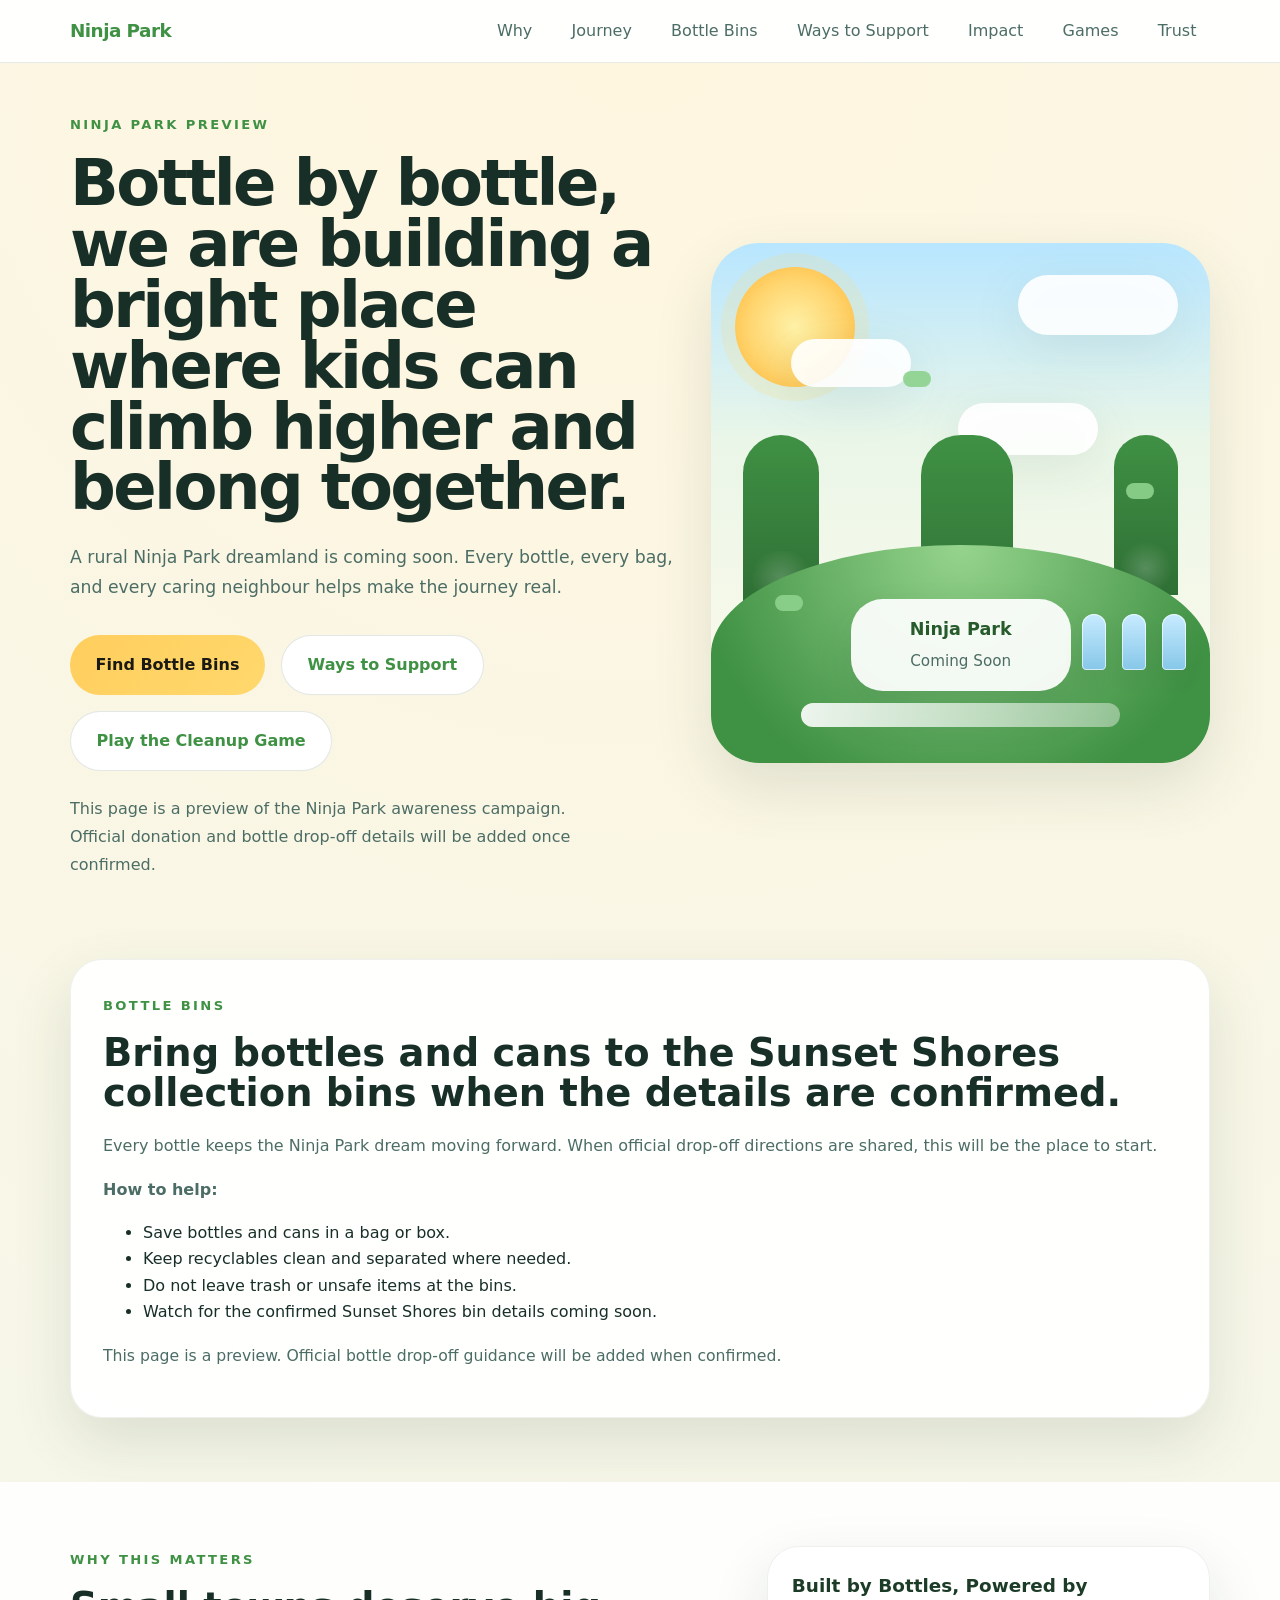
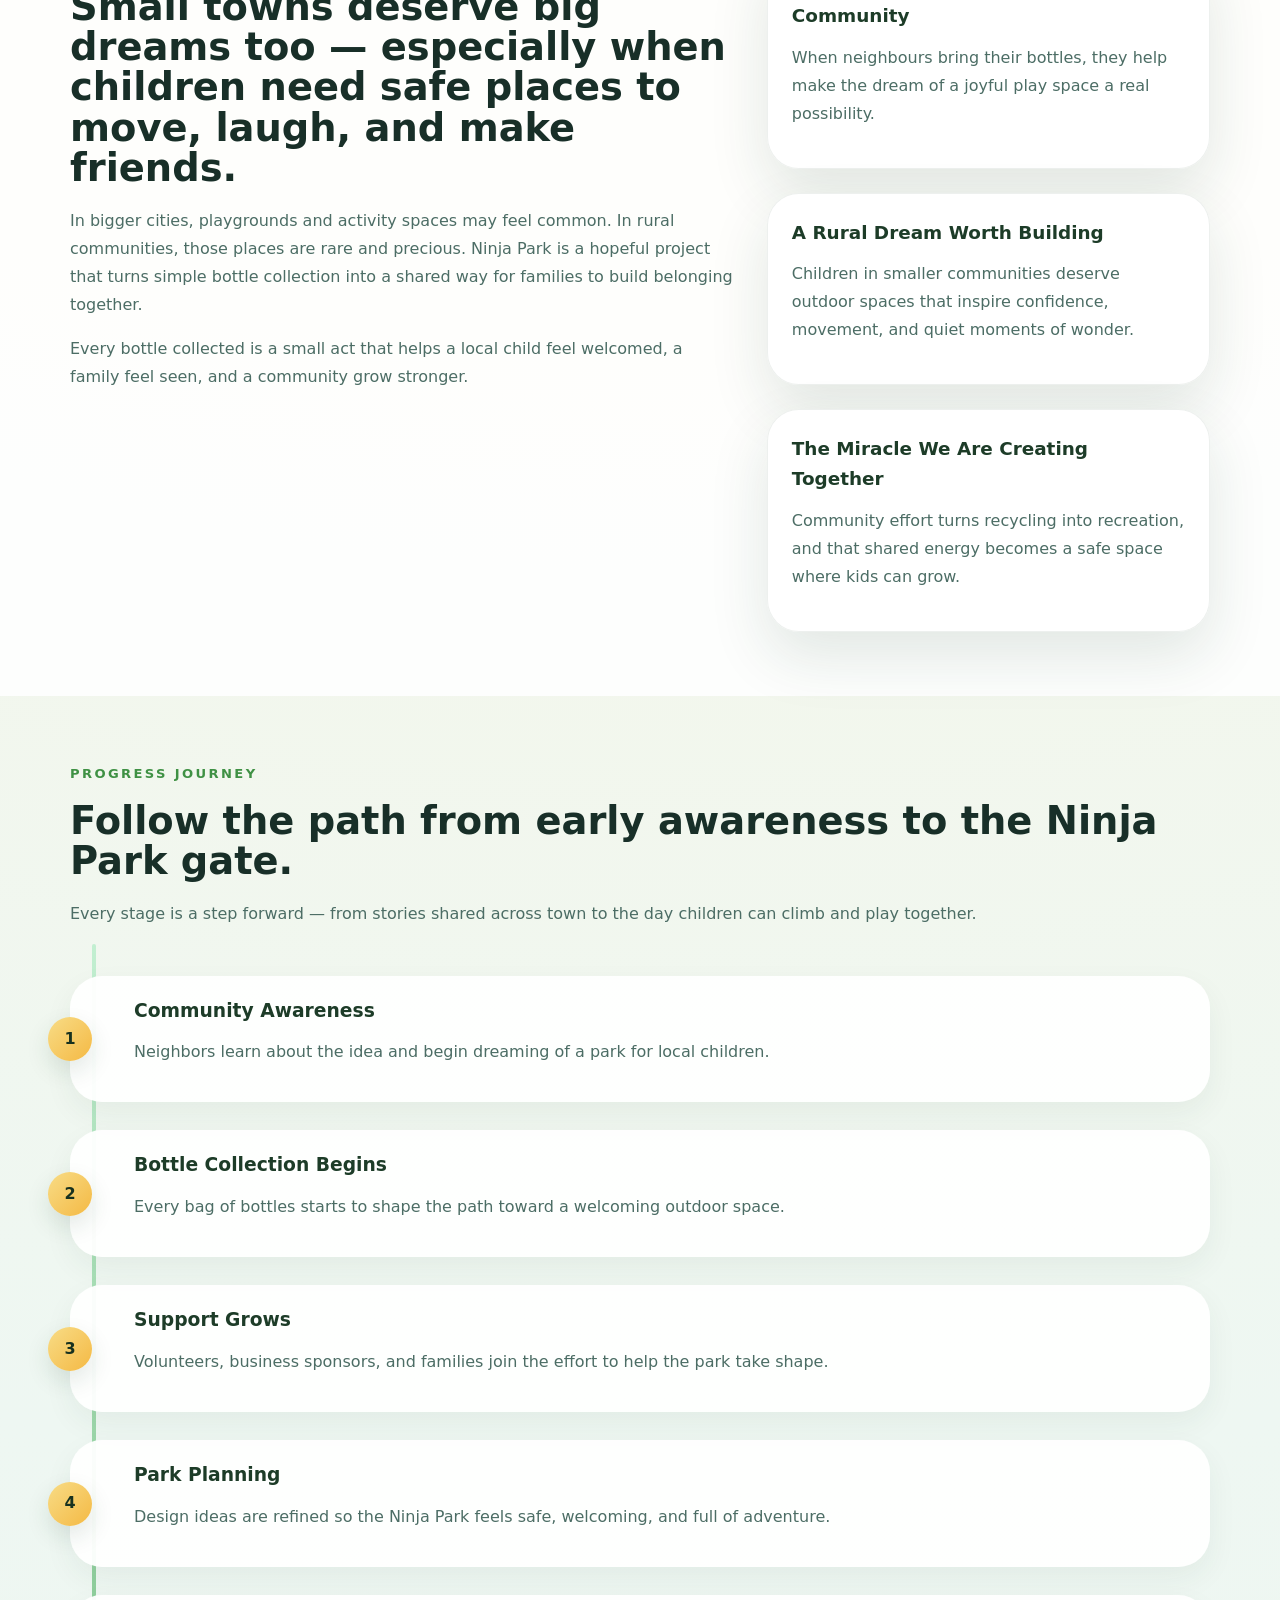
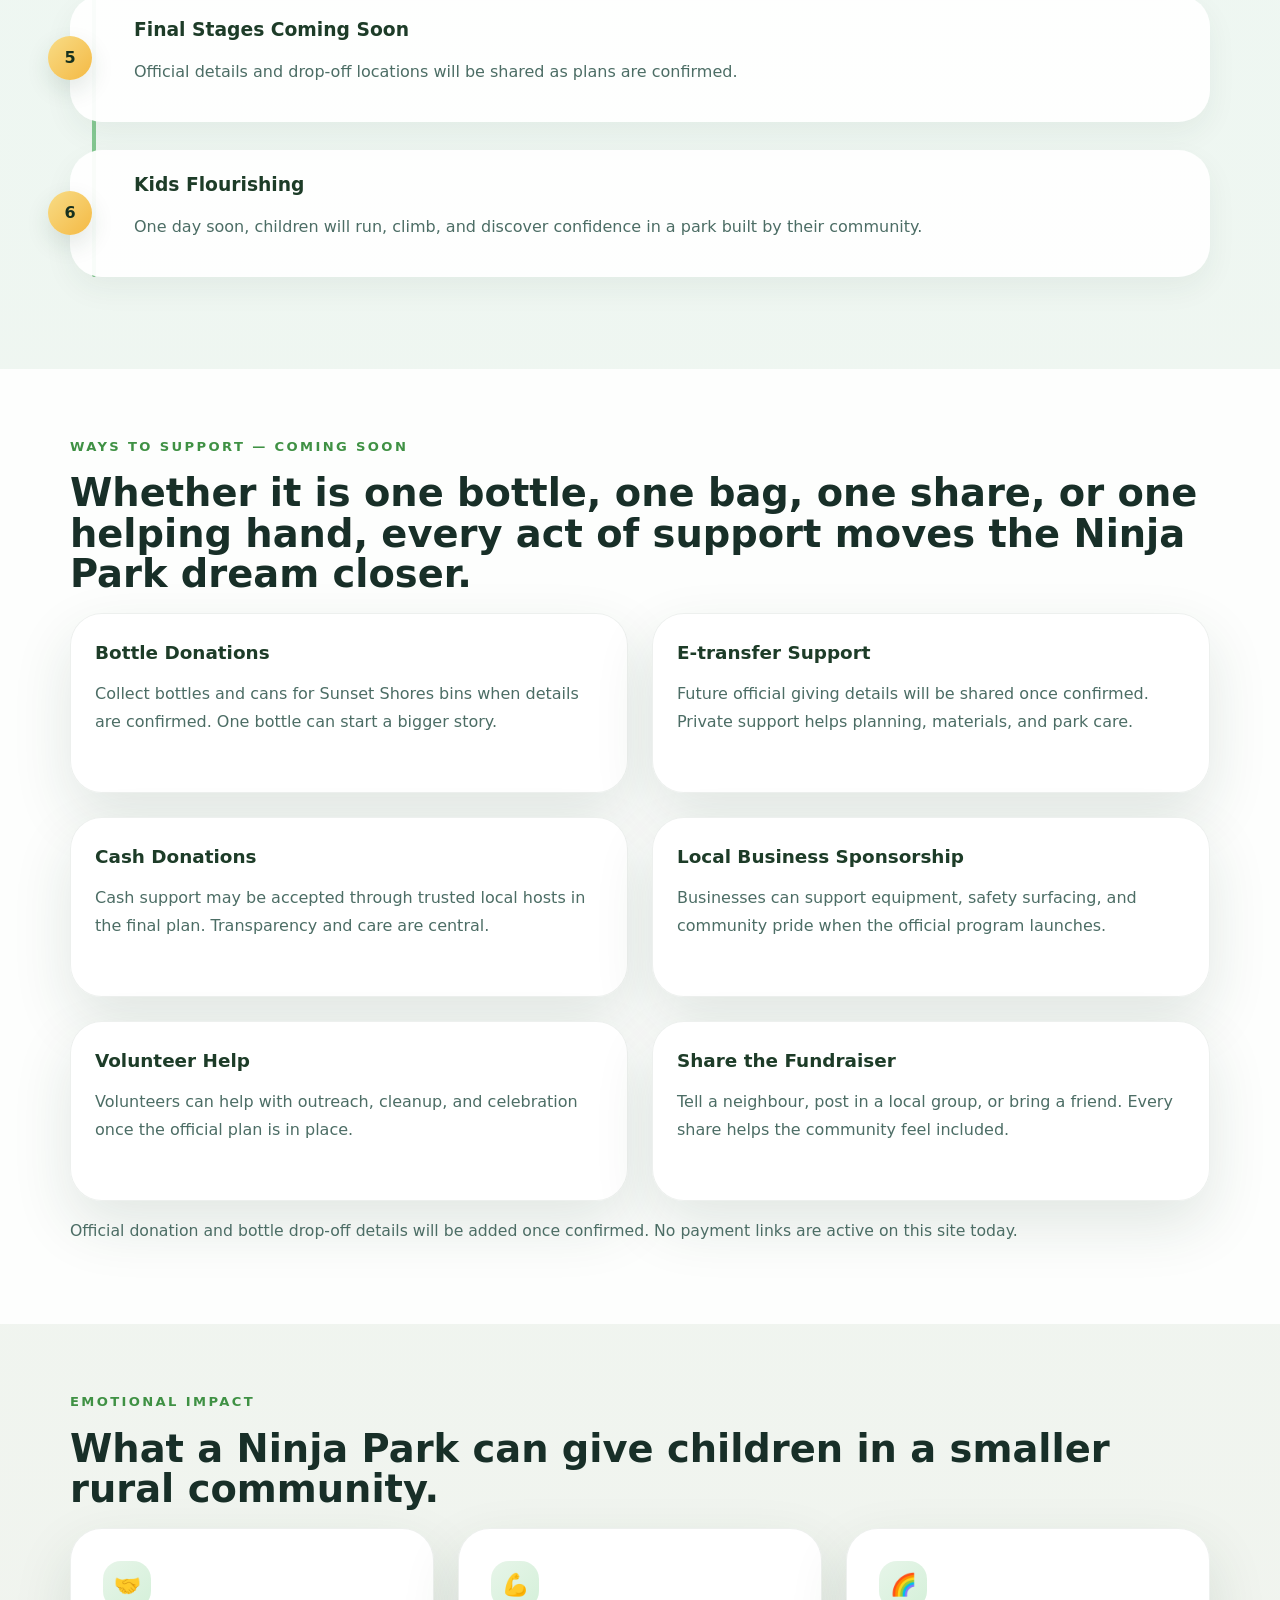
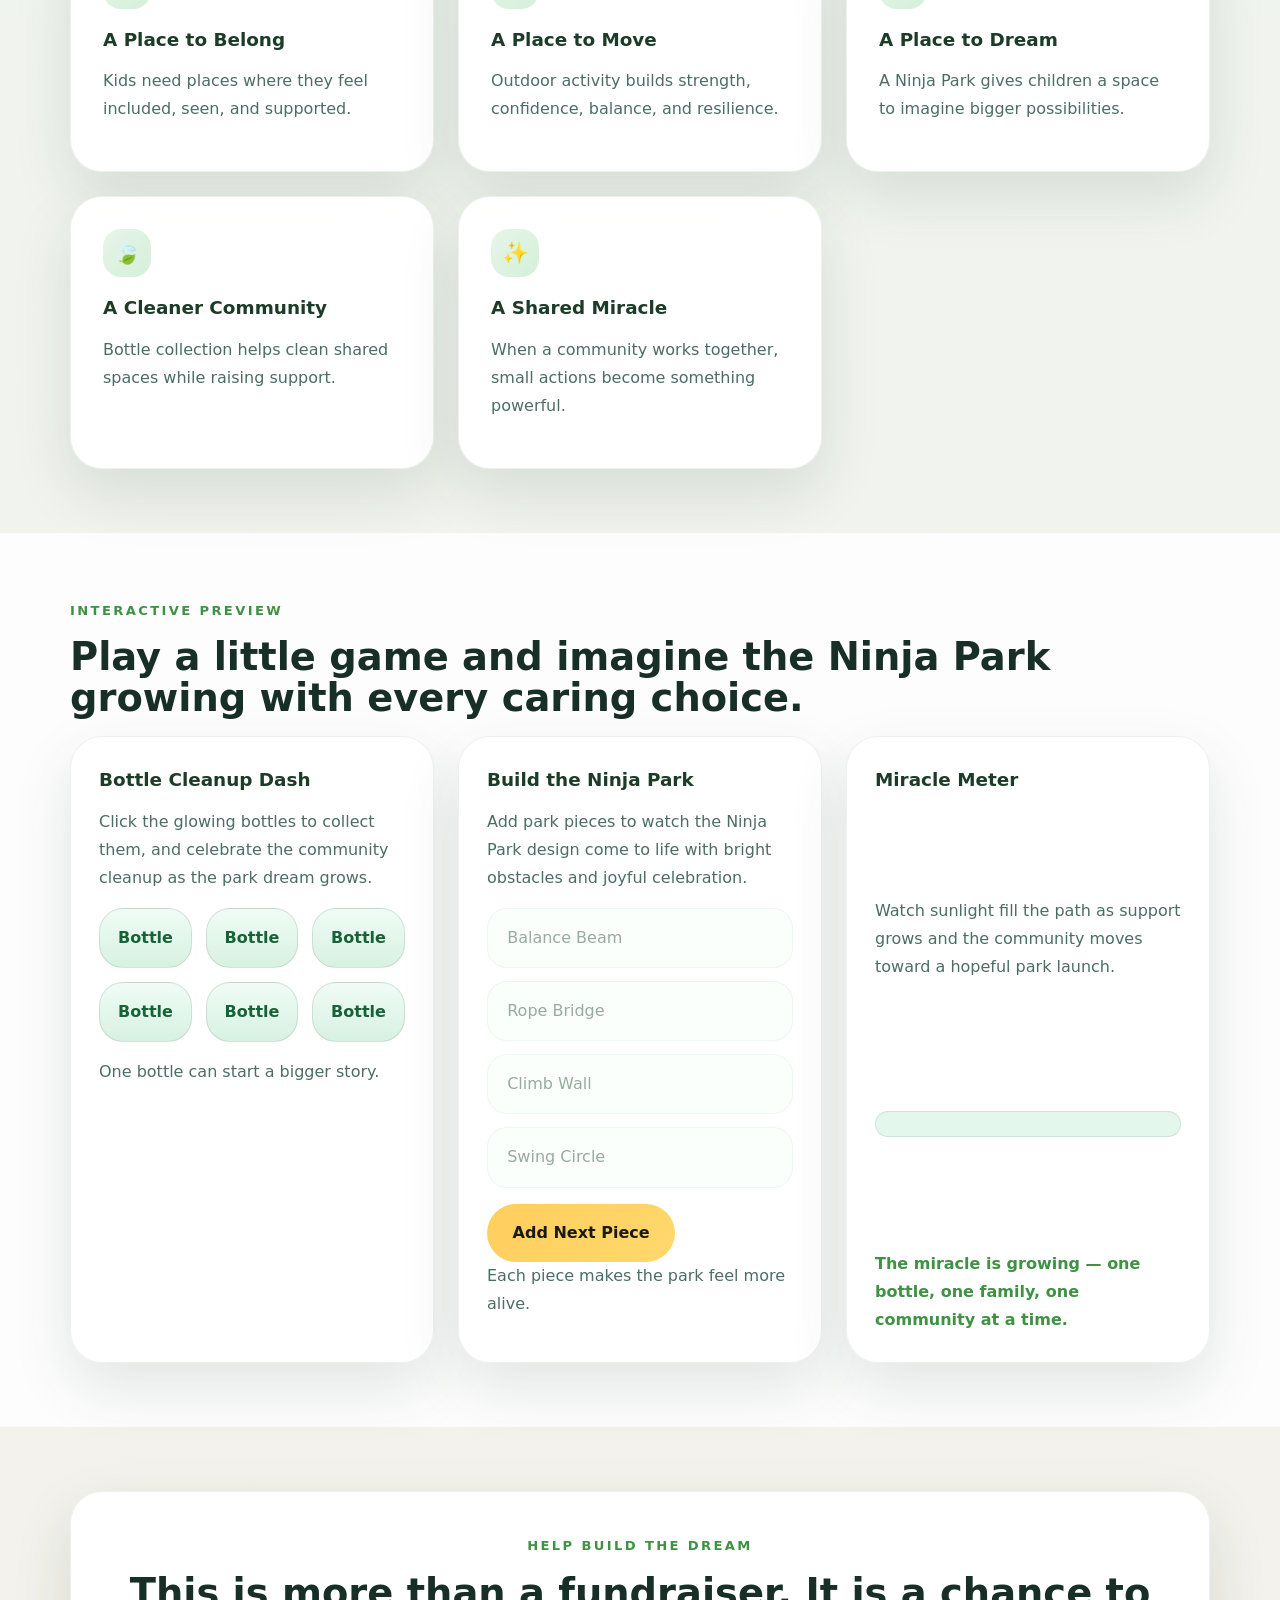
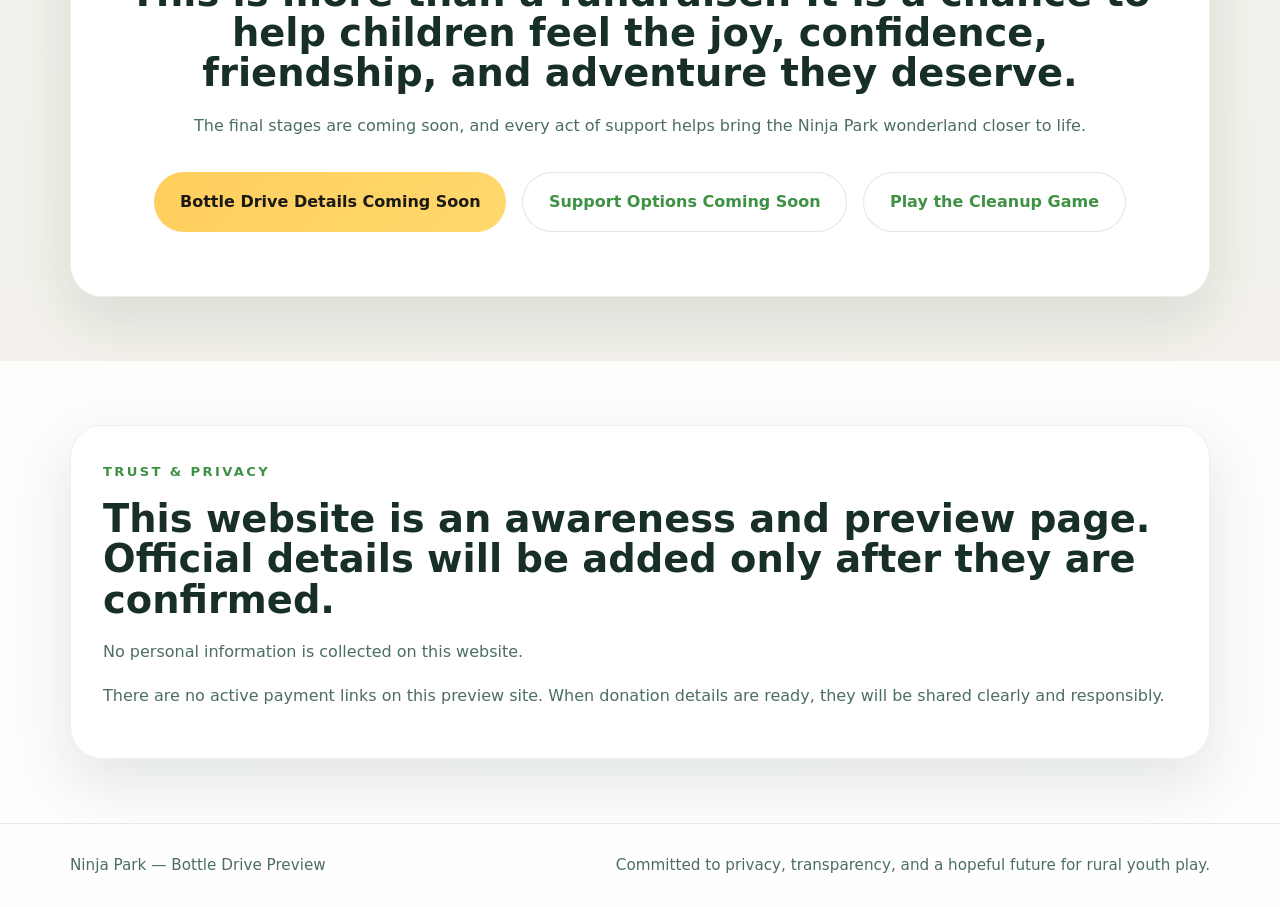
==== commit 519f35cb: "Complete Ninja Park preview site update with immersive hero, mobile nav, support sections, and games" ====
--- a/index.html
+++ b/index.html
@@ -3,30 +3,33 @@
 <head>
   <meta charset="UTF-8" />
   <meta name="viewport" content="width=device-width, initial-scale=1.0" />
-  <meta name="description" content="Ninja Park is a community bottle drive & community fundraiser at Sunset Shores supporting youth outdoor play through bottles, private support, and volunteer help." />
-  <meta name="robots" content="noindex, nofollow" />
+  <meta name="description" content="Ninja Park is a privacy-first preview page for a rural bottle drive fundraiser that will help build a joyful outdoor Ninja Park for children." />
   <meta property="og:type" content="website" />
-  <meta property="og:title" content="Ninja Park | Bottle Drive & Community Fundraiser" />
-  <meta property="og:description" content="Support Ninja Park with bottles, private contributions, sponsorship, volunteer help, and community sharing." />
+  <meta property="og:title" content="Ninja Park | Bottle Drive Preview" />
+  <meta property="og:description" content="Support a rural community as it turns bottle collection into a hopeful Ninja Park where children can play, belong, and dream." />
   <meta property="og:url" content="https://truckyabub.github.io/bottles-for-dreams/" />
   <meta property="og:site_name" content="Ninja Park" />
   <meta name="theme-color" content="#f8c765" />
   <link rel="stylesheet" href="styles.css" />
-  <title>Ninja Park | Bottle Drive & Community Fundraiser</title>
+  <title>Ninja Park | Bottle Drive Preview</title>
 </head>
 <body>
   <a class="skip-link" href="#main">Skip to main content</a>
   <header class="site-header">
     <div class="container header-inner">
       <a class="brand" href="#top">Ninja Park</a>
-      <nav aria-label="Primary navigation">
+      <button class="nav-toggle" aria-expanded="false" aria-controls="primary-navigation">
+        <span class="nav-toggle-label">Menu</span>
+      </button>
+      <nav aria-label="Primary navigation" id="primary-navigation">
         <ul class="nav-list">
-          <li><a href="#mission">Mission</a></li>
+          <li><a href="#why">Why</a></li>
+          <li><a href="#journey">Journey</a></li>
           <li><a href="#bins">Bottle Bins</a></li>
-          <li><a href="#support">Support</a></li>
-          <li><a href="#transparency">Transparency</a></li>
-          <li><a href="#vision">Vision</a></li>
-          <li><a href="#contact">Contact</a></li>
+          <li><a href="#support">Ways to Support</a></li>
+          <li><a href="#impact">Impact</a></li>
+          <li><a href="#games">Games</a></li>
+          <li><a href="#trust">Trust</a></li>
         </ul>
       </nav>
     </div>
@@ -36,144 +39,280 @@
     <section class="hero" id="top">
       <div class="container hero-grid">
         <div class="hero-copy">
-          <p class="eyebrow">community fundraiser</p>
-          <h1>Ninja Park</h1>
-          <p class="hero-subtitle">Bottle Drive & Community Fundraiser</p>
-          <p class="hero-support">Bottle bins already in place at Sunset Shores.</p>
+          <p class="eyebrow">Ninja Park preview</p>
+          <h1>Bottle by bottle, we are building a bright place where kids can climb higher and belong together.</h1>
+          <p class="hero-subtitle">A rural Ninja Park dreamland is coming soon. Every bottle, every bag, and every caring neighbour helps make the journey real.</p>
           <div class="hero-actions">
-            <a class="button button-primary" href="#bins">Find the Bottle Bins</a>
-            <a class="button button-secondary" href="#support">Support Privately</a>
-            <a class="button button-secondary" href="#transparency">View Transparency</a>
-          </div>
-          <p class="hero-note">This is a community fundraiser. Unless official registered charity status is confirmed, charitable tax receipts are not issued. No credit card information is collected on this site.</p>
+            <a class="button button-primary" href="#bins">Find Bottle Bins</a>
+            <a class="button button-secondary" href="#support">Ways to Support</a>
+            <a class="button button-secondary" href="#games">Play the Cleanup Game</a>
+          </div>
+          <p class="hero-note">This page is a preview of the Ninja Park awareness campaign. Official donation and bottle drop-off details will be added once confirmed.</p>
         </div>
 
         <div class="hero-illustration" aria-hidden="true">
-          <div class="sunset"></div>
-          <div class="hill hill-one"></div>
-          <div class="hill hill-two"></div>
-          <div class="tree tree-one"></div>
-          <div class="tree tree-two"></div>
-          <div class="park-path"></div>
-          <div class="family"></div>
-          <div class="bottle-icon"></div>
-        </div>
-      </div>
-    </section>
-
-    <section class="section section-soft" id="mission">
-      <div class="container">
-        <span class="section-label">Mission</span>
-        <h2>Build a youth-focused outdoor Ninja Park that gives kids a place to climb, play, grow confidence, and feel proud of their rural community.</h2>
-        <p>Our Ninja Park bottle drive is designed to bring families, neighbours, and local supporters together for a brighter future. The park will offer a safe place for children to be active, connect with friends, and enjoy outdoor play close to home.</p>
+          <div class="hero-sun"></div>
+          <div class="hero-cloud cloud-one"></div>
+          <div class="hero-cloud cloud-two"></div>
+          <div class="hero-cloud cloud-three"></div>
+          <div class="tree-row">
+            <div class="tree tree-small"></div>
+            <div class="tree tree-large"></div>
+            <div class="tree tree-medium"></div>
+          </div>
+          <div class="hero-hill"></div>
+          <div class="hero-gate">
+            <span class="gate-label">Ninja Park</span>
+            <span class="gate-sub">Coming Soon</span>
+          </div>
+          <div class="hero-path"></div>
+          <div class="hero-bottles">
+            <div class="bottle bottle-one"></div>
+            <div class="bottle bottle-two"></div>
+            <div class="bottle bottle-three"></div>
+          </div>
+          <div class="hero-leaf leaf-one"></div>
+          <div class="hero-leaf leaf-two"></div>
+          <div class="hero-leaf leaf-three"></div>
+        </div>
       </div>
     </section>
 
     <section class="section" id="bins">
       <div class="container card-card">
-        <span class="section-label">Sunset Shores Bottle Bin</span>
-        <h2>Bottle bins are already in place at Sunset Shores.</h2>
-        <p>Community members can drop off eligible bottles and cans at the Sunset Shores collection bins. Every bottle and can helps move the Ninja Park project forward.</p>
-        <div class="bin-details">
-          <p><strong>Directions:</strong> [Add exact bin directions here]</p>
-          <ul class="feature-list">
-            <li>Bag bottles and cans when possible.</li>
-            <li>Keep glass separated if needed.</li>
-            <li>Please do not leave garbage, unsafe items, or dumping.</li>
-            <li>Every bottle return supports the local Ninja Park fundraiser.</li>
+        <span class="section-label">Bottle Bins</span>
+        <h2>Bring bottles and cans to the Sunset Shores collection bins when the details are confirmed.</h2>
+        <p>Every bottle keeps the Ninja Park dream moving forward. When official drop-off directions are shared, this will be the place to start.</p>
+        <div class="feature-list">
+          <p><strong>How to help:</strong></p>
+          <ul>
+            <li>Save bottles and cans in a bag or box.</li>
+            <li>Keep recyclables clean and separated where needed.</li>
+            <li>Do not leave trash or unsafe items at the bins.</li>
+            <li>Watch for the confirmed Sunset Shores bin details coming soon.</li>
           </ul>
         </div>
+        <p class="support-note">This page is a preview. Official bottle drop-off guidance will be added when confirmed.</p>
+      </div>
+    </section>
+
+    <section class="section section-soft" id="why">
+      <div class="container story-grid">
+        <div class="story-text">
+          <span class="section-label">Why This Matters</span>
+          <h2>Small towns deserve big dreams too — especially when children need safe places to move, laugh, and make friends.</h2>
+          <p>In bigger cities, playgrounds and activity spaces may feel common. In rural communities, those places are rare and precious. Ninja Park is a hopeful project that turns simple bottle collection into a shared way for families to build belonging together.</p>
+          <p>Every bottle collected is a small act that helps a local child feel welcomed, a family feel seen, and a community grow stronger.</p>
+        </div>
+        <div class="story-cards">
+          <article class="story-card">
+            <h3>Built by Bottles, Powered by Community</h3>
+            <p>When neighbours bring their bottles, they help make the dream of a joyful play space a real possibility.</p>
+          </article>
+          <article class="story-card">
+            <h3>A Rural Dream Worth Building</h3>
+            <p>Children in smaller communities deserve outdoor spaces that inspire confidence, movement, and quiet moments of wonder.</p>
+          </article>
+          <article class="story-card">
+            <h3>The Miracle We Are Creating Together</h3>
+            <p>Community effort turns recycling into recreation, and that shared energy becomes a safe space where kids can grow.</p>
+          </article>
+        </div>
+      </div>
+    </section>
+
+    <section class="section" id="journey">
+      <div class="container">
+        <span class="section-label">Progress Journey</span>
+        <h2>Follow the path from early awareness to the Ninja Park gate.</h2>
+        <p>Every stage is a step forward — from stories shared across town to the day children can climb and play together.</p>
+        <div class="timeline">
+          <div class="timeline-line"></div>
+          <div class="timeline-stage stage-one">
+            <span class="stage-number">1</span>
+            <div>
+              <h3>Community Awareness</h3>
+              <p>Neighbors learn about the idea and begin dreaming of a park for local children.</p>
+            </div>
+          </div>
+          <div class="timeline-stage stage-two">
+            <span class="stage-number">2</span>
+            <div>
+              <h3>Bottle Collection Begins</h3>
+              <p>Every bag of bottles starts to shape the path toward a welcoming outdoor space.</p>
+            </div>
+          </div>
+          <div class="timeline-stage stage-three">
+            <span class="stage-number">3</span>
+            <div>
+              <h3>Support Grows</h3>
+              <p>Volunteers, business sponsors, and families join the effort to help the park take shape.</p>
+            </div>
+          </div>
+          <div class="timeline-stage stage-four">
+            <span class="stage-number">4</span>
+            <div>
+              <h3>Park Planning</h3>
+              <p>Design ideas are refined so the Ninja Park feels safe, welcoming, and full of adventure.</p>
+            </div>
+          </div>
+          <div class="timeline-stage stage-five">
+            <span class="stage-number">5</span>
+            <div>
+              <h3>Final Stages Coming Soon</h3>
+              <p>Official details and drop-off locations will be shared as plans are confirmed.</p>
+            </div>
+          </div>
+          <div class="timeline-stage stage-six">
+            <span class="stage-number">6</span>
+            <div>
+              <h3>Kids Flourishing</h3>
+              <p>One day soon, children will run, climb, and discover confidence in a park built by their community.</p>
+            </div>
+          </div>
+        </div>
       </div>
     </section>
 
     <section class="section section-soft" id="support">
-      <div class="container card-card">
-        <span class="section-label">Private Support</span>
-        <h2>Private support helps the Ninja Park project grow.</h2>
-        <p>In addition to bottle donations, the community can support this project through private contributions, local sponsorships, volunteer help, and material support.</p>
-        <ul class="support-list">
-          <li><strong>E-transfer support</strong> for planning, materials, and project expenses.</li>
-          <li><strong>Cash donations</strong> at trusted community drop-off points.</li>
-          <li><strong>Business sponsorships</strong> to support materials, equipment, and park features.</li>
-          <li><strong>Material or equipment support</strong> for construction, safety surfacing, and installation.</li>
-          <li><strong>Volunteer help</strong> for outreach, bin care, and community event support.</li>
-          <li><strong>Bottle pickup support</strong> if approved later by the organizer.</li>
-          <li><strong>Sharing the project</strong> with neighbours, families, and local community groups.</li>
-        </ul>
-        <p class="support-contact">For e-transfer or private support details, contact: <a href="mailto:[Add contact email here]">[Add contact email here]</a></p>
-      </div>
-    </section>
-
-    <section class="section" id="transparency">
-      <div class="container grid-two">
-        <div class="card-card">
-          <span class="section-label">Transparency</span>
-          <h2>Support is tracked carefully for the Ninja Park project.</h2>
-          <p>All support is intended for planning, materials, installation, safety, and community delivery. This community fundraiser commits to honest use of contributions and clear updates.</p>
-          <div class="tracker">
-            <div><span class="tracker-label">Goal</span><strong id="progress-goal">$[insert goal]</strong></div>
-            <div><span class="tracker-label">Raised so far</span><strong id="progress-raised">$[insert amount]</strong></div>
-            <div><span class="tracker-label">Next milestone</span><strong id="progress-milestone">[insert milestone]</strong></div>
-          </div>
-        </div>
-        <div class="card-card">
-          <span class="section-label">Where support may go</span>
-          <ul class="feature-list">
-            <li>Planning, design, and local community coordination.</li>
-            <li>Materials, equipment, and site preparation.</li>
-            <li>Safety surfacing, signage, and protective features.</li>
-            <li>Installation, construction, and volunteer coordination.</li>
-            <li>Permits or approvals if required.</li>
-            <li>Future maintenance and care for the Ninja Park site.</li>
-          </ul>
-          <p>No charitable tax receipts are issued unless official registered charity status is confirmed. Support is private, voluntary, and appreciated.</p>
-        </div>
-      </div>
-    </section>
-
-    <section class="section section-soft" id="vision">
       <div class="container">
-        <span class="section-label">Community Vision</span>
-        <h2>A hopeful, family-friendly outdoor space for youth, play, and community pride.</h2>
-        <p>Imagine children running, climbing, laughing, and learning together beneath open skies. Ninja Park is a place for families to gather, volunteers to take part, and young people to feel valued, active, and connected to their rural community.</p>
-      </div>
-    </section>
-
-    <section class="section" id="disclaimer">
-      <div class="container card-card">
-        <span class="section-label">Safety and Honesty</span>
-        <h2>Clear guidance for the Ninja Park community fundraiser.</h2>
-        <p>This is a community fundraiser. Unless official registered charity status is confirmed, charitable tax receipts are not issued. All support is voluntary and appreciated. No credit card information is collected directly on this website.</p>
-      </div>
-    </section>
-
-    <section class="section section-soft" id="contact">
-      <div class="container card-card">
-        <span class="section-label">Contact</span>
-        <h2>Connect with the Ninja Park organizer and project team.</h2>
-        <p>If you have questions, want to support privately, or need exact bottle bin directions, please use the contact details below.</p>
-        <div class="contact-grid">
-          <div>
-            <p><strong>Name</strong><br>[Organizer name or group]</p>
-          </div>
-          <div>
-            <p><strong>Email</strong><br><a href="mailto:[Add contact email here]">[Add contact email here]</a></p>
-          </div>
-          <div>
-            <p><strong>Phone</strong><br>[Optional phone placeholder]</p>
-          </div>
-          <div>
-            <p><strong>Social</strong><br>[Social media placeholder]</p>
-          </div>
-        </div>
+        <span class="section-label">Ways to Support — Coming Soon</span>
+        <h2>Whether it is one bottle, one bag, one share, or one helping hand, every act of support moves the Ninja Park dream closer.</h2>
+        <div class="support-grid">
+          <div class="support-card">
+            <h3>Bottle Donations</h3>
+            <p>Collect bottles and cans for Sunset Shores bins when details are confirmed. One bottle can start a bigger story.</p>
+          </div>
+          <div class="support-card">
+            <h3>E-transfer Support</h3>
+            <p>Future official giving details will be shared once confirmed. Private support helps planning, materials, and park care.</p>
+          </div>
+          <div class="support-card">
+            <h3>Cash Donations</h3>
+            <p>Cash support may be accepted through trusted local hosts in the final plan. Transparency and care are central.</p>
+          </div>
+          <div class="support-card">
+            <h3>Local Business Sponsorship</h3>
+            <p>Businesses can support equipment, safety surfacing, and community pride when the official program launches.</p>
+          </div>
+          <div class="support-card">
+            <h3>Volunteer Help</h3>
+            <p>Volunteers can help with outreach, cleanup, and celebration once the official plan is in place.</p>
+          </div>
+          <div class="support-card">
+            <h3>Share the Fundraiser</h3>
+            <p>Tell a neighbour, post in a local group, or bring a friend. Every share helps the community feel included.</p>
+          </div>
+        </div>
+        <p class="support-note">Official donation and bottle drop-off details will be added once confirmed. No payment links are active on this site today.</p>
+      </div>
+    </section>
+
+    <section class="section" id="impact">
+      <div class="container">
+        <span class="section-label">Emotional Impact</span>
+        <h2>What a Ninja Park can give children in a smaller rural community.</h2>
+        <div class="impact-grid">
+          <article class="impact-card">
+            <span class="impact-icon">🤝</span>
+            <h3>A Place to Belong</h3>
+            <p>Kids need places where they feel included, seen, and supported.</p>
+          </article>
+          <article class="impact-card">
+            <span class="impact-icon">💪</span>
+            <h3>A Place to Move</h3>
+            <p>Outdoor activity builds strength, confidence, balance, and resilience.</p>
+          </article>
+          <article class="impact-card">
+            <span class="impact-icon">🌈</span>
+            <h3>A Place to Dream</h3>
+            <p>A Ninja Park gives children a space to imagine bigger possibilities.</p>
+          </article>
+          <article class="impact-card">
+            <span class="impact-icon">🍃</span>
+            <h3>A Cleaner Community</h3>
+            <p>Bottle collection helps clean shared spaces while raising support.</p>
+          </article>
+          <article class="impact-card">
+            <span class="impact-icon">✨</span>
+            <h3>A Shared Miracle</h3>
+            <p>When a community works together, small actions become something powerful.</p>
+          </article>
+        </div>
+      </div>
+    </section>
+
+    <section class="section section-soft" id="games">
+      <div class="container">
+        <span class="section-label">Interactive Preview</span>
+        <h2>Play a little game and imagine the Ninja Park growing with every caring choice.</h2>
+        <div class="game-grid">
+          <div class="game-card">
+            <h3>Bottle Cleanup Dash</h3>
+            <p>Click the glowing bottles to collect them, and celebrate the community cleanup as the park dream grows.</p>
+            <div class="bottle-grid" id="bottle-board" aria-live="polite">
+              <button type="button" class="bottle-card" data-id="1">Bottle</button>
+              <button type="button" class="bottle-card" data-id="2">Bottle</button>
+              <button type="button" class="bottle-card" data-id="3">Bottle</button>
+              <button type="button" class="bottle-card" data-id="4">Bottle</button>
+              <button type="button" class="bottle-card" data-id="5">Bottle</button>
+              <button type="button" class="bottle-card" data-id="6">Bottle</button>
+            </div>
+            <p class="game-message" id="cleanup-message">One bottle can start a bigger story.</p>
+          </div>
+          <div class="game-card">
+            <h3>Build the Ninja Park</h3>
+            <p>Add park pieces to watch the Ninja Park design come to life with bright obstacles and joyful celebration.</p>
+            <div class="park-builder" id="park-builder">
+              <div class="park-piece" id="piece-1">Balance Beam</div>
+              <div class="park-piece" id="piece-2">Rope Bridge</div>
+              <div class="park-piece" id="piece-3">Climb Wall</div>
+              <div class="park-piece" id="piece-4">Swing Circle</div>
+            </div>
+            <div class="builder-actions">
+              <button type="button" class="button button-primary" id="build-piece">Add Next Piece</button>
+            </div>
+            <p class="game-message" id="build-message">Each piece makes the park feel more alive.</p>
+          </div>
+          <div class="game-card meter-card">
+            <h3>Miracle Meter</h3>
+            <p>Watch sunlight fill the path as support grows and the community moves toward a hopeful park launch.</p>
+            <div class="meter-shell" aria-hidden="true">
+              <div class="meter-fill" id="meter-fill"></div>
+            </div>
+            <p class="meter-label" id="meter-label">The miracle is growing — one bottle, one family, one community at a time.</p>
+          </div>
+        </div>
+      </div>
+    </section>
+
+    <section class="section" id="final">
+      <div class="container card-card final-card">
+        <span class="section-label">Help Build the Dream</span>
+        <h2>This is more than a fundraiser. It is a chance to help children feel the joy, confidence, friendship, and adventure they deserve.</h2>
+        <p>The final stages are coming soon, and every act of support helps bring the Ninja Park wonderland closer to life.</p>
+        <div class="hero-actions final-actions">
+          <a class="button button-primary" href="#bins">Bottle Drive Details Coming Soon</a>
+          <a class="button button-secondary" href="#support">Support Options Coming Soon</a>
+          <a class="button button-secondary" href="#games">Play the Cleanup Game</a>
+        </div>
+      </div>
+    </section>
+
+    <section class="section section-soft" id="trust">
+      <div class="container card-card trust-card">
+        <span class="section-label">Trust & Privacy</span>
+        <h2>This website is an awareness and preview page. Official details will be added only after they are confirmed.</h2>
+        <p>No personal information is collected on this website.</p>
+        <p>There are no active payment links on this preview site. When donation details are ready, they will be shared clearly and responsibly.</p>
       </div>
     </section>
   </main>
 
   <footer class="site-footer">
     <div class="container footer-inner">
-      <p class="footer-copy">Ninja Park — Bottle Drive &amp; Community Fundraiser</p>
-      <p class="footer-note">Built for community support, transparency, and youth opportunity.</p>
+      <p class="footer-copy">Ninja Park — Bottle Drive Preview</p>
+      <p class="footer-note">Committed to privacy, transparency, and a hopeful future for rural youth play.</p>
     </div>
   </footer>
 
--- a/styles.css
+++ b/styles.css
@@ -114,6 +114,27 @@
   transition: background 180ms ease, color 180ms ease;
 }
 
+.nav-toggle {
+  display: none;
+  border: 1px solid rgba(26, 63, 44, 0.12);
+  background: #ffffff;
+  color: var(--forest);
+  border-radius: 999px;
+  padding: 0.85rem 1rem;
+  font-weight: 700;
+  cursor: pointer;
+  transition: background 180ms ease, transform 180ms ease;
+}
+
+.nav-toggle:hover,
+.nav-toggle:focus-visible {
+  background: rgba(94, 189, 102, 0.12);
+}
+
+.nav-toggle-label {
+  display: inline-block;
+}
+
 .nav-list a:hover,
 .nav-list a:focus-visible {
   color: var(--forest);
@@ -192,8 +213,8 @@
 }
 
 .button-primary {
-  background: var(--accent);
-  color: #1c1b18;
+  background: linear-gradient(135deg, #ffce5d 0%, #ffd86d 100%);
+  color: #1a1914;
 }
 
 .button-secondary {
@@ -217,9 +238,9 @@
   position: relative;
   min-height: 520px;
   border-radius: 48px;
-  background: linear-gradient(180deg, #ffe4b5 0%, #f7f0de 30%, #def2e3 100%);
+  background: linear-gradient(180deg, #b8e6ff 0%, #eaf6e8 38%, #fffbeb 100%);
   overflow: hidden;
-  padding: 1.5rem;
+  padding: 2rem;
   box-shadow: var(--shadow);
 }
 
@@ -227,67 +248,171 @@
   content: "";
   position: absolute;
   inset: 0;
-  background: radial-gradient(circle at top right, rgba(255, 210, 77, 0.18), transparent 28%);
-}
-
-.sunset {
-  position: absolute;
-  top: 2rem;
-  left: 2rem;
+  background: radial-gradient(circle at top 30% left, rgba(255, 255, 255, 0.65), transparent 26%);
+}
+
+.hero-sun {
+  position: absolute;
+  top: 1.5rem;
+  left: 1.5rem;
   width: 120px;
   height: 120px;
   border-radius: 50%;
-  background: radial-gradient(circle, #ffd24d 0%, #ff9a2a 55%, #da5c1f 100%);
-  box-shadow: 0 0 0 10px rgba(255, 210, 77, 0.15);
-}
-
-.hill {
-  position: absolute;
+  background: radial-gradient(circle, #fff2a8 0%, #ffd56f 55%, #ffb330 100%);
+  box-shadow: 0 0 0 14px rgba(255, 216, 110, 0.18);
+}
+
+.hero-cloud {
+  position: absolute;
+  background: rgba(255, 255, 255, 0.9);
+  border-radius: 80px;
+  filter: drop-shadow(0 12px 24px rgba(26, 63, 44, 0.09));
+}
+
+.cloud-one {
+  top: 2rem;
+  right: 2rem;
+  width: 160px;
+  height: 60px;
+  animation: drift 12s infinite ease-in-out;
+}
+
+.cloud-two {
+  top: 6rem;
+  left: 5rem;
+  width: 120px;
+  height: 48px;
+  animation: drift 14s infinite ease-in-out reverse;
+}
+
+.cloud-three {
+  top: 10rem;
+  right: 7rem;
+  width: 140px;
+  height: 52px;
+  animation: drift 10s infinite ease-in-out;
+}
+
+.tree-row {
+  position: absolute;
+  bottom: 8rem;
+  left: 2rem;
+  display: flex;
+  gap: 1rem;
+  width: calc(100% - 4rem);
+  justify-content: space-between;
+}
+
+.tree {
+  position: relative;
+  width: 76px;
+  height: 170px;
+  border-radius: 40px 40px 0 0;
+  background: linear-gradient(180deg, #3f9144 0%, #2f6f35 100%);
+}
+
+.tree::after {
+  content: "";
+  position: absolute;
+  left: 50%;
   bottom: 0;
+  transform: translateX(-50%);
+  width: 110%;
+  height: 54px;
+  background: radial-gradient(circle, rgba(255,255,255,0.18), transparent 60%);
+}
+
+.tree-large {
+  width: 92px;
+  height: 200px;
+}
+
+.tree-medium {
+  width: 64px;
+  height: 160px;
+}
+
+.hero-hill {
+  position: absolute;
+  left: 0;
+  right: 0;
+  bottom: 0;
+  height: 42%;
+  background: radial-gradient(circle at 50% 0%, #96d48d 0%, #3f9144 80%);
   border-radius: 50% 50% 0 0;
-  background: linear-gradient(180deg, #7bc47f 0%, #3f9144 100%);
-}
-
-.hill-one {
-  left: -15%;
-  width: 140%;
-  height: 260px;
-}
-
-.hill-two {
-  left: 15%;
-  width: 95%;
-  height: 180px;
-}
-
-.tree {
-  position: absolute;
-  width: 48px;
-  height: 170px;
-  border-radius: 34px 34px 0 0;
-  background: linear-gradient(180deg, #3f9144 0%, #2f6f35 100%);
-}
-
-.tree-one {
-  left: 2.5rem;
-  bottom: 4rem;
-}
-
-.tree-two {
-  right: 2.5rem;
-  bottom: 5rem;
-}
-
-.park-path {
+}
+
+.hero-gate {
   position: absolute;
   left: 50%;
-  bottom: 2.3rem;
-  width: 70%;
+  bottom: 14%;
+  width: 220px;
+  padding: 1rem 1.2rem;
+  transform: translateX(-50%);
+  border-radius: 32px;
+  background: rgba(255, 255, 255, 0.92);
+  box-shadow: 0 20px 40px rgba(26, 63, 44, 0.12);
+  text-align: center;
+}
+
+.gate-label {
+  display: block;
+  font-weight: 800;
+  color: #275b2b;
+  font-size: 1.1rem;
+}
+
+.gate-sub {
+  display: block;
+  margin-top: 0.35rem;
+  color: var(--muted);
+  font-size: 0.95rem;
+}
+
+.hero-path {
+  position: absolute;
+  left: 18%;
+  bottom: 7%;
+  width: 64%;
   height: 24px;
-  transform: translateX(-50%);
   border-radius: 999px;
-  background: linear-gradient(90deg, rgba(255, 255, 255, 0.92), rgba(255, 255, 255, 0.35));
-}
+  background: linear-gradient(90deg, rgba(255, 255, 255, 0.9), rgba(255, 255, 255, 0.4));
+}
+
+.hero-bottles {
+  position: absolute;
+  right: 1.5rem;
+  bottom: 18%;
+  display: grid;
+  grid-template-columns: repeat(3, 1fr);
+  gap: 1rem;
+}
+
+.bottle {
+  width: 24px;
+  height: 56px;
+  border-radius: 16px 16px 6px 6px;
+  background: linear-gradient(180deg, #c7ebff 0%, #86c7e8 100%);
+  box-shadow: inset 0 0 0 1px rgba(255,255,255,0.65), 0 10px 20px rgba(26, 63, 44, 0.08);
+  animation: glow 2.6s infinite ease-in-out alternate;
+}
+
+.bottle-one { animation-delay: 0.2s; }
+.bottle-two { animation-delay: 0.4s; }
+.bottle-three { animation-delay: 0.6s; }
+
+.hero-leaf {
+  position: absolute;
+  width: 28px;
+  height: 16px;
+  border-radius: 999px;
+  background: #8dd28d;
+  opacity: 0.9;
+}
+
+.leaf-one { top: 22rem; left: 4rem; animation: float 5s infinite ease-in-out; }
+.leaf-two { top: 15rem; right: 3.5rem; animation: float 6s infinite ease-in-out reverse; }
+.leaf-three { top: 8rem; left: 12rem; animation: float 7s infinite ease-in-out; }
 
 .section {
   padding: clamp(3rem, 5vw, 4rem) 0;
@@ -314,6 +439,11 @@
   color: var(--text);
 }
 
+h3 {
+  margin: 0 0 0.75rem;
+  color: #1d3c28;
+}
+
 p {
   margin: 0 0 1rem;
   line-height: 1.75;
@@ -322,7 +452,13 @@
 
 .card-card,
 .tracker > div,
-.contact-grid > div {
+.contact-grid > div,
+.story-card,
+.support-card,
+.impact-card,
+.game-card,
+.final-card,
+.trust-card {
   background: var(--card);
   border: 1px solid rgba(26, 63, 44, 0.08);
   border-radius: 32px;
@@ -333,41 +469,96 @@
   padding: 2rem;
 }
 
-.grid-two {
-  display: grid;
-  grid-template-columns: 1.1fr 0.9fr;
-  gap: 1.75rem;
-}
-
-.feature-list,
-.support-list {
-  list-style: none;
-  padding: 0;
-  margin: 0;
-  display: grid;
-  gap: 0.75rem;
-}
-
-.feature-list li,
-.support-list li {
-  padding-left: 1.4rem;
+.story-grid {
+  display: grid;
+  grid-template-columns: 1.2fr 0.8fr;
+  gap: 2rem;
+  align-items: start;
+}
+
+.story-cards,
+.support-grid,
+.impact-grid,
+.game-grid {
+  display: grid;
+  gap: 1.5rem;
+}
+
+.story-card,
+.support-card,
+.impact-card,
+.game-card {
+  padding: 1.5rem;
+}
+
+.story-card h3,
+.support-card h3,
+.impact-card h3,
+.game-card h3 {
+  font-size: 1.15rem;
+}
+
+.support-grid {
+  grid-template-columns: repeat(2, minmax(0, 1fr));
+}
+
+.support-card {
+  min-height: 180px;
+}
+
+.support-note,
+.hero-note,
+.tracker-label,
+.footer-note {
+  color: var(--muted);
+}
+
+.timeline {
   position: relative;
-}
-
-.feature-list li::before,
-.support-list li::before {
-  content: '•';
+  padding: 2rem 0 0;
+}
+
+.timeline-line {
+  position: absolute;
+  left: 1.5rem;
+  top: 0;
+  bottom: 0;
+  width: 4px;
+  margin-left: -2px;
+  background: linear-gradient(180deg, #c2efd1 0%, #7ac187 100%);
+  border-radius: 999px;
+}
+
+.timeline-stage {
+  display: grid;
+  grid-template-columns: auto 1fr;
+  gap: 1rem;
+  position: relative;
+  padding: 1.25rem 1.5rem 1.25rem 4rem;
+  margin-bottom: 1.75rem;
+  background: rgba(255, 255, 255, 0.95);
+  border-radius: 32px;
+  box-shadow: 0 12px 30px rgba(26, 63, 44, 0.06);
+}
+
+.stage-number {
   position: absolute;
   left: 0;
-  top: 0;
-  color: var(--accent);
-}
-
-.support-contact a,
-.contact-grid a {
-  color: var(--forest);
-  text-decoration: none;
-  font-weight: 700;
+  top: 50%;
+  transform: translate(-50%, -50%);
+  width: 44px;
+  height: 44px;
+  border-radius: 50%;
+  display: grid;
+  place-items: center;
+  background: linear-gradient(135deg, #f8dc86 0%, #f4b944 100%);
+  color: #17311f;
+  font-weight: 800;
+  box-shadow: 0 10px 24px rgba(26, 63, 44, 0.12);
+}
+
+.timeline-stage h3 {
+  margin-top: 0;
 }
 
 .tracker {
@@ -392,6 +583,137 @@
 
 .tracker strong {
   color: var(--text);
+}
+
+.support-note {
+  font-size: 0.98rem;
+  margin-top: 1rem;
+}
+
+.impact-grid {
+  grid-template-columns: repeat(3, minmax(0, 1fr));
+}
+
+.impact-card {
+  padding: 2rem;
+  min-height: 220px;
+}
+
+.impact-icon {
+  display: inline-flex;
+  width: 48px;
+  height: 48px;
+  align-items: center;
+  justify-content: center;
+  border-radius: 18px;
+  margin-bottom: 1rem;
+  background: linear-gradient(135deg, #e7f5e9 0%, #d4f0d9 100%);
+  color: #3b7b3c;
+  font-size: 1.35rem;
+}
+
+.game-grid {
+  grid-template-columns: repeat(3, minmax(0, 1fr));
+}
+
+.game-card {
+  padding: 1.75rem;
+}
+
+.bottle-grid {
+  display: grid;
+  grid-template-columns: repeat(3, minmax(0, 1fr));
+  gap: 0.85rem;
+  margin: 1rem 0 1rem;
+}
+
+.bottle-card {
+  padding: 1rem;
+  border-radius: 24px;
+  border: 1px solid rgba(26, 63, 44, 0.12);
+  background: linear-gradient(180deg, #effcf6 0%, #d8f1e1 100%);
+  color: #176337;
+  font-weight: 700;
+  transition: transform 180ms ease, background-color 180ms ease, border-color 180ms ease;
+}
+
+.bottle-card:hover,
+.bottle-card:focus-visible {
+  transform: translateY(-1px);
+  background: linear-gradient(180deg, #f5fffb 0%, #d0f0d7 100%);
+  border-color: rgba(26, 63, 44, 0.2);
+}
+
+.bottle-card.collected {
+  background: #ffffff;
+  color: #8ba58a;
+  border-color: rgba(26, 63, 44, 0.08);
+  text-decoration: line-through;
+}
+
+.park-builder {
+  display: grid;
+  gap: 0.8rem;
+  margin: 1rem 0 1rem;
+}
+
+.park-piece {
+  padding: 1rem 1.2rem;
+  border-radius: 20px;
+  background: #f5fff9;
+  border: 1px solid rgba(33, 96, 54, 0.12);
+  color: #1d472d;
+}
+
+.park-piece.unbuilt {
+  opacity: 0.45;
+}
+
+.builder-actions {
+  margin-top: 0.75rem;
+}
+
+.meter-card {
+  display: flex;
+  flex-direction: column;
+  justify-content: space-between;
+}
+
+.meter-shell {
+  width: 100%;
+  height: 26px;
+  margin: 1.5rem 0;
+  border-radius: 999px;
+  background: #e4f7ec;
+  overflow: hidden;
+  border: 1px solid rgba(26, 63, 44, 0.1);
+}
+
+.meter-fill {
+  width: 0%;
+  height: 100%;
+  border-radius: inherit;
+  background: linear-gradient(90deg, #ffd580 0%, #91d691 100%);
+  transition: width 600ms ease;
+}
+
+.meter-label {
+  margin: 0;
+  color: var(--forest);
+  font-weight: 700;
+}
+
+.final-card {
+  padding: 2.5rem;
+  text-align: center;
+}
+
+.final-actions {
+  justify-content: center;
+}
+
+.trust-card {
+  padding: 2rem;
 }
 
 .contact-grid {
@@ -428,12 +750,27 @@
 
 @media (max-width: 980px) {
   .hero-grid,
+  .story-grid,
+  .support-grid,
+  .impact-grid,
+  .game-grid,
   .grid-two,
   .contact-grid {
     grid-template-columns: 1fr;
   }
+
   .hero-illustration {
-    min-height: 420px;
+    min-height: 460px;
+  }
+
+  .story-grid {
+    gap: 1.5rem;
+  }
+
+  .support-grid,
+  .impact-grid,
+  .game-grid {
+    gap: 1rem;
   }
 }
 
@@ -442,11 +779,49 @@
     flex-direction: column;
     align-items: flex-start;
   }
+
+  .nav-toggle {
+    display: inline-flex;
+  }
+
+  .nav-list {
+    display: none;
+    flex-direction: column;
+    width: 100%;
+    margin-top: 1rem;
+    gap: 0.75rem;
+  }
+
+  .site-header.nav-open .nav-list {
+    display: flex;
+  }
+
+  .nav-list a {
+    width: 100%;
+  }
+
   .nav-list {
     gap: 0.55rem;
   }
+
   .button {
     width: 100%;
+  }
+
+  .hero-grid {
+    display: block;
+  }
+
+  .hero-copy {
+    max-width: 100%;
+  }
+
+  .hero-illustration {
+    min-height: 380px;
+  }
+
+  .timeline-stage {
+    padding-left: 3.5rem;
   }
 }
 
@@ -457,3 +832,18 @@
     scroll-behavior: auto;
   }
 }
+
+@keyframes drift {
+  0%, 100% { transform: translateX(0); }
+  50% { transform: translateX(18px); }
+}
+
+@keyframes float {
+  0%, 100% { transform: translateY(0); }
+  50% { transform: translateY(-12px); }
+}
+
+@keyframes glow {
+  0% { box-shadow: 0 0 10px rgba(255, 214, 69, 0.35); }
+  100% { box-shadow: 0 0 24px rgba(255, 214, 69, 0.55); }
+}
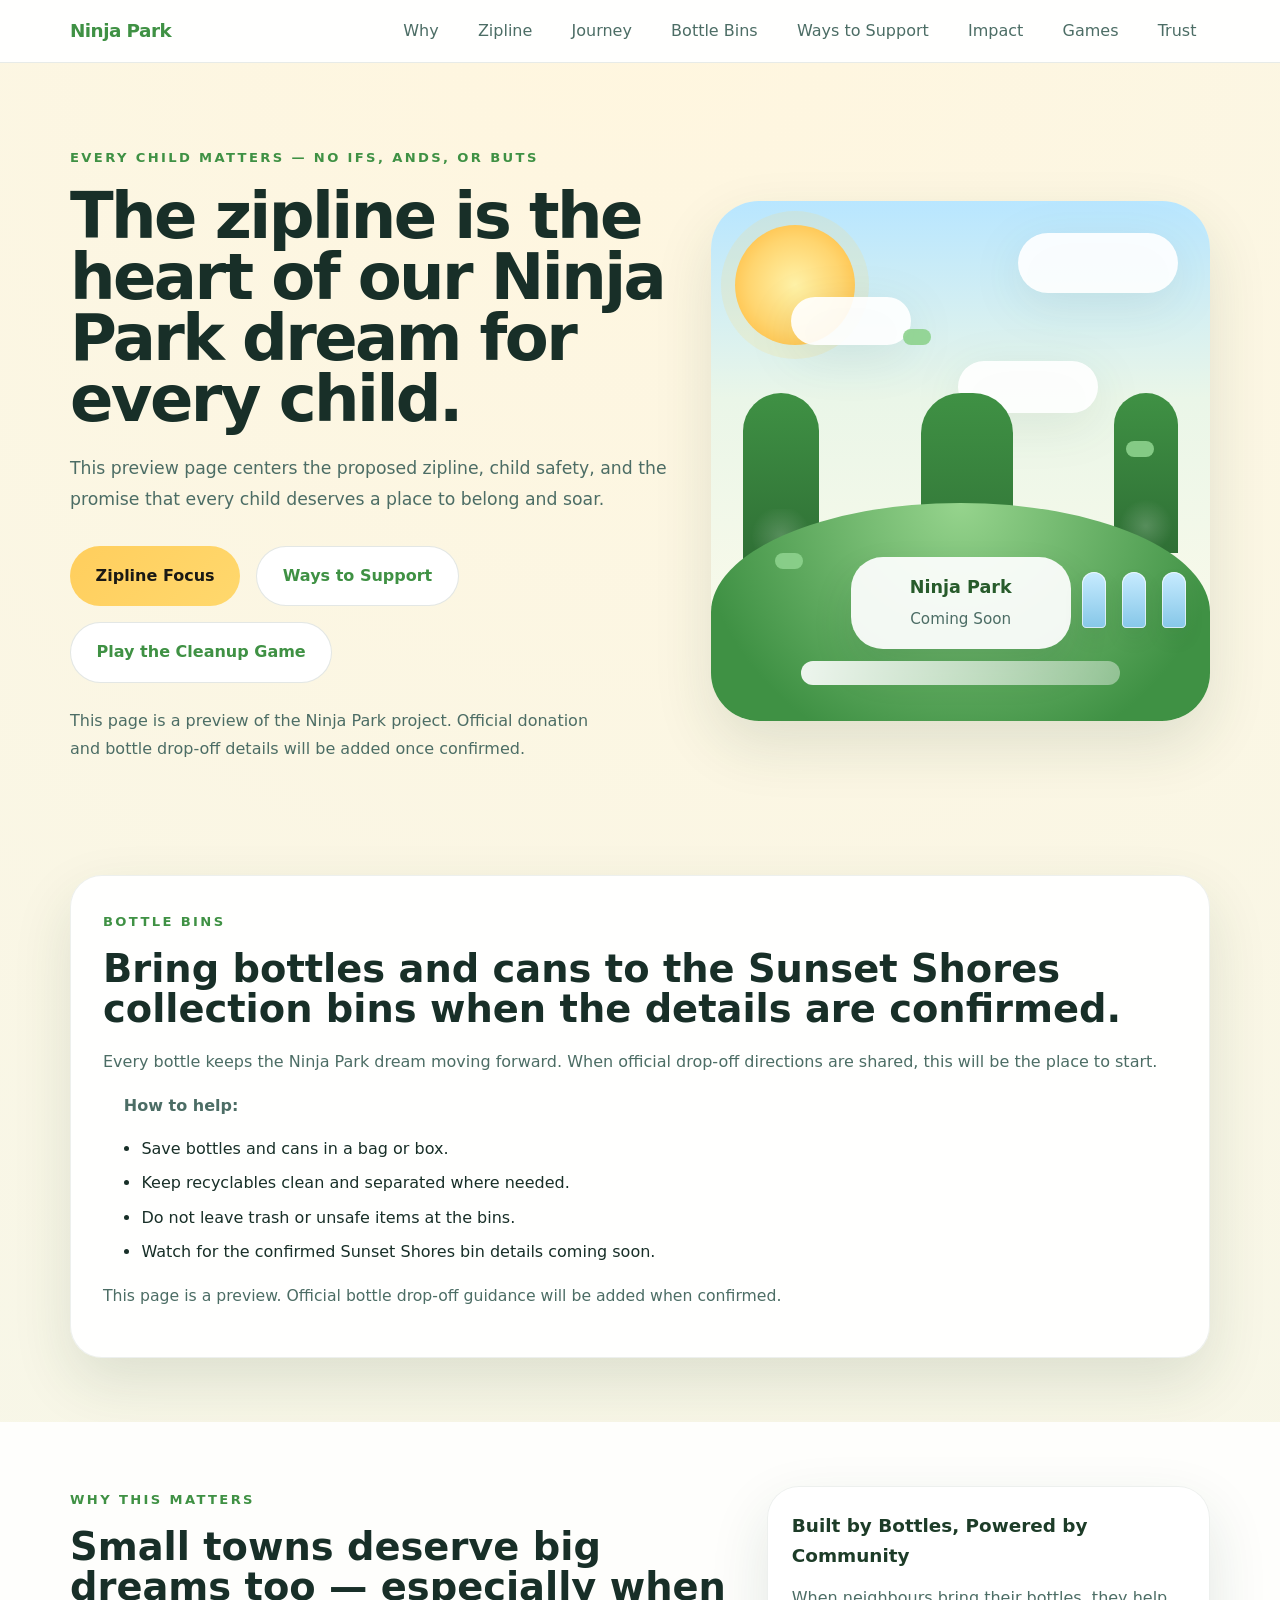
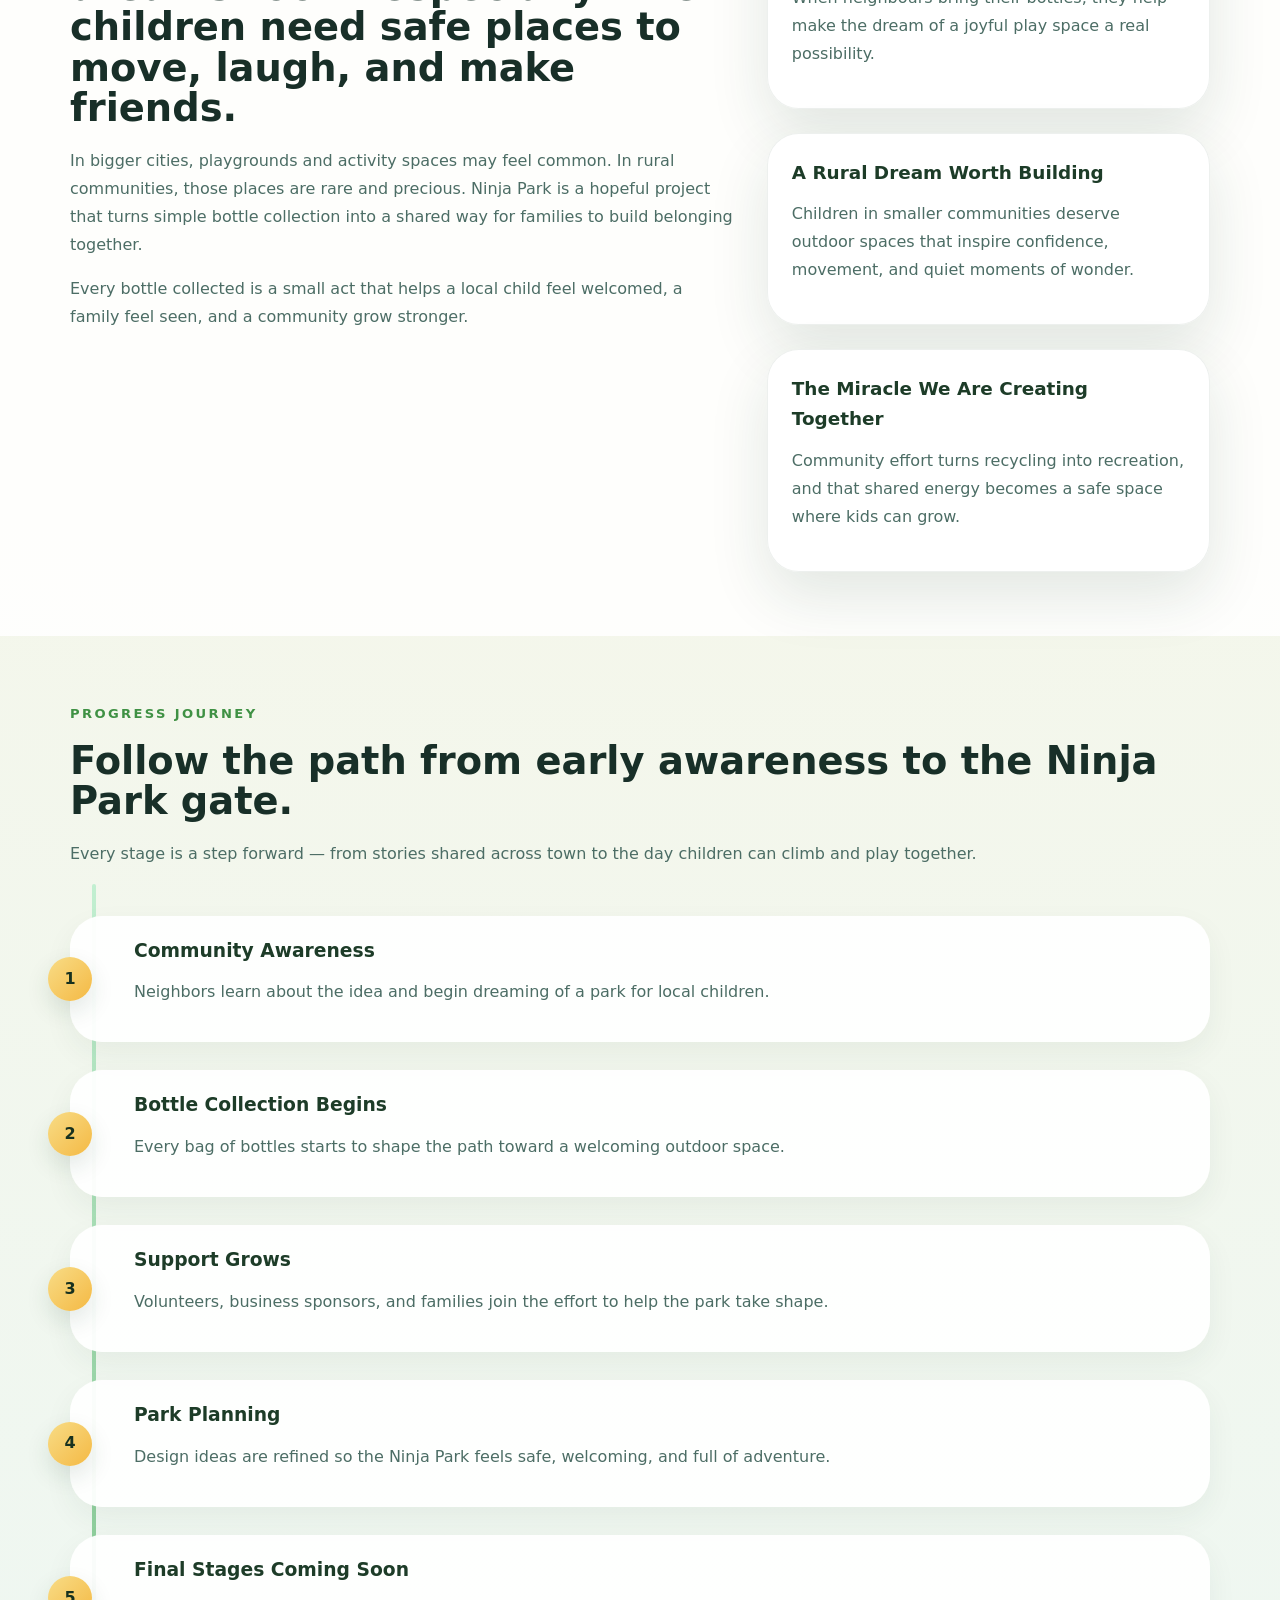
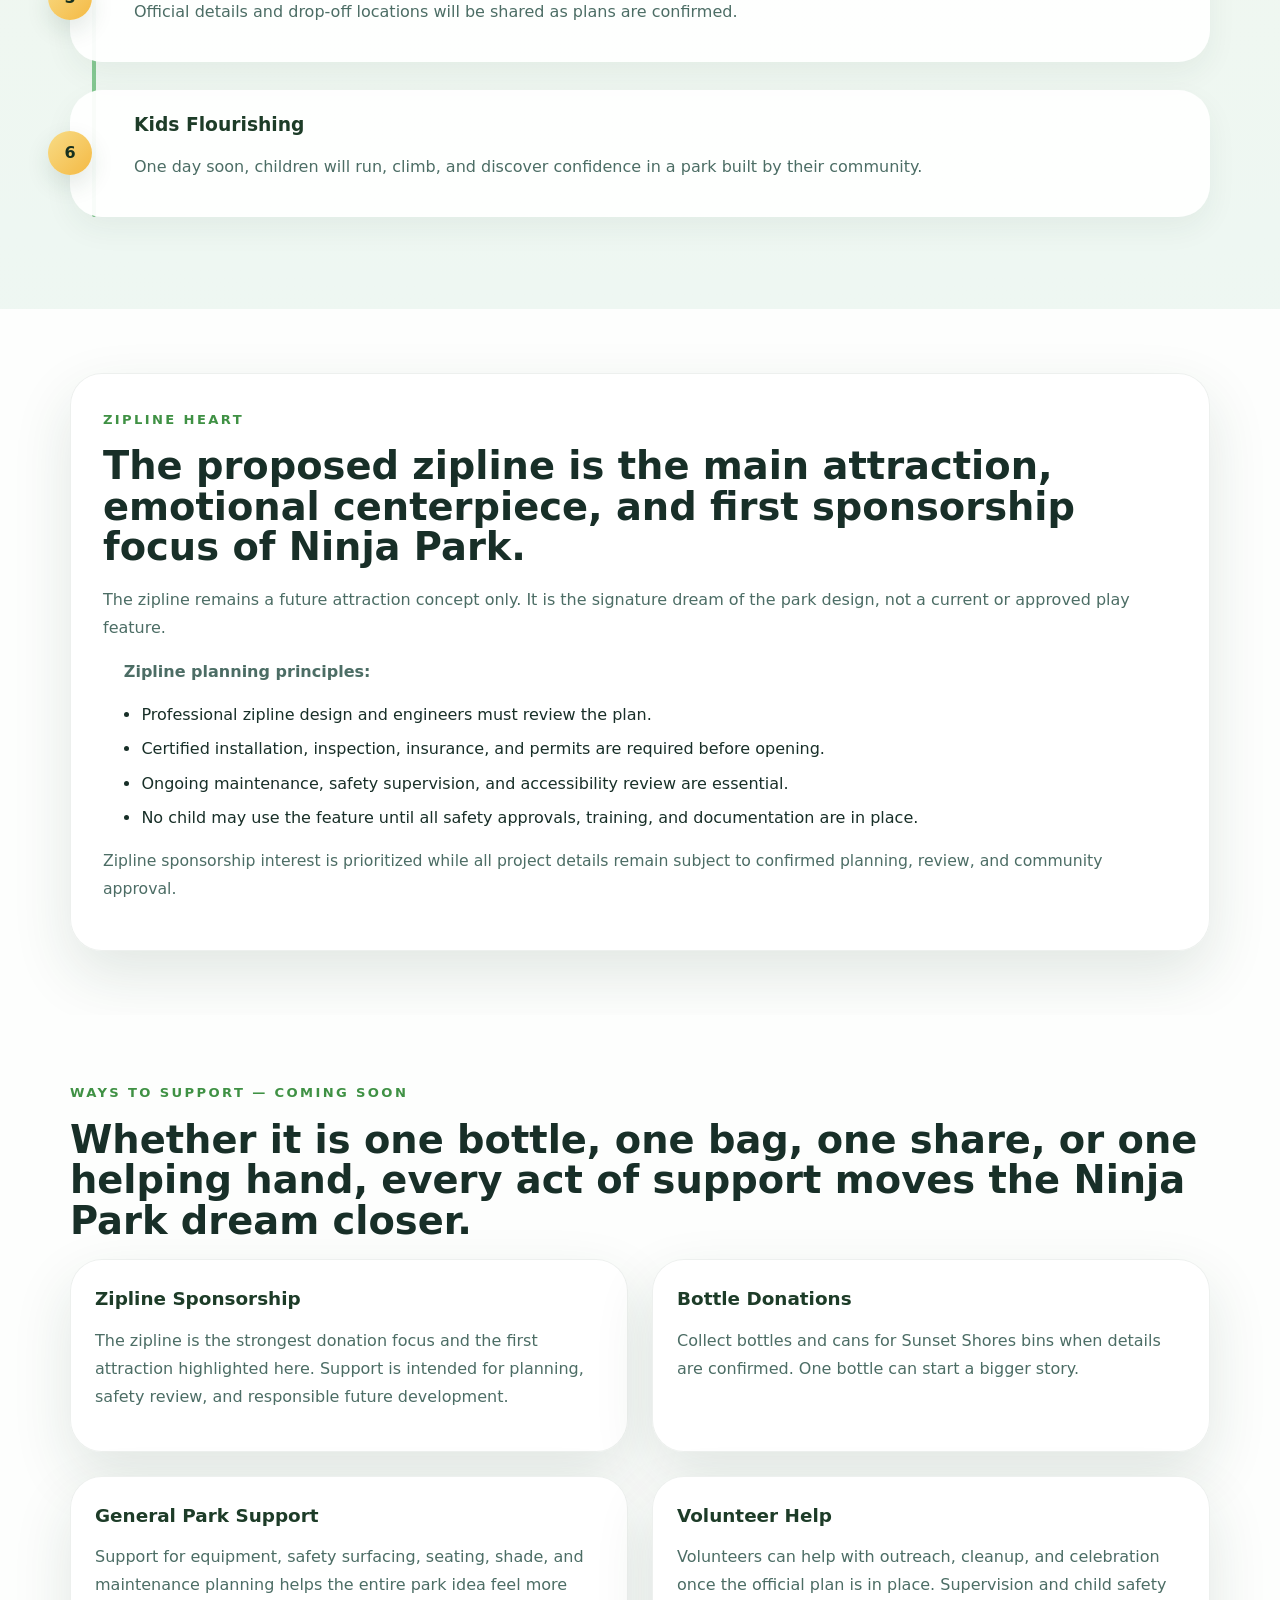
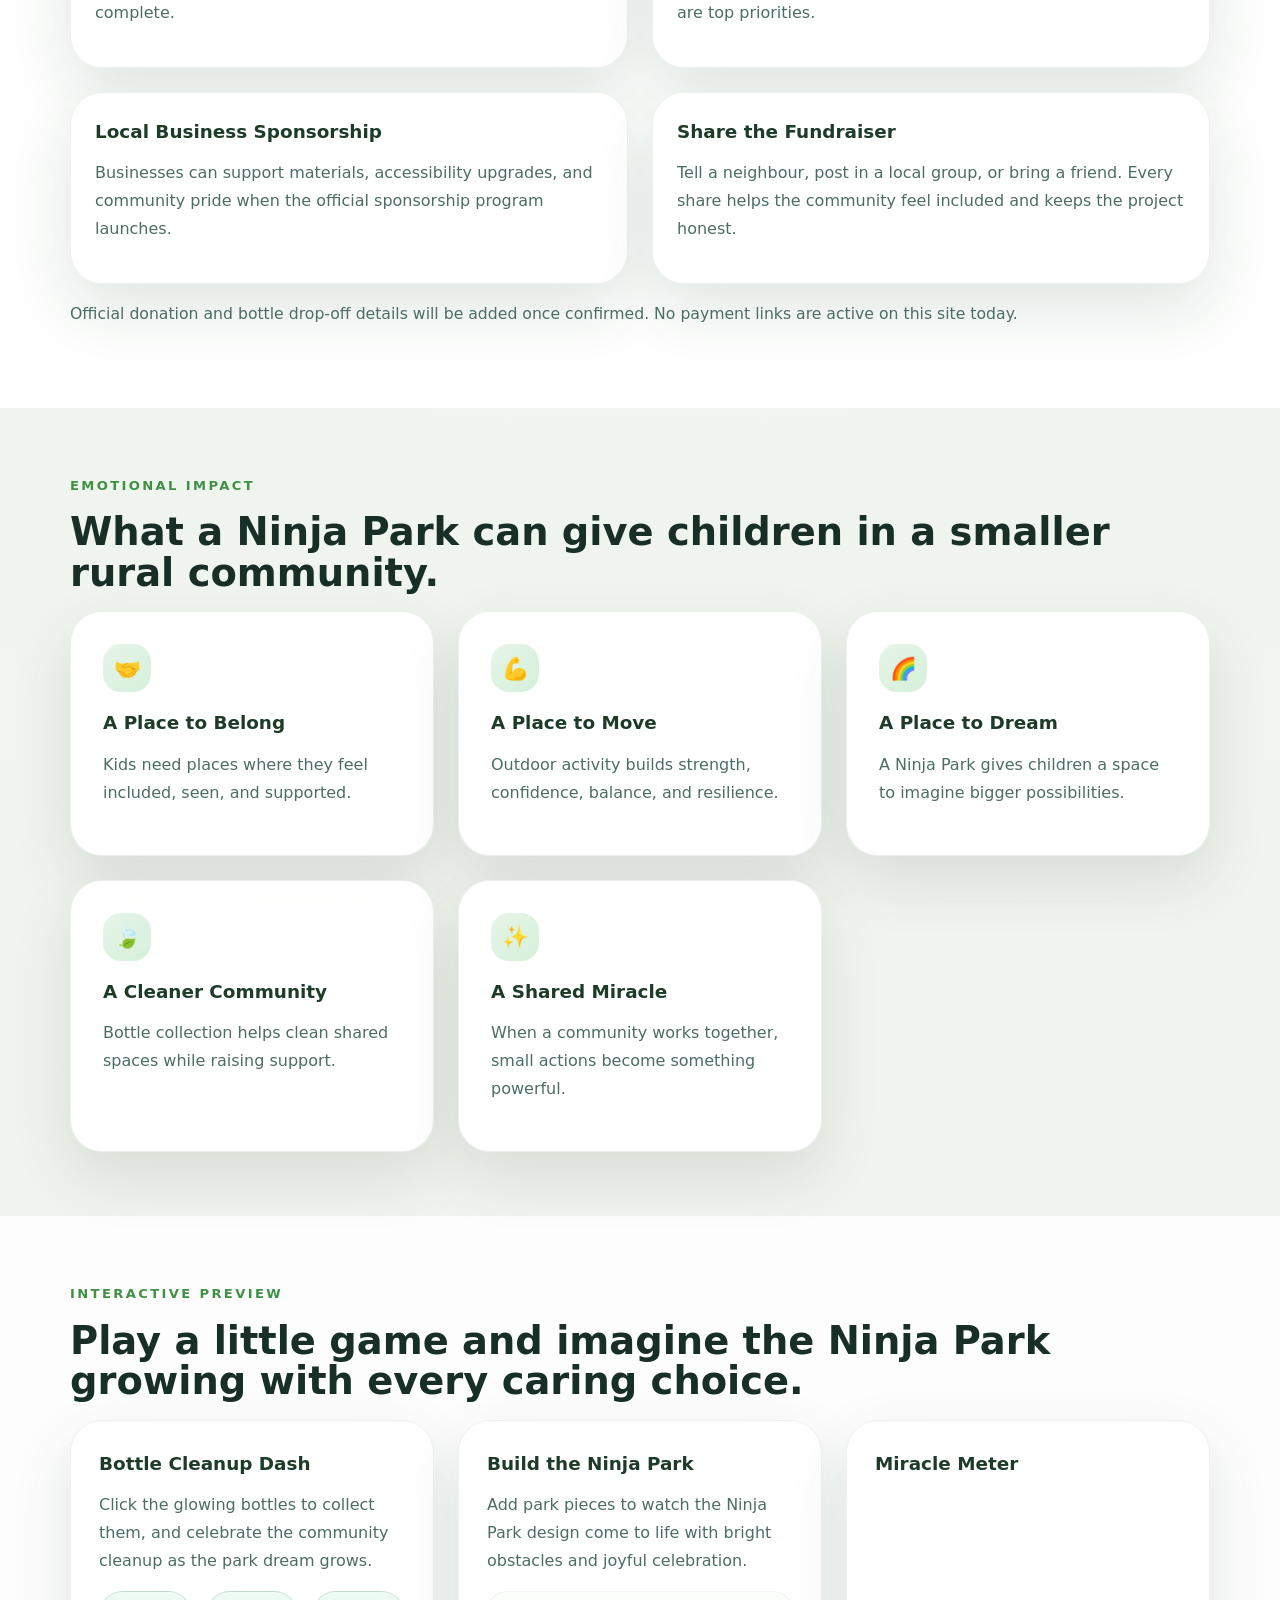
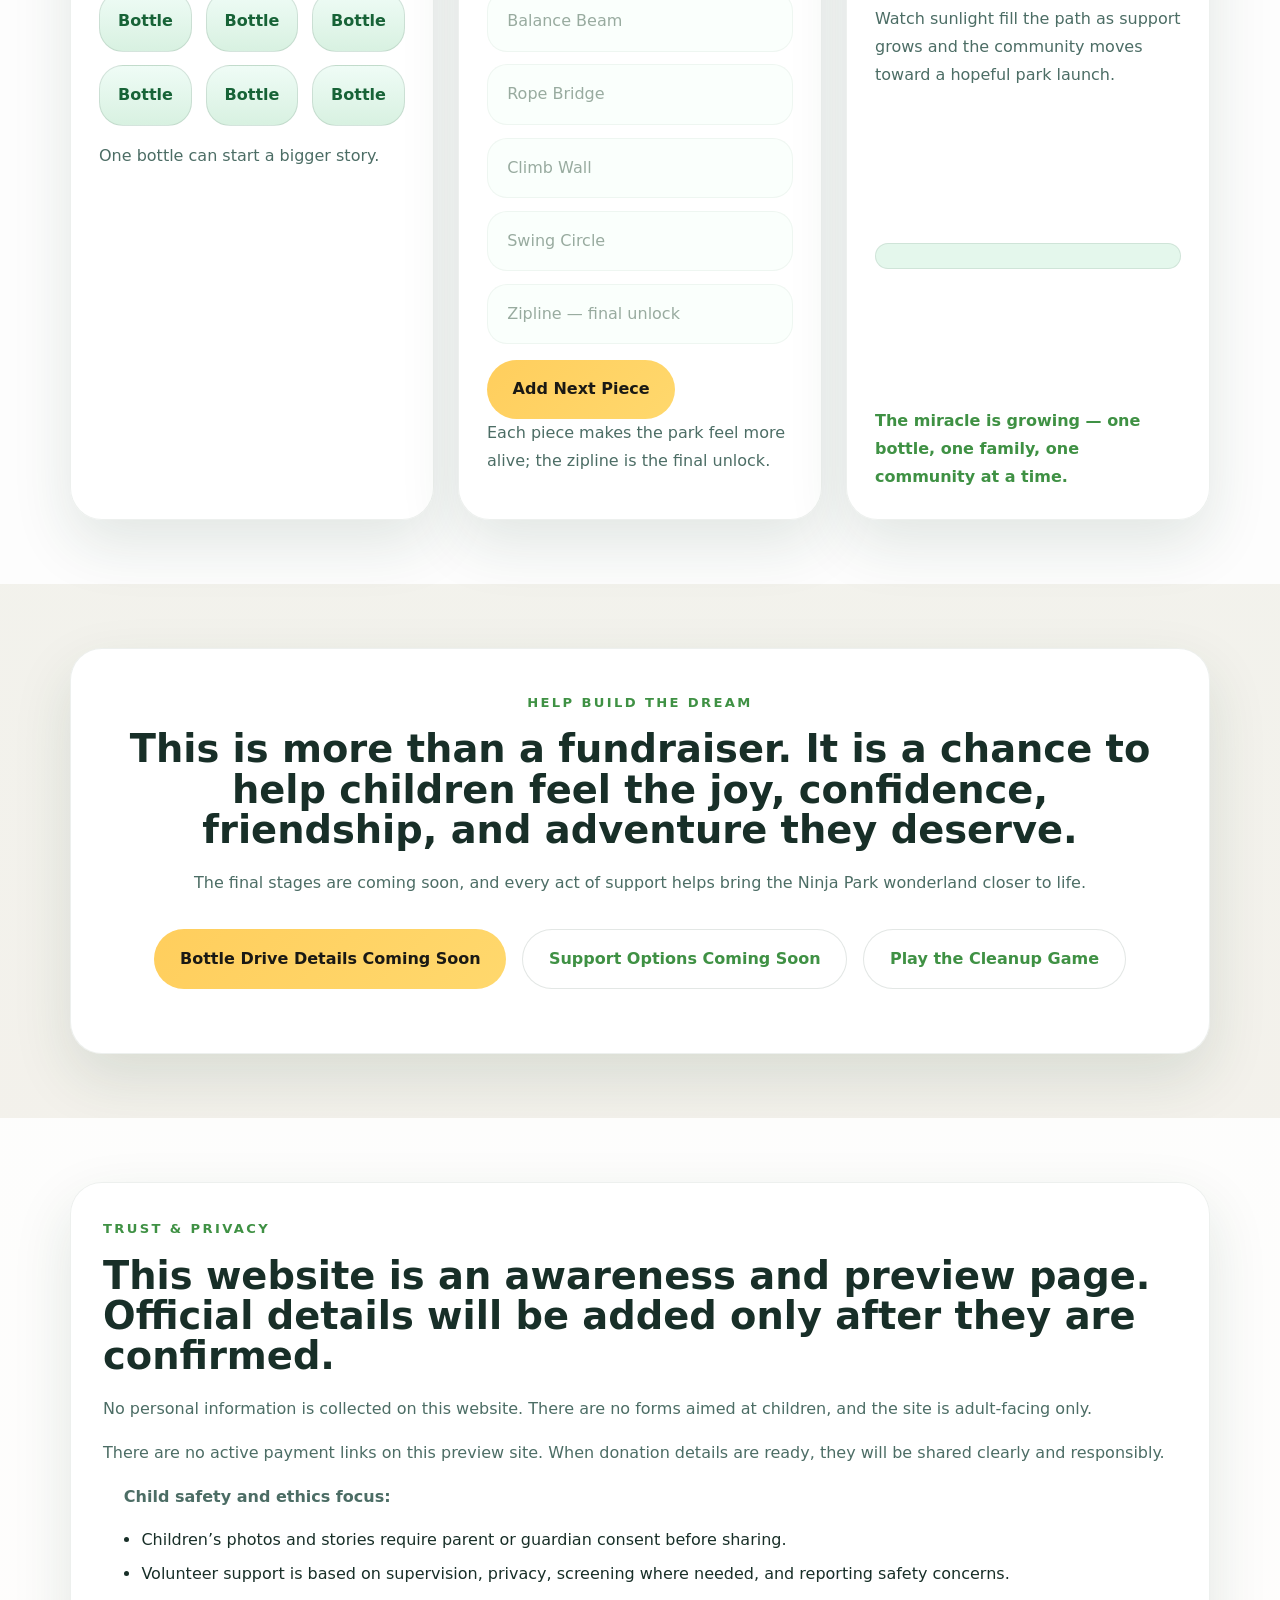
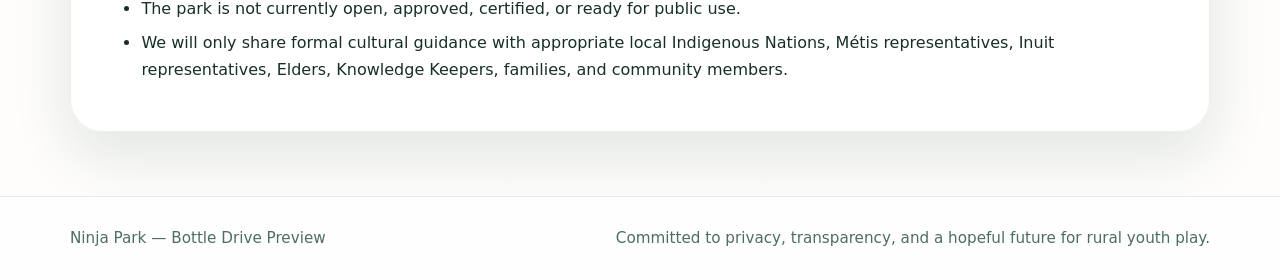
==== commit cc546515: "Finalize Ninja Park preview site with zipline focus, safety, transparency, and documentation" ====
--- a/index.html
+++ b/index.html
@@ -3,15 +3,16 @@
 <head>
   <meta charset="UTF-8" />
   <meta name="viewport" content="width=device-width, initial-scale=1.0" />
-  <meta name="description" content="Ninja Park is a privacy-first preview page for a rural bottle drive fundraiser that will help build a joyful outdoor Ninja Park for children." />
+  <meta name="robots" content="noindex, nofollow" />
+  <meta name="description" content="Ninja Park is a privacy-first preview page for a rural bottle drive fundraiser building a safe, inclusive park dream centered on a future zipline." />
   <meta property="og:type" content="website" />
-  <meta property="og:title" content="Ninja Park | Bottle Drive Preview" />
-  <meta property="og:description" content="Support a rural community as it turns bottle collection into a hopeful Ninja Park where children can play, belong, and dream." />
+  <meta property="og:title" content="Ninja Park | Every child matters — no ifs, ands, or buts" />
+  <meta property="og:description" content="Support a rural community as it centers the zipline dream in a safe, honest preview of a future Ninja Park for children." />
   <meta property="og:url" content="https://truckyabub.github.io/bottles-for-dreams/" />
   <meta property="og:site_name" content="Ninja Park" />
   <meta name="theme-color" content="#f8c765" />
   <link rel="stylesheet" href="styles.css" />
-  <title>Ninja Park | Bottle Drive Preview</title>
+  <title>Ninja Park | Every child matters</title>
 </head>
 <body>
   <a class="skip-link" href="#main">Skip to main content</a>
@@ -24,6 +25,7 @@
       <nav aria-label="Primary navigation" id="primary-navigation">
         <ul class="nav-list">
           <li><a href="#why">Why</a></li>
+          <li><a href="#zipline">Zipline</a></li>
           <li><a href="#journey">Journey</a></li>
           <li><a href="#bins">Bottle Bins</a></li>
           <li><a href="#support">Ways to Support</a></li>
@@ -39,15 +41,15 @@
     <section class="hero" id="top">
       <div class="container hero-grid">
         <div class="hero-copy">
-          <p class="eyebrow">Ninja Park preview</p>
-          <h1>Bottle by bottle, we are building a bright place where kids can climb higher and belong together.</h1>
-          <p class="hero-subtitle">A rural Ninja Park dreamland is coming soon. Every bottle, every bag, and every caring neighbour helps make the journey real.</p>
+          <p class="eyebrow">Every child matters — no ifs, ands, or buts</p>
+          <h1>The zipline is the heart of our Ninja Park dream for every child.</h1>
+          <p class="hero-subtitle">This preview page centers the proposed zipline, child safety, and the promise that every child deserves a place to belong and soar.</p>
           <div class="hero-actions">
-            <a class="button button-primary" href="#bins">Find Bottle Bins</a>
+            <a class="button button-primary" href="#zipline">Zipline Focus</a>
             <a class="button button-secondary" href="#support">Ways to Support</a>
             <a class="button button-secondary" href="#games">Play the Cleanup Game</a>
           </div>
-          <p class="hero-note">This page is a preview of the Ninja Park awareness campaign. Official donation and bottle drop-off details will be added once confirmed.</p>
+          <p class="hero-note">This page is a preview of the Ninja Park project. Official donation and bottle drop-off details will be added once confirmed.</p>
         </div>
 
         <div class="hero-illustration" aria-hidden="true">
@@ -174,34 +176,52 @@
       </div>
     </section>
 
+    <section class="section section-soft" id="zipline">
+      <div class="container card-card">
+        <span class="section-label">Zipline Heart</span>
+        <h2>The proposed zipline is the main attraction, emotional centerpiece, and first sponsorship focus of Ninja Park.</h2>
+        <p>The zipline remains a future attraction concept only. It is the signature dream of the park design, not a current or approved play feature.</p>
+        <div class="feature-list">
+          <p><strong>Zipline planning principles:</strong></p>
+          <ul>
+            <li>Professional zipline design and engineers must review the plan.</li>
+            <li>Certified installation, inspection, insurance, and permits are required before opening.</li>
+            <li>Ongoing maintenance, safety supervision, and accessibility review are essential.</li>
+            <li>No child may use the feature until all safety approvals, training, and documentation are in place.</li>
+          </ul>
+        </div>
+        <p class="support-note">Zipline sponsorship interest is prioritized while all project details remain subject to confirmed planning, review, and community approval.</p>
+      </div>
+    </section>
+
     <section class="section section-soft" id="support">
       <div class="container">
         <span class="section-label">Ways to Support — Coming Soon</span>
         <h2>Whether it is one bottle, one bag, one share, or one helping hand, every act of support moves the Ninja Park dream closer.</h2>
         <div class="support-grid">
           <div class="support-card">
+            <h3>Zipline Sponsorship</h3>
+            <p>The zipline is the strongest donation focus and the first attraction highlighted here. Support is intended for planning, safety review, and responsible future development.</p>
+          </div>
+          <div class="support-card">
             <h3>Bottle Donations</h3>
             <p>Collect bottles and cans for Sunset Shores bins when details are confirmed. One bottle can start a bigger story.</p>
           </div>
           <div class="support-card">
-            <h3>E-transfer Support</h3>
-            <p>Future official giving details will be shared once confirmed. Private support helps planning, materials, and park care.</p>
-          </div>
-          <div class="support-card">
-            <h3>Cash Donations</h3>
-            <p>Cash support may be accepted through trusted local hosts in the final plan. Transparency and care are central.</p>
+            <h3>General Park Support</h3>
+            <p>Support for equipment, safety surfacing, seating, shade, and maintenance planning helps the entire park idea feel more complete.</p>
+          </div>
+          <div class="support-card">
+            <h3>Volunteer Help</h3>
+            <p>Volunteers can help with outreach, cleanup, and celebration once the official plan is in place. Supervision and child safety are top priorities.</p>
           </div>
           <div class="support-card">
             <h3>Local Business Sponsorship</h3>
-            <p>Businesses can support equipment, safety surfacing, and community pride when the official program launches.</p>
-          </div>
-          <div class="support-card">
-            <h3>Volunteer Help</h3>
-            <p>Volunteers can help with outreach, cleanup, and celebration once the official plan is in place.</p>
+            <p>Businesses can support materials, accessibility upgrades, and community pride when the official sponsorship program launches.</p>
           </div>
           <div class="support-card">
             <h3>Share the Fundraiser</h3>
-            <p>Tell a neighbour, post in a local group, or bring a friend. Every share helps the community feel included.</p>
+            <p>Tell a neighbour, post in a local group, or bring a friend. Every share helps the community feel included and keeps the project honest.</p>
           </div>
         </div>
         <p class="support-note">Official donation and bottle drop-off details will be added once confirmed. No payment links are active on this site today.</p>
@@ -263,16 +283,17 @@
           <div class="game-card">
             <h3>Build the Ninja Park</h3>
             <p>Add park pieces to watch the Ninja Park design come to life with bright obstacles and joyful celebration.</p>
-            <div class="park-builder" id="park-builder">
+              <div class="park-builder" id="park-builder">
               <div class="park-piece" id="piece-1">Balance Beam</div>
               <div class="park-piece" id="piece-2">Rope Bridge</div>
               <div class="park-piece" id="piece-3">Climb Wall</div>
               <div class="park-piece" id="piece-4">Swing Circle</div>
+              <div class="park-piece" id="piece-5">Zipline — final unlock</div>
             </div>
             <div class="builder-actions">
               <button type="button" class="button button-primary" id="build-piece">Add Next Piece</button>
             </div>
-            <p class="game-message" id="build-message">Each piece makes the park feel more alive.</p>
+            <p class="game-message" id="build-message">Each piece makes the park feel more alive; the zipline is the final unlock.</p>
           </div>
           <div class="game-card meter-card">
             <h3>Miracle Meter</h3>
@@ -303,8 +324,17 @@
       <div class="container card-card trust-card">
         <span class="section-label">Trust & Privacy</span>
         <h2>This website is an awareness and preview page. Official details will be added only after they are confirmed.</h2>
-        <p>No personal information is collected on this website.</p>
+        <p>No personal information is collected on this website. There are no forms aimed at children, and the site is adult-facing only.</p>
         <p>There are no active payment links on this preview site. When donation details are ready, they will be shared clearly and responsibly.</p>
+        <div class="feature-list">
+          <p><strong>Child safety and ethics focus:</strong></p>
+          <ul>
+            <li>Children’s photos and stories require parent or guardian consent before sharing.</li>
+            <li>Volunteer support is based on supervision, privacy, screening where needed, and reporting safety concerns.</li>
+            <li>The park is not currently open, approved, certified, or ready for public use.</li>
+            <li>We will only share formal cultural guidance with appropriate local Indigenous Nations, Métis representatives, Inuit representatives, Elders, Knowledge Keepers, families, and community members.</li>
+          </ul>
+        </div>
       </div>
     </section>
   </main>
--- a/styles.css
+++ b/styles.css
@@ -513,6 +513,20 @@
   color: var(--muted);
 }
 
+.feature-list {
+  margin: 1rem 0 1rem;
+  padding-left: 1.3rem;
+}
+
+.feature-list ul {
+  margin: 0.75rem 0 0;
+  padding-left: 1.1rem;
+}
+
+.feature-list li {
+  margin-bottom: 0.5rem;
+}
+
 .timeline {
   position: relative;
   padding: 2rem 0 0;
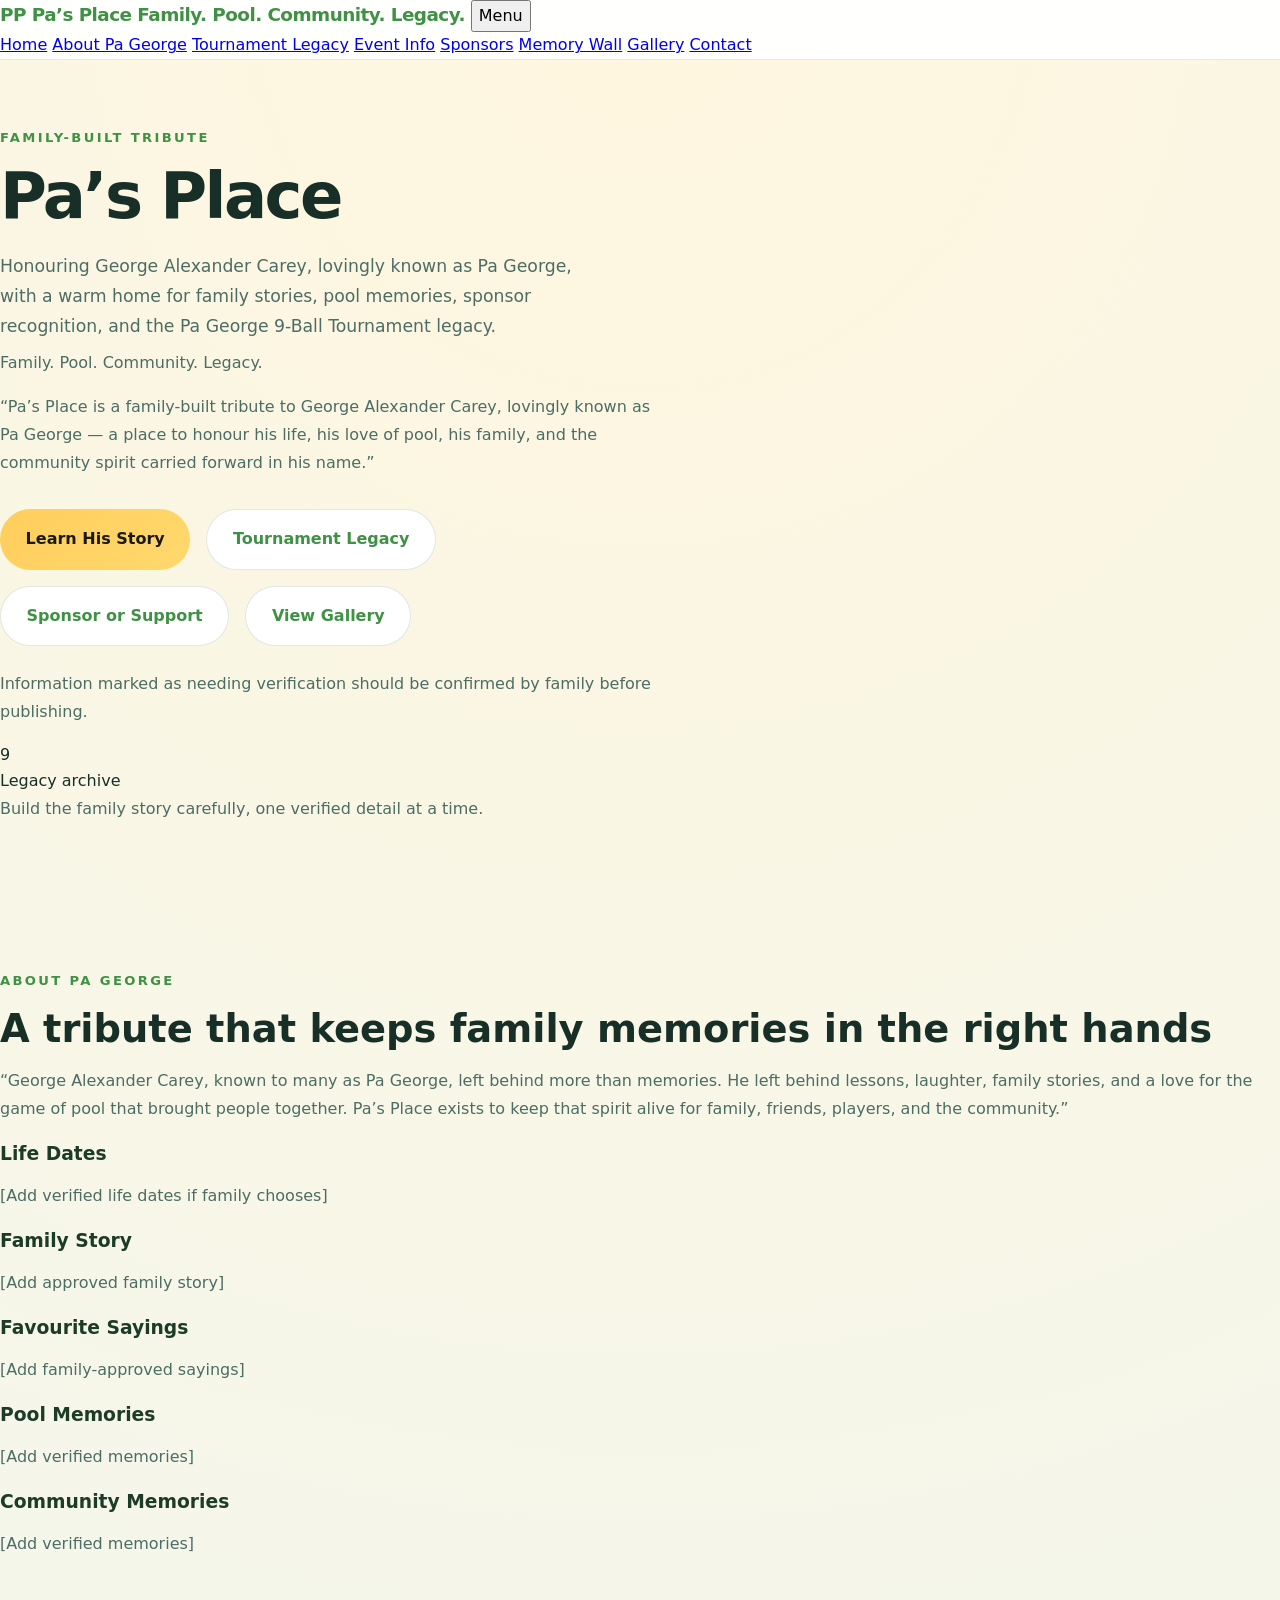
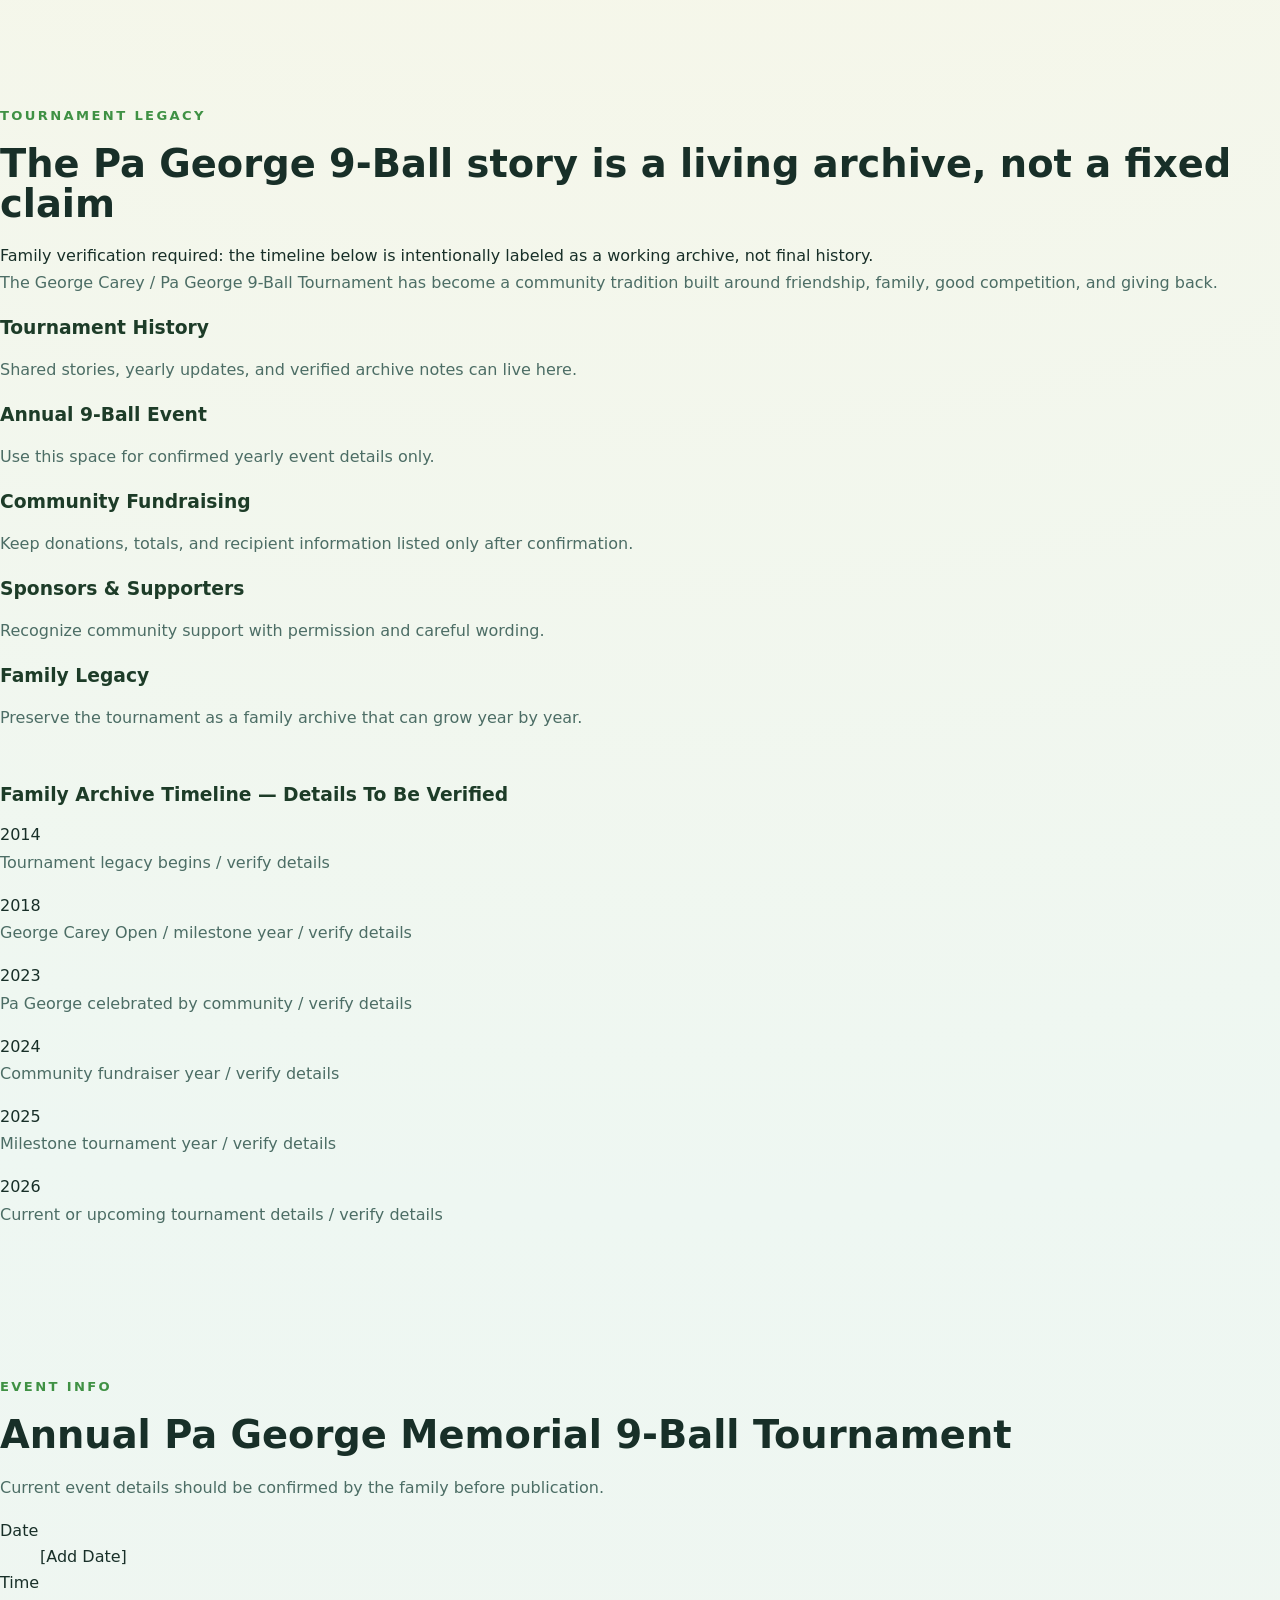
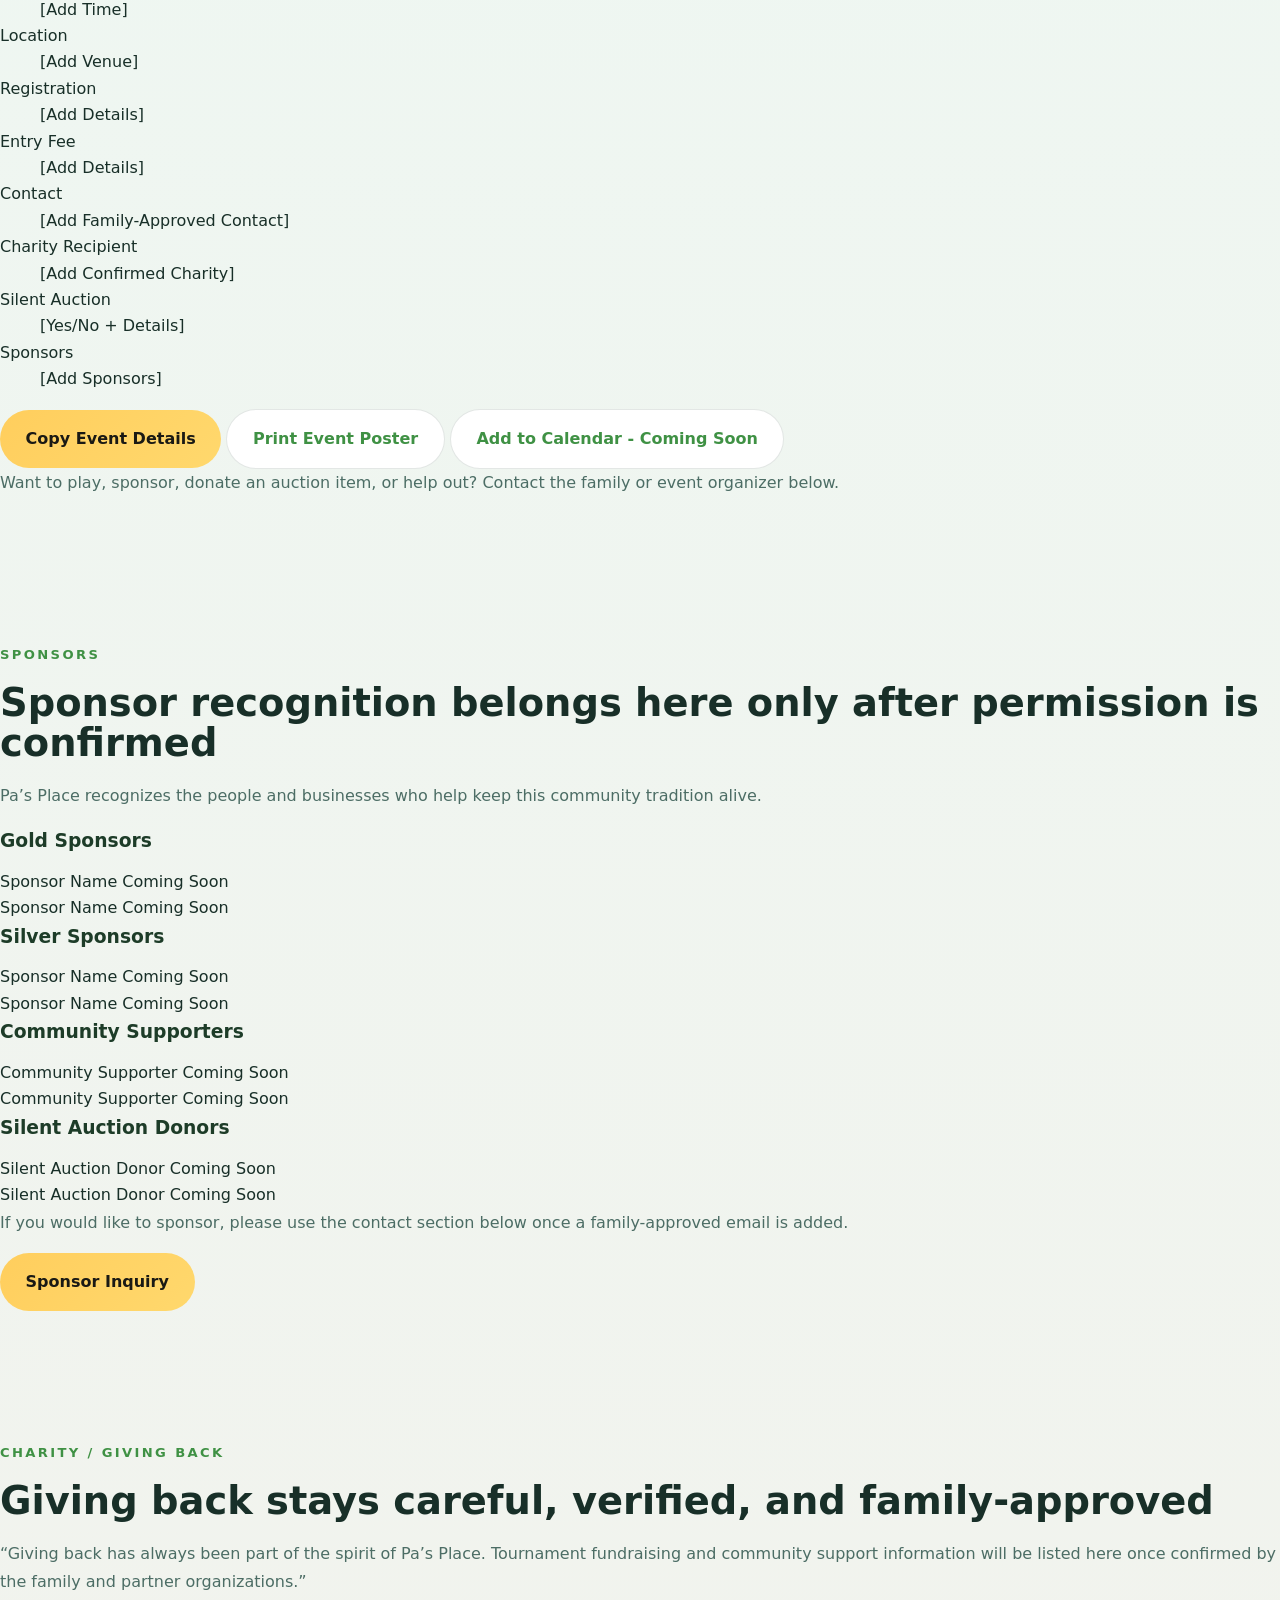
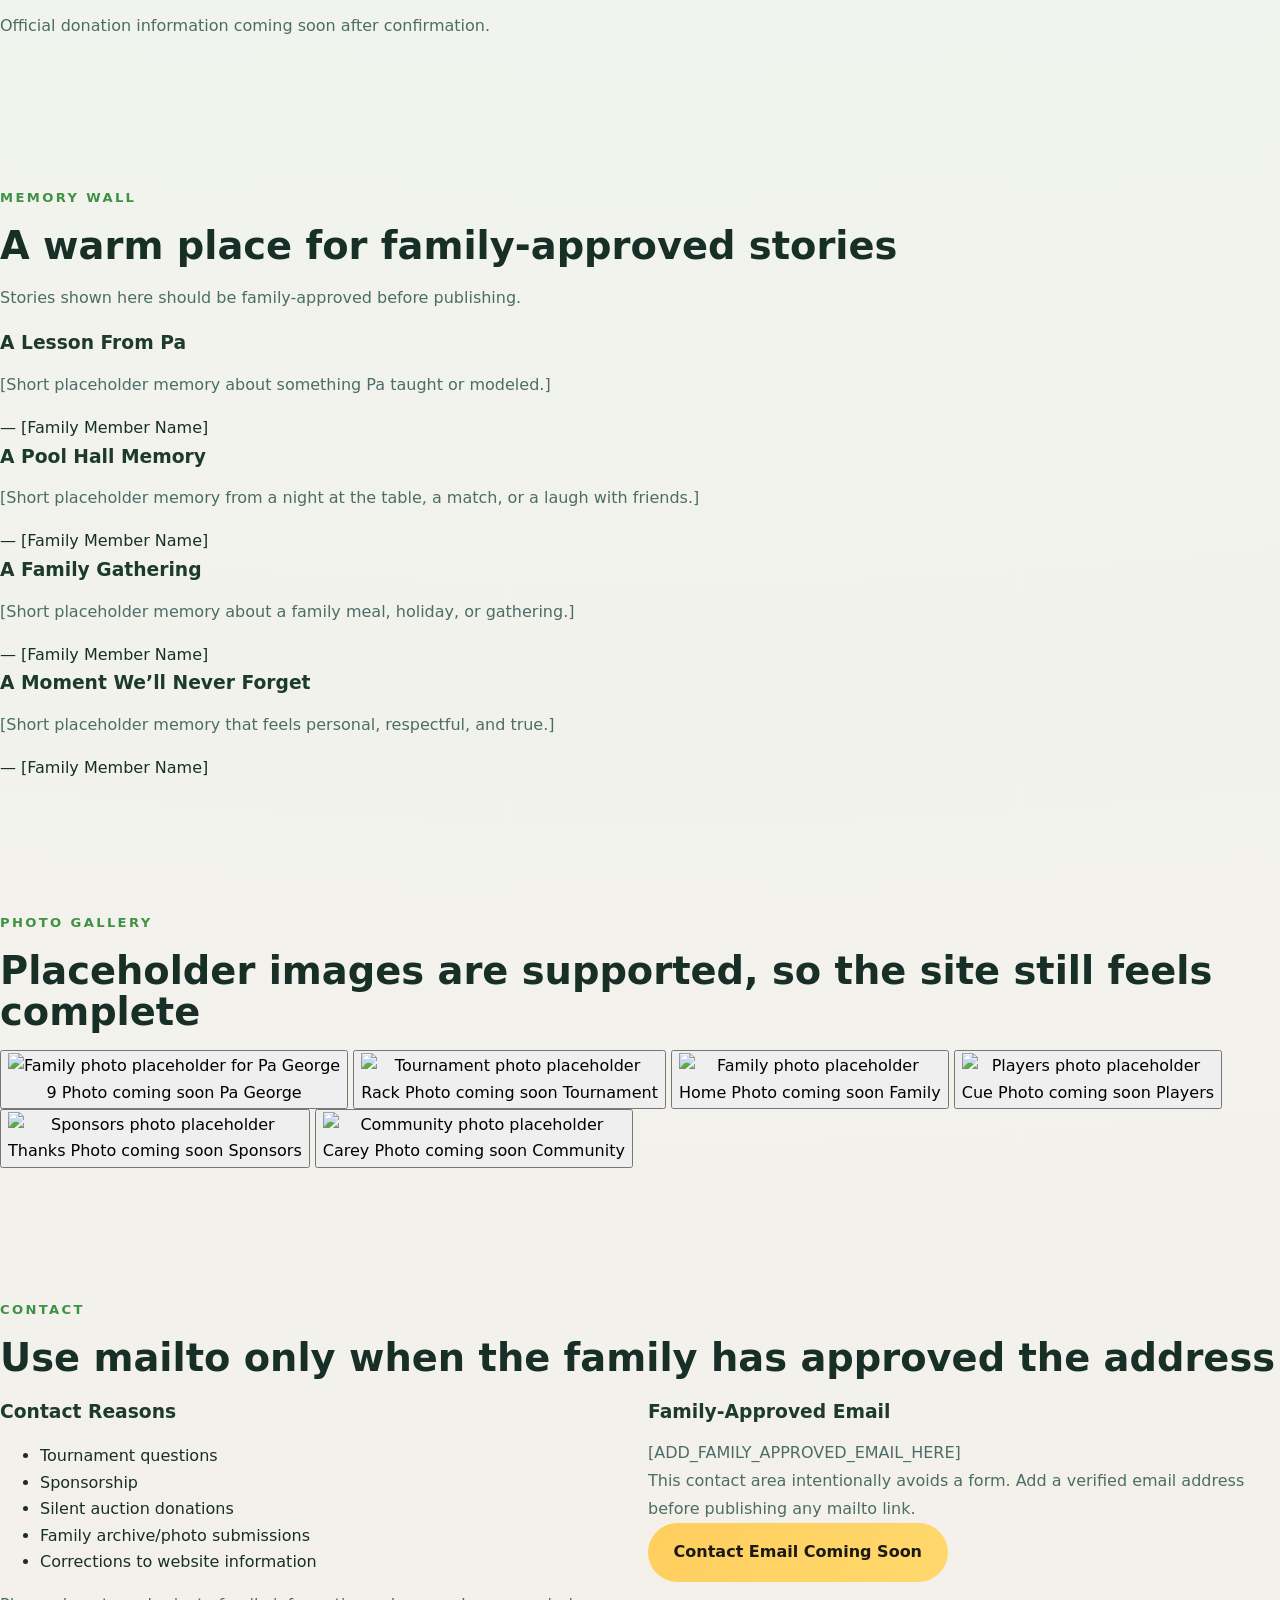
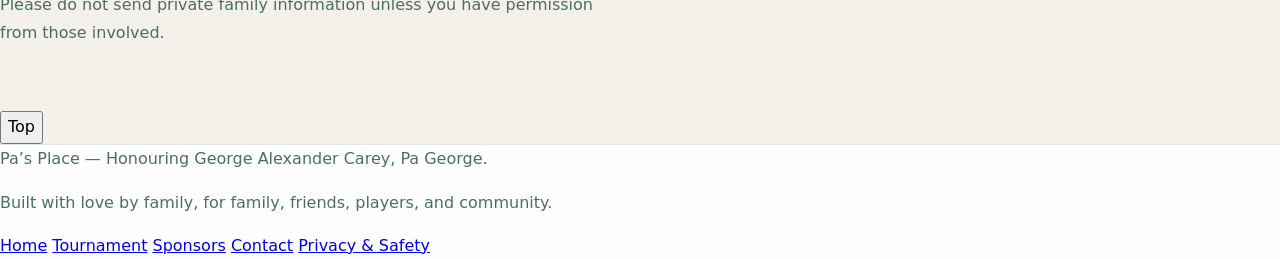
==== commit aec975f2: "Publish Pa's Place homepage" ====
--- a/index.html
+++ b/index.html
@@ -1,351 +1,483 @@
 <!DOCTYPE html>
 <html lang="en">
 <head>
-  <meta charset="UTF-8" />
-  <meta name="viewport" content="width=device-width, initial-scale=1.0" />
-  <meta name="robots" content="noindex, nofollow" />
-  <meta name="description" content="Ninja Park is a privacy-first preview page for a rural bottle drive fundraiser building a safe, inclusive park dream centered on a future zipline." />
-  <meta property="og:type" content="website" />
-  <meta property="og:title" content="Ninja Park | Every child matters — no ifs, ands, or buts" />
-  <meta property="og:description" content="Support a rural community as it centers the zipline dream in a safe, honest preview of a future Ninja Park for children." />
-  <meta property="og:url" content="https://truckyabub.github.io/bottles-for-dreams/" />
-  <meta property="og:site_name" content="Ninja Park" />
-  <meta name="theme-color" content="#f8c765" />
-  <link rel="stylesheet" href="styles.css" />
-  <title>Ninja Park | Every child matters</title>
+  <meta charset="UTF-8">
+  <meta name="viewport" content="width=device-width, initial-scale=1.0">
+  <meta name="description" content="A family tribute website honouring George Alexander Carey, Pa George, and the community legacy of pool, family, and the annual 9-ball tournament.">
+  <meta name="theme-color" content="#15372d">
+  <meta property="og:title" content="Pa’s Place | Honouring George Alexander Carey">
+  <meta property="og:description" content="A family tribute website honouring George Alexander Carey, Pa George, and the community legacy of pool, family, and the annual 9-ball tournament.">
+  <meta property="og:type" content="website">
+  <title>Pa’s Place | Honouring George Alexander Carey</title>
+  <!-- Favicon can be added here later if the family supplies one. -->
+  <link rel="stylesheet" href="styles.css">
+  <link rel="stylesheet" href="assets/css/print.css" media="print">
 </head>
 <body>
-  <a class="skip-link" href="#main">Skip to main content</a>
+  <a class="skip-link" href="#main">Skip to content</a>
+
   <header class="site-header">
-    <div class="container header-inner">
-      <a class="brand" href="#top">Ninja Park</a>
-      <button class="nav-toggle" aria-expanded="false" aria-controls="primary-navigation">
-        <span class="nav-toggle-label">Menu</span>
+    <div class="site-header__inner">
+      <a class="brand" href="#home" aria-label="Pa’s Place home">
+        <span class="brand-mark" aria-hidden="true">PP</span>
+        <span class="brand-text">
+          <strong>Pa’s Place</strong>
+          <span>Family. Pool. Community. Legacy.</span>
+        </span>
+      </a>
+
+      <button class="menu-toggle" type="button" aria-expanded="false" aria-controls="primary-nav" aria-label="Toggle navigation">
+        <span aria-hidden="true">Menu</span>
       </button>
-      <nav aria-label="Primary navigation" id="primary-navigation">
-        <ul class="nav-list">
-          <li><a href="#why">Why</a></li>
-          <li><a href="#zipline">Zipline</a></li>
-          <li><a href="#journey">Journey</a></li>
-          <li><a href="#bins">Bottle Bins</a></li>
-          <li><a href="#support">Ways to Support</a></li>
-          <li><a href="#impact">Impact</a></li>
-          <li><a href="#games">Games</a></li>
-          <li><a href="#trust">Trust</a></li>
-        </ul>
+
+      <nav class="primary-nav" id="primary-nav" aria-label="Primary">
+        <a href="#home">Home</a>
+        <a href="#about">About Pa George</a>
+        <a href="#legacy">Tournament Legacy</a>
+        <a href="#event">Event Info</a>
+        <a href="#sponsors">Sponsors</a>
+        <a href="#memory">Memory Wall</a>
+        <a href="#gallery">Gallery</a>
+        <a href="#contact">Contact</a>
       </nav>
     </div>
   </header>
 
   <main id="main">
-    <section class="hero" id="top">
-      <div class="container hero-grid">
-        <div class="hero-copy">
-          <p class="eyebrow">Every child matters — no ifs, ands, or buts</p>
-          <h1>The zipline is the heart of our Ninja Park dream for every child.</h1>
-          <p class="hero-subtitle">This preview page centers the proposed zipline, child safety, and the promise that every child deserves a place to belong and soar.</p>
-          <div class="hero-actions">
-            <a class="button button-primary" href="#zipline">Zipline Focus</a>
-            <a class="button button-secondary" href="#support">Ways to Support</a>
-            <a class="button button-secondary" href="#games">Play the Cleanup Game</a>
-          </div>
-          <p class="hero-note">This page is a preview of the Ninja Park project. Official donation and bottle drop-off details will be added once confirmed.</p>
-        </div>
-
-        <div class="hero-illustration" aria-hidden="true">
-          <div class="hero-sun"></div>
-          <div class="hero-cloud cloud-one"></div>
-          <div class="hero-cloud cloud-two"></div>
-          <div class="hero-cloud cloud-three"></div>
-          <div class="tree-row">
-            <div class="tree tree-small"></div>
-            <div class="tree tree-large"></div>
-            <div class="tree tree-medium"></div>
-          </div>
-          <div class="hero-hill"></div>
-          <div class="hero-gate">
-            <span class="gate-label">Ninja Park</span>
-            <span class="gate-sub">Coming Soon</span>
-          </div>
-          <div class="hero-path"></div>
-          <div class="hero-bottles">
-            <div class="bottle bottle-one"></div>
-            <div class="bottle bottle-two"></div>
-            <div class="bottle bottle-three"></div>
-          </div>
-          <div class="hero-leaf leaf-one"></div>
-          <div class="hero-leaf leaf-two"></div>
-          <div class="hero-leaf leaf-three"></div>
-        </div>
-      </div>
-    </section>
-
-    <section class="section" id="bins">
-      <div class="container card-card">
-        <span class="section-label">Bottle Bins</span>
-        <h2>Bring bottles and cans to the Sunset Shores collection bins when the details are confirmed.</h2>
-        <p>Every bottle keeps the Ninja Park dream moving forward. When official drop-off directions are shared, this will be the place to start.</p>
-        <div class="feature-list">
-          <p><strong>How to help:</strong></p>
-          <ul>
-            <li>Save bottles and cans in a bag or box.</li>
-            <li>Keep recyclables clean and separated where needed.</li>
-            <li>Do not leave trash or unsafe items at the bins.</li>
-            <li>Watch for the confirmed Sunset Shores bin details coming soon.</li>
+    <section class="hero section reveal" id="home" aria-labelledby="hero-title">
+      <div class="hero-copy">
+        <p class="eyebrow">Family-built tribute</p>
+        <h1 id="hero-title">Pa’s Place</h1>
+        <p class="hero-subtitle">Honouring George Alexander Carey, lovingly known as Pa George, with a warm home for family stories, pool memories, sponsor recognition, and the Pa George 9-Ball Tournament legacy.</p>
+        <p class="hero-tagline">Family. Pool. Community. Legacy.</p>
+        <p class="hero-intro">“Pa’s Place is a family-built tribute to George Alexander Carey, lovingly known as Pa George — a place to honour his life, his love of pool, his family, and the community spirit carried forward in his name.”</p>
+
+        <div class="hero-actions">
+          <a class="button button-primary" href="#about">Learn His Story</a>
+          <a class="button button-secondary" href="#legacy">Tournament Legacy</a>
+          <a class="button button-secondary" href="#sponsors">Sponsor or Support</a>
+          <a class="button button-secondary" href="#gallery">View Gallery</a>
+        </div>
+
+        <p class="verification-note">Information marked as needing verification should be confirmed by family before publishing.</p>
+      </div>
+
+      <aside class="hero-visual" aria-hidden="true">
+        <div class="felt-panel">
+          <div class="felt-glow"></div>
+          <div class="felt-table">
+            <div class="table-rail table-rail-top"></div>
+            <div class="table-rail table-rail-bottom"></div>
+            <div class="table-rail table-rail-left"></div>
+            <div class="table-rail table-rail-right"></div>
+            <div class="rack"></div>
+            <div class="cue"></div>
+            <div class="nine-ball">9</div>
+            <div class="table-light"></div>
+          </div>
+          <div class="hero-card">
+            <span class="badge">Legacy archive</span>
+            <p>Build the family story carefully, one verified detail at a time.</p>
+          </div>
+        </div>
+      </aside>
+    </section>
+
+    <section class="section reveal" id="about" aria-labelledby="about-title">
+      <div class="section-heading">
+        <p class="eyebrow">About Pa George</p>
+        <h2 id="about-title">A tribute that keeps family memories in the right hands</h2>
+      </div>
+
+      <div class="panel panel-intro">
+        <p>“George Alexander Carey, known to many as Pa George, left behind more than memories. He left behind lessons, laughter, family stories, and a love for the game of pool that brought people together. Pa’s Place exists to keep that spirit alive for family, friends, players, and the community.”</p>
+      </div>
+
+      <div class="feature-grid feature-grid--5">
+        <article class="info-card reveal">
+          <h3>Life Dates</h3>
+          <!-- EDIT: Add verified life dates here only after family confirmation -->
+          <p>[Add verified life dates if family chooses]</p>
+        </article>
+        <article class="info-card reveal">
+          <h3>Family Story</h3>
+          <!-- EDIT: Add approved family story here only after family review -->
+          <p>[Add approved family story]</p>
+        </article>
+        <article class="info-card reveal">
+          <h3>Favourite Sayings</h3>
+          <!-- EDIT: Add family-approved sayings here only after family review -->
+          <p>[Add family-approved sayings]</p>
+        </article>
+        <article class="info-card reveal">
+          <h3>Pool Memories</h3>
+          <!-- EDIT: Add verified pool memories here only after family confirmation -->
+          <p>[Add verified memories]</p>
+        </article>
+        <article class="info-card reveal">
+          <h3>Community Memories</h3>
+          <!-- EDIT: Add verified community memories here only after family confirmation -->
+          <p>[Add verified memories]</p>
+        </article>
+      </div>
+    </section>
+
+    <section class="section reveal" id="legacy" aria-labelledby="legacy-title">
+      <div class="section-heading">
+        <p class="eyebrow">Tournament Legacy</p>
+        <h2 id="legacy-title">The Pa George 9-Ball story is a living archive, not a fixed claim</h2>
+      </div>
+
+      <div class="verification-banner" role="note">
+        Family verification required: the timeline below is intentionally labeled as a working archive, not final history.
+      </div>
+
+      <div class="panel">
+        <p>The George Carey / Pa George 9-Ball Tournament has become a community tradition built around friendship, family, good competition, and giving back.</p>
+      </div>
+
+      <div class="feature-grid feature-grid--5">
+        <article class="info-card info-card--accent reveal">
+          <h3>Tournament History</h3>
+          <p>Shared stories, yearly updates, and verified archive notes can live here.</p>
+        </article>
+        <article class="info-card info-card--accent reveal">
+          <h3>Annual 9-Ball Event</h3>
+          <p>Use this space for confirmed yearly event details only.</p>
+        </article>
+        <article class="info-card info-card--accent reveal">
+          <h3>Community Fundraising</h3>
+          <p>Keep donations, totals, and recipient information listed only after confirmation.</p>
+        </article>
+        <article class="info-card info-card--accent reveal">
+          <h3>Sponsors &amp; Supporters</h3>
+          <p>Recognize community support with permission and careful wording.</p>
+        </article>
+        <article class="info-card info-card--accent reveal">
+          <h3>Family Legacy</h3>
+          <p>Preserve the tournament as a family archive that can grow year by year.</p>
+        </article>
+      </div>
+
+      <div class="timeline panel">
+        <h3>Family Archive Timeline — Details To Be Verified</h3>
+        <div class="timeline-list">
+          <article class="timeline-item reveal">
+            <span class="timeline-year">2014</span>
+            <p>Tournament legacy begins / verify details</p>
+          </article>
+          <article class="timeline-item reveal">
+            <span class="timeline-year">2018</span>
+            <p>George Carey Open / milestone year / verify details</p>
+          </article>
+          <article class="timeline-item reveal">
+            <span class="timeline-year">2023</span>
+            <p>Pa George celebrated by community / verify details</p>
+          </article>
+          <article class="timeline-item reveal">
+            <span class="timeline-year">2024</span>
+            <p>Community fundraiser year / verify details</p>
+          </article>
+          <article class="timeline-item reveal">
+            <span class="timeline-year">2025</span>
+            <p>Milestone tournament year / verify details</p>
+          </article>
+          <article class="timeline-item reveal">
+            <span class="timeline-year">2026</span>
+            <p>Current or upcoming tournament details / verify details</p>
+          </article>
+        </div>
+      </div>
+    </section>
+
+    <section class="section reveal" id="event" aria-labelledby="event-title">
+      <div class="section-heading">
+        <p class="eyebrow">Event Info</p>
+        <h2 id="event-title">Annual Pa George Memorial 9-Ball Tournament</h2>
+      </div>
+
+      <article class="event-poster panel">
+        <div class="event-copy" id="event-copy-source">
+          <p class="event-lead">Current event details should be confirmed by the family before publication.</p>
+          <dl class="event-details">
+            <div>
+              <dt>Date</dt>
+              <dd>[Add Date]</dd>
+            </div>
+            <div>
+              <dt>Time</dt>
+              <dd>[Add Time]</dd>
+            </div>
+            <div>
+              <dt>Location</dt>
+              <dd>[Add Venue]</dd>
+            </div>
+            <div>
+              <dt>Registration</dt>
+              <dd>[Add Details]</dd>
+            </div>
+            <div>
+              <dt>Entry Fee</dt>
+              <dd>[Add Details]</dd>
+            </div>
+            <div>
+              <dt>Contact</dt>
+              <dd>[Add Family-Approved Contact]</dd>
+            </div>
+            <div>
+              <dt>Charity Recipient</dt>
+              <dd>[Add Confirmed Charity]</dd>
+            </div>
+            <div>
+              <dt>Silent Auction</dt>
+              <dd>[Yes/No + Details]</dd>
+            </div>
+            <div>
+              <dt>Sponsors</dt>
+              <dd>[Add Sponsors]</dd>
+            </div>
+          </dl>
+        </div>
+
+        <div class="event-actions screen-only">
+          <button class="button button-primary" type="button" data-copy-event-details>Copy Event Details</button>
+          <button class="button button-secondary" type="button" data-print-poster>Print Event Poster</button>
+          <button class="button button-secondary" type="button" data-coming-soon>Add to Calendar - Coming Soon</button>
+        </div>
+
+        <p class="event-note">Want to play, sponsor, donate an auction item, or help out? Contact the family or event organizer below.</p>
+      </article>
+    </section>
+
+    <section class="section reveal" id="sponsors" aria-labelledby="sponsors-title">
+      <div class="section-heading">
+        <p class="eyebrow">Sponsors</p>
+        <h2 id="sponsors-title">Sponsor recognition belongs here only after permission is confirmed</h2>
+      </div>
+
+      <div class="panel">
+        <p>Pa’s Place recognizes the people and businesses who help keep this community tradition alive.</p>
+      </div>
+
+      <div class="sponsor-groups">
+        <article class="sponsor-group reveal">
+          <h3>Gold Sponsors</h3>
+          <div class="placeholder-grid">
+            <div class="placeholder-card">Sponsor Name Coming Soon</div>
+            <div class="placeholder-card">Sponsor Name Coming Soon</div>
+          </div>
+        </article>
+        <article class="sponsor-group reveal">
+          <h3>Silver Sponsors</h3>
+          <div class="placeholder-grid">
+            <div class="placeholder-card">Sponsor Name Coming Soon</div>
+            <div class="placeholder-card">Sponsor Name Coming Soon</div>
+          </div>
+        </article>
+        <article class="sponsor-group reveal">
+          <h3>Community Supporters</h3>
+          <div class="placeholder-grid">
+            <div class="placeholder-card">Community Supporter Coming Soon</div>
+            <div class="placeholder-card">Community Supporter Coming Soon</div>
+          </div>
+        </article>
+        <article class="sponsor-group reveal">
+          <h3>Silent Auction Donors</h3>
+          <div class="placeholder-grid">
+            <div class="placeholder-card">Silent Auction Donor Coming Soon</div>
+            <div class="placeholder-card">Silent Auction Donor Coming Soon</div>
+          </div>
+        </article>
+      </div>
+
+      <div class="panel callout">
+        <p>If you would like to sponsor, please use the contact section below once a family-approved email is added.</p>
+        <a class="button button-primary" href="#contact">Sponsor Inquiry</a>
+      </div>
+    </section>
+
+    <section class="section reveal" id="giving-back" aria-labelledby="giving-back-title">
+      <div class="section-heading">
+        <p class="eyebrow">Charity / Giving Back</p>
+        <h2 id="giving-back-title">Giving back stays careful, verified, and family-approved</h2>
+      </div>
+
+      <div class="panel">
+        <p>“Giving back has always been part of the spirit of Pa’s Place. Tournament fundraising and community support information will be listed here once confirmed by the family and partner organizations.”</p>
+        <p class="strong-note">Official donation information coming soon after confirmation.</p>
+      </div>
+    </section>
+
+    <section class="section reveal" id="memory" aria-labelledby="memory-title">
+      <div class="section-heading">
+        <p class="eyebrow">Memory Wall</p>
+        <h2 id="memory-title">A warm place for family-approved stories</h2>
+      </div>
+
+      <p class="section-intro">Stories shown here should be family-approved before publishing.</p>
+
+      <div class="memory-wall">
+        <article class="memory-card reveal">
+          <h3>A Lesson From Pa</h3>
+          <p>[Short placeholder memory about something Pa taught or modeled.]</p>
+          <footer>— [Family Member Name]</footer>
+        </article>
+        <article class="memory-card reveal">
+          <h3>A Pool Hall Memory</h3>
+          <p>[Short placeholder memory from a night at the table, a match, or a laugh with friends.]</p>
+          <footer>— [Family Member Name]</footer>
+        </article>
+        <article class="memory-card reveal">
+          <h3>A Family Gathering</h3>
+          <p>[Short placeholder memory about a family meal, holiday, or gathering.]</p>
+          <footer>— [Family Member Name]</footer>
+        </article>
+        <article class="memory-card reveal">
+          <h3>A Moment We’ll Never Forget</h3>
+          <p>[Short placeholder memory that feels personal, respectful, and true.]</p>
+          <footer>— [Family Member Name]</footer>
+        </article>
+      </div>
+    </section>
+
+    <section class="section reveal" id="gallery" aria-labelledby="gallery-title">
+      <div class="section-heading">
+        <p class="eyebrow">Photo Gallery</p>
+        <h2 id="gallery-title">Placeholder images are supported, so the site still feels complete</h2>
+      </div>
+
+      <div class="gallery-grid">
+        <button class="gallery-card reveal" type="button" data-gallery-item data-gallery-title="Pa George" data-gallery-caption="Pa George" data-gallery-src="assets/images/pa-george-1.jpg" data-gallery-alt="Family photo placeholder for Pa George">
+          <span class="gallery-media">
+            <img src="assets/images/pa-george-1.jpg" alt="Family photo placeholder for Pa George" loading="lazy">
+            <span class="gallery-placeholder" aria-hidden="true">
+              <span class="gallery-placeholder__ball">9</span>
+              <span>Photo coming soon</span>
+            </span>
+          </span>
+          <span class="gallery-meta">Pa George</span>
+        </button>
+
+        <button class="gallery-card reveal" type="button" data-gallery-item data-gallery-title="Tournament" data-gallery-caption="Tournament" data-gallery-src="assets/images/tournament-1.jpg" data-gallery-alt="Tournament photo placeholder">
+          <span class="gallery-media">
+            <img src="assets/images/tournament-1.jpg" alt="Tournament photo placeholder" loading="lazy">
+            <span class="gallery-placeholder" aria-hidden="true">
+              <span class="gallery-placeholder__ball">Rack</span>
+              <span>Photo coming soon</span>
+            </span>
+          </span>
+          <span class="gallery-meta">Tournament</span>
+        </button>
+
+        <button class="gallery-card reveal" type="button" data-gallery-item data-gallery-title="Family" data-gallery-caption="Family" data-gallery-src="assets/images/family-1.jpg" data-gallery-alt="Family photo placeholder">
+          <span class="gallery-media">
+            <img src="assets/images/family-1.jpg" alt="Family photo placeholder" loading="lazy">
+            <span class="gallery-placeholder" aria-hidden="true">
+              <span class="gallery-placeholder__ball">Home</span>
+              <span>Photo coming soon</span>
+            </span>
+          </span>
+          <span class="gallery-meta">Family</span>
+        </button>
+
+        <button class="gallery-card reveal" type="button" data-gallery-item data-gallery-title="Players" data-gallery-caption="Players" data-gallery-src="assets/images/players-1.jpg" data-gallery-alt="Players photo placeholder">
+          <span class="gallery-media">
+            <img src="assets/images/players-1.jpg" alt="Players photo placeholder" loading="lazy">
+            <span class="gallery-placeholder" aria-hidden="true">
+              <span class="gallery-placeholder__ball">Cue</span>
+              <span>Photo coming soon</span>
+            </span>
+          </span>
+          <span class="gallery-meta">Players</span>
+        </button>
+
+        <button class="gallery-card reveal" type="button" data-gallery-item data-gallery-title="Sponsors" data-gallery-caption="Sponsors" data-gallery-src="assets/images/sponsors-1.jpg" data-gallery-alt="Sponsors photo placeholder">
+          <span class="gallery-media">
+            <img src="assets/images/sponsors-1.jpg" alt="Sponsors photo placeholder" loading="lazy">
+            <span class="gallery-placeholder" aria-hidden="true">
+              <span class="gallery-placeholder__ball">Thanks</span>
+              <span>Photo coming soon</span>
+            </span>
+          </span>
+          <span class="gallery-meta">Sponsors</span>
+        </button>
+
+        <button class="gallery-card reveal" type="button" data-gallery-item data-gallery-title="Community" data-gallery-caption="Community" data-gallery-src="assets/images/community-1.jpg" data-gallery-alt="Community photo placeholder">
+          <span class="gallery-media">
+            <img src="assets/images/community-1.jpg" alt="Community photo placeholder" loading="lazy">
+            <span class="gallery-placeholder" aria-hidden="true">
+              <span class="gallery-placeholder__ball">Carey</span>
+              <span>Photo coming soon</span>
+            </span>
+          </span>
+          <span class="gallery-meta">Community</span>
+        </button>
+      </div>
+    </section>
+
+    <section class="section reveal" id="contact" aria-labelledby="contact-title">
+      <div class="section-heading">
+        <p class="eyebrow">Contact</p>
+        <h2 id="contact-title">Use mailto only when the family has approved the address</h2>
+      </div>
+
+      <div class="contact-grid">
+        <article class="panel contact-card">
+          <h3>Contact Reasons</h3>
+          <ul class="plain-list">
+            <li>Tournament questions</li>
+            <li>Sponsorship</li>
+            <li>Silent auction donations</li>
+            <li>Family archive/photo submissions</li>
+            <li>Corrections to website information</li>
           </ul>
-        </div>
-        <p class="support-note">This page is a preview. Official bottle drop-off guidance will be added when confirmed.</p>
-      </div>
-    </section>
-
-    <section class="section section-soft" id="why">
-      <div class="container story-grid">
-        <div class="story-text">
-          <span class="section-label">Why This Matters</span>
-          <h2>Small towns deserve big dreams too — especially when children need safe places to move, laugh, and make friends.</h2>
-          <p>In bigger cities, playgrounds and activity spaces may feel common. In rural communities, those places are rare and precious. Ninja Park is a hopeful project that turns simple bottle collection into a shared way for families to build belonging together.</p>
-          <p>Every bottle collected is a small act that helps a local child feel welcomed, a family feel seen, and a community grow stronger.</p>
-        </div>
-        <div class="story-cards">
-          <article class="story-card">
-            <h3>Built by Bottles, Powered by Community</h3>
-            <p>When neighbours bring their bottles, they help make the dream of a joyful play space a real possibility.</p>
-          </article>
-          <article class="story-card">
-            <h3>A Rural Dream Worth Building</h3>
-            <p>Children in smaller communities deserve outdoor spaces that inspire confidence, movement, and quiet moments of wonder.</p>
-          </article>
-          <article class="story-card">
-            <h3>The Miracle We Are Creating Together</h3>
-            <p>Community effort turns recycling into recreation, and that shared energy becomes a safe space where kids can grow.</p>
-          </article>
-        </div>
-      </div>
-    </section>
-
-    <section class="section" id="journey">
-      <div class="container">
-        <span class="section-label">Progress Journey</span>
-        <h2>Follow the path from early awareness to the Ninja Park gate.</h2>
-        <p>Every stage is a step forward — from stories shared across town to the day children can climb and play together.</p>
-        <div class="timeline">
-          <div class="timeline-line"></div>
-          <div class="timeline-stage stage-one">
-            <span class="stage-number">1</span>
-            <div>
-              <h3>Community Awareness</h3>
-              <p>Neighbors learn about the idea and begin dreaming of a park for local children.</p>
-            </div>
-          </div>
-          <div class="timeline-stage stage-two">
-            <span class="stage-number">2</span>
-            <div>
-              <h3>Bottle Collection Begins</h3>
-              <p>Every bag of bottles starts to shape the path toward a welcoming outdoor space.</p>
-            </div>
-          </div>
-          <div class="timeline-stage stage-three">
-            <span class="stage-number">3</span>
-            <div>
-              <h3>Support Grows</h3>
-              <p>Volunteers, business sponsors, and families join the effort to help the park take shape.</p>
-            </div>
-          </div>
-          <div class="timeline-stage stage-four">
-            <span class="stage-number">4</span>
-            <div>
-              <h3>Park Planning</h3>
-              <p>Design ideas are refined so the Ninja Park feels safe, welcoming, and full of adventure.</p>
-            </div>
-          </div>
-          <div class="timeline-stage stage-five">
-            <span class="stage-number">5</span>
-            <div>
-              <h3>Final Stages Coming Soon</h3>
-              <p>Official details and drop-off locations will be shared as plans are confirmed.</p>
-            </div>
-          </div>
-          <div class="timeline-stage stage-six">
-            <span class="stage-number">6</span>
-            <div>
-              <h3>Kids Flourishing</h3>
-              <p>One day soon, children will run, climb, and discover confidence in a park built by their community.</p>
-            </div>
-          </div>
-        </div>
-      </div>
-    </section>
-
-    <section class="section section-soft" id="zipline">
-      <div class="container card-card">
-        <span class="section-label">Zipline Heart</span>
-        <h2>The proposed zipline is the main attraction, emotional centerpiece, and first sponsorship focus of Ninja Park.</h2>
-        <p>The zipline remains a future attraction concept only. It is the signature dream of the park design, not a current or approved play feature.</p>
-        <div class="feature-list">
-          <p><strong>Zipline planning principles:</strong></p>
-          <ul>
-            <li>Professional zipline design and engineers must review the plan.</li>
-            <li>Certified installation, inspection, insurance, and permits are required before opening.</li>
-            <li>Ongoing maintenance, safety supervision, and accessibility review are essential.</li>
-            <li>No child may use the feature until all safety approvals, training, and documentation are in place.</li>
-          </ul>
-        </div>
-        <p class="support-note">Zipline sponsorship interest is prioritized while all project details remain subject to confirmed planning, review, and community approval.</p>
-      </div>
-    </section>
-
-    <section class="section section-soft" id="support">
-      <div class="container">
-        <span class="section-label">Ways to Support — Coming Soon</span>
-        <h2>Whether it is one bottle, one bag, one share, or one helping hand, every act of support moves the Ninja Park dream closer.</h2>
-        <div class="support-grid">
-          <div class="support-card">
-            <h3>Zipline Sponsorship</h3>
-            <p>The zipline is the strongest donation focus and the first attraction highlighted here. Support is intended for planning, safety review, and responsible future development.</p>
-          </div>
-          <div class="support-card">
-            <h3>Bottle Donations</h3>
-            <p>Collect bottles and cans for Sunset Shores bins when details are confirmed. One bottle can start a bigger story.</p>
-          </div>
-          <div class="support-card">
-            <h3>General Park Support</h3>
-            <p>Support for equipment, safety surfacing, seating, shade, and maintenance planning helps the entire park idea feel more complete.</p>
-          </div>
-          <div class="support-card">
-            <h3>Volunteer Help</h3>
-            <p>Volunteers can help with outreach, cleanup, and celebration once the official plan is in place. Supervision and child safety are top priorities.</p>
-          </div>
-          <div class="support-card">
-            <h3>Local Business Sponsorship</h3>
-            <p>Businesses can support materials, accessibility upgrades, and community pride when the official sponsorship program launches.</p>
-          </div>
-          <div class="support-card">
-            <h3>Share the Fundraiser</h3>
-            <p>Tell a neighbour, post in a local group, or bring a friend. Every share helps the community feel included and keeps the project honest.</p>
-          </div>
-        </div>
-        <p class="support-note">Official donation and bottle drop-off details will be added once confirmed. No payment links are active on this site today.</p>
-      </div>
-    </section>
-
-    <section class="section" id="impact">
-      <div class="container">
-        <span class="section-label">Emotional Impact</span>
-        <h2>What a Ninja Park can give children in a smaller rural community.</h2>
-        <div class="impact-grid">
-          <article class="impact-card">
-            <span class="impact-icon">🤝</span>
-            <h3>A Place to Belong</h3>
-            <p>Kids need places where they feel included, seen, and supported.</p>
-          </article>
-          <article class="impact-card">
-            <span class="impact-icon">💪</span>
-            <h3>A Place to Move</h3>
-            <p>Outdoor activity builds strength, confidence, balance, and resilience.</p>
-          </article>
-          <article class="impact-card">
-            <span class="impact-icon">🌈</span>
-            <h3>A Place to Dream</h3>
-            <p>A Ninja Park gives children a space to imagine bigger possibilities.</p>
-          </article>
-          <article class="impact-card">
-            <span class="impact-icon">🍃</span>
-            <h3>A Cleaner Community</h3>
-            <p>Bottle collection helps clean shared spaces while raising support.</p>
-          </article>
-          <article class="impact-card">
-            <span class="impact-icon">✨</span>
-            <h3>A Shared Miracle</h3>
-            <p>When a community works together, small actions become something powerful.</p>
-          </article>
-        </div>
-      </div>
-    </section>
-
-    <section class="section section-soft" id="games">
-      <div class="container">
-        <span class="section-label">Interactive Preview</span>
-        <h2>Play a little game and imagine the Ninja Park growing with every caring choice.</h2>
-        <div class="game-grid">
-          <div class="game-card">
-            <h3>Bottle Cleanup Dash</h3>
-            <p>Click the glowing bottles to collect them, and celebrate the community cleanup as the park dream grows.</p>
-            <div class="bottle-grid" id="bottle-board" aria-live="polite">
-              <button type="button" class="bottle-card" data-id="1">Bottle</button>
-              <button type="button" class="bottle-card" data-id="2">Bottle</button>
-              <button type="button" class="bottle-card" data-id="3">Bottle</button>
-              <button type="button" class="bottle-card" data-id="4">Bottle</button>
-              <button type="button" class="bottle-card" data-id="5">Bottle</button>
-              <button type="button" class="bottle-card" data-id="6">Bottle</button>
-            </div>
-            <p class="game-message" id="cleanup-message">One bottle can start a bigger story.</p>
-          </div>
-          <div class="game-card">
-            <h3>Build the Ninja Park</h3>
-            <p>Add park pieces to watch the Ninja Park design come to life with bright obstacles and joyful celebration.</p>
-              <div class="park-builder" id="park-builder">
-              <div class="park-piece" id="piece-1">Balance Beam</div>
-              <div class="park-piece" id="piece-2">Rope Bridge</div>
-              <div class="park-piece" id="piece-3">Climb Wall</div>
-              <div class="park-piece" id="piece-4">Swing Circle</div>
-              <div class="park-piece" id="piece-5">Zipline — final unlock</div>
-            </div>
-            <div class="builder-actions">
-              <button type="button" class="button button-primary" id="build-piece">Add Next Piece</button>
-            </div>
-            <p class="game-message" id="build-message">Each piece makes the park feel more alive; the zipline is the final unlock.</p>
-          </div>
-          <div class="game-card meter-card">
-            <h3>Miracle Meter</h3>
-            <p>Watch sunlight fill the path as support grows and the community moves toward a hopeful park launch.</p>
-            <div class="meter-shell" aria-hidden="true">
-              <div class="meter-fill" id="meter-fill"></div>
-            </div>
-            <p class="meter-label" id="meter-label">The miracle is growing — one bottle, one family, one community at a time.</p>
-          </div>
-        </div>
-      </div>
-    </section>
-
-    <section class="section" id="final">
-      <div class="container card-card final-card">
-        <span class="section-label">Help Build the Dream</span>
-        <h2>This is more than a fundraiser. It is a chance to help children feel the joy, confidence, friendship, and adventure they deserve.</h2>
-        <p>The final stages are coming soon, and every act of support helps bring the Ninja Park wonderland closer to life.</p>
-        <div class="hero-actions final-actions">
-          <a class="button button-primary" href="#bins">Bottle Drive Details Coming Soon</a>
-          <a class="button button-secondary" href="#support">Support Options Coming Soon</a>
-          <a class="button button-secondary" href="#games">Play the Cleanup Game</a>
-        </div>
-      </div>
-    </section>
-
-    <section class="section section-soft" id="trust">
-      <div class="container card-card trust-card">
-        <span class="section-label">Trust & Privacy</span>
-        <h2>This website is an awareness and preview page. Official details will be added only after they are confirmed.</h2>
-        <p>No personal information is collected on this website. There are no forms aimed at children, and the site is adult-facing only.</p>
-        <p>There are no active payment links on this preview site. When donation details are ready, they will be shared clearly and responsibly.</p>
-        <div class="feature-list">
-          <p><strong>Child safety and ethics focus:</strong></p>
-          <ul>
-            <li>Children’s photos and stories require parent or guardian consent before sharing.</li>
-            <li>Volunteer support is based on supervision, privacy, screening where needed, and reporting safety concerns.</li>
-            <li>The park is not currently open, approved, certified, or ready for public use.</li>
-            <li>We will only share formal cultural guidance with appropriate local Indigenous Nations, Métis representatives, Inuit representatives, Elders, Knowledge Keepers, families, and community members.</li>
-          </ul>
-        </div>
+          <p class="strong-note">Please do not send private family information unless you have permission from those involved.</p>
+        </article>
+
+        <article class="panel contact-card">
+          <h3>Family-Approved Email</h3>
+          <p class="email-placeholder">[ADD_FAMILY_APPROVED_EMAIL_HERE]</p>
+          <p>This contact area intentionally avoids a form. Add a verified email address before publishing any mailto link.</p>
+          <div class="contact-actions">
+            <span class="button button-primary button-disabled" aria-disabled="true">Contact Email Coming Soon</span>
+          </div>
+        </article>
       </div>
     </section>
   </main>
 
+  <button class="back-to-top" type="button" aria-label="Back to top" data-back-to-top>Top</button>
+
   <footer class="site-footer">
-    <div class="container footer-inner">
-      <p class="footer-copy">Ninja Park — Bottle Drive Preview</p>
-      <p class="footer-note">Committed to privacy, transparency, and a hopeful future for rural youth play.</p>
+    <p>Pa’s Place — Honouring George Alexander Carey, Pa George.</p>
+    <p>Built with love by family, for family, friends, players, and community.</p>
+    <nav class="footer-nav" aria-label="Footer">
+      <a href="#home">Home</a>
+      <a href="#legacy">Tournament</a>
+      <a href="#sponsors">Sponsors</a>
+      <a href="#contact">Contact</a>
+      <a href="PRIVACY_AND_SAFETY.md">Privacy &amp; Safety</a>
+    </nav>
+  </footer>
+
+  <div class="gallery-modal" hidden aria-hidden="true" role="dialog" aria-modal="true" aria-labelledby="gallery-modal-title">
+    <div class="gallery-modal__backdrop" data-gallery-close></div>
+    <div class="gallery-modal__panel" role="document">
+      <button class="gallery-modal__close" type="button" data-gallery-close aria-label="Close gallery preview">Close</button>
+      <div class="gallery-modal__media">
+        <img class="gallery-modal__image" alt="">
+        <div class="gallery-modal__placeholder" aria-hidden="true">
+          <span class="gallery-placeholder__ball">9</span>
+          <span>Photo coming soon</span>
+        </div>
+      </div>
+      <div class="gallery-modal__copy">
+        <h3 id="gallery-modal-title"></h3>
+        <p id="gallery-modal-caption"></p>
+      </div>
     </div>
-  </footer>
-
-  <script src="script.js"></script>
+  </div>
+
+  <script src="script.js" defer></script>
 </body>
 </html>
--- a/assets/css/print.css
+++ b/assets/css/print.css
@@ -0,0 +1,90 @@
+@page {
+  margin: 0.5in;
+}
+
+* {
+  box-shadow: none !important;
+  text-shadow: none !important;
+  background-image: none !important;
+}
+
+html,
+body {
+  background: #fff !important;
+  color: #000 !important;
+  font-size: 11pt;
+  line-height: 1.45;
+}
+
+body::before,
+.site-header,
+.menu-toggle,
+.primary-nav,
+.hero-actions,
+.screen-only,
+.back-to-top,
+.gallery-modal,
+.hero-visual,
+.footer-nav,
+.skip-link,
+.verification-banner,
+.callout,
+.event-actions {
+  display: none !important;
+}
+
+.section {
+  width: 100% !important;
+  padding: 0 0 1rem !important;
+  margin: 0 !important;
+}
+
+#home,
+#about,
+#legacy,
+#sponsors,
+#giving-back,
+#memory,
+#gallery,
+#contact,
+.site-footer {
+  display: none !important;
+}
+
+#event {
+  display: block !important;
+  padding-top: 0 !important;
+  break-after: avoid;
+}
+
+#event .panel {
+  border: 1px solid #000 !important;
+  background: #fff !important;
+}
+
+#event .event-poster {
+  gap: 0.75rem;
+}
+
+#event h2,
+#event h3,
+#event p,
+#event dt,
+#event dd {
+  color: #000 !important;
+}
+
+#event .event-details div {
+  background: #fff !important;
+  border: 1px solid #000 !important;
+}
+
+#event .event-details dt {
+  font-weight: 700;
+}
+
+#event .event-note,
+#event .event-lead,
+#event .strong-note {
+  color: #000 !important;
+}
